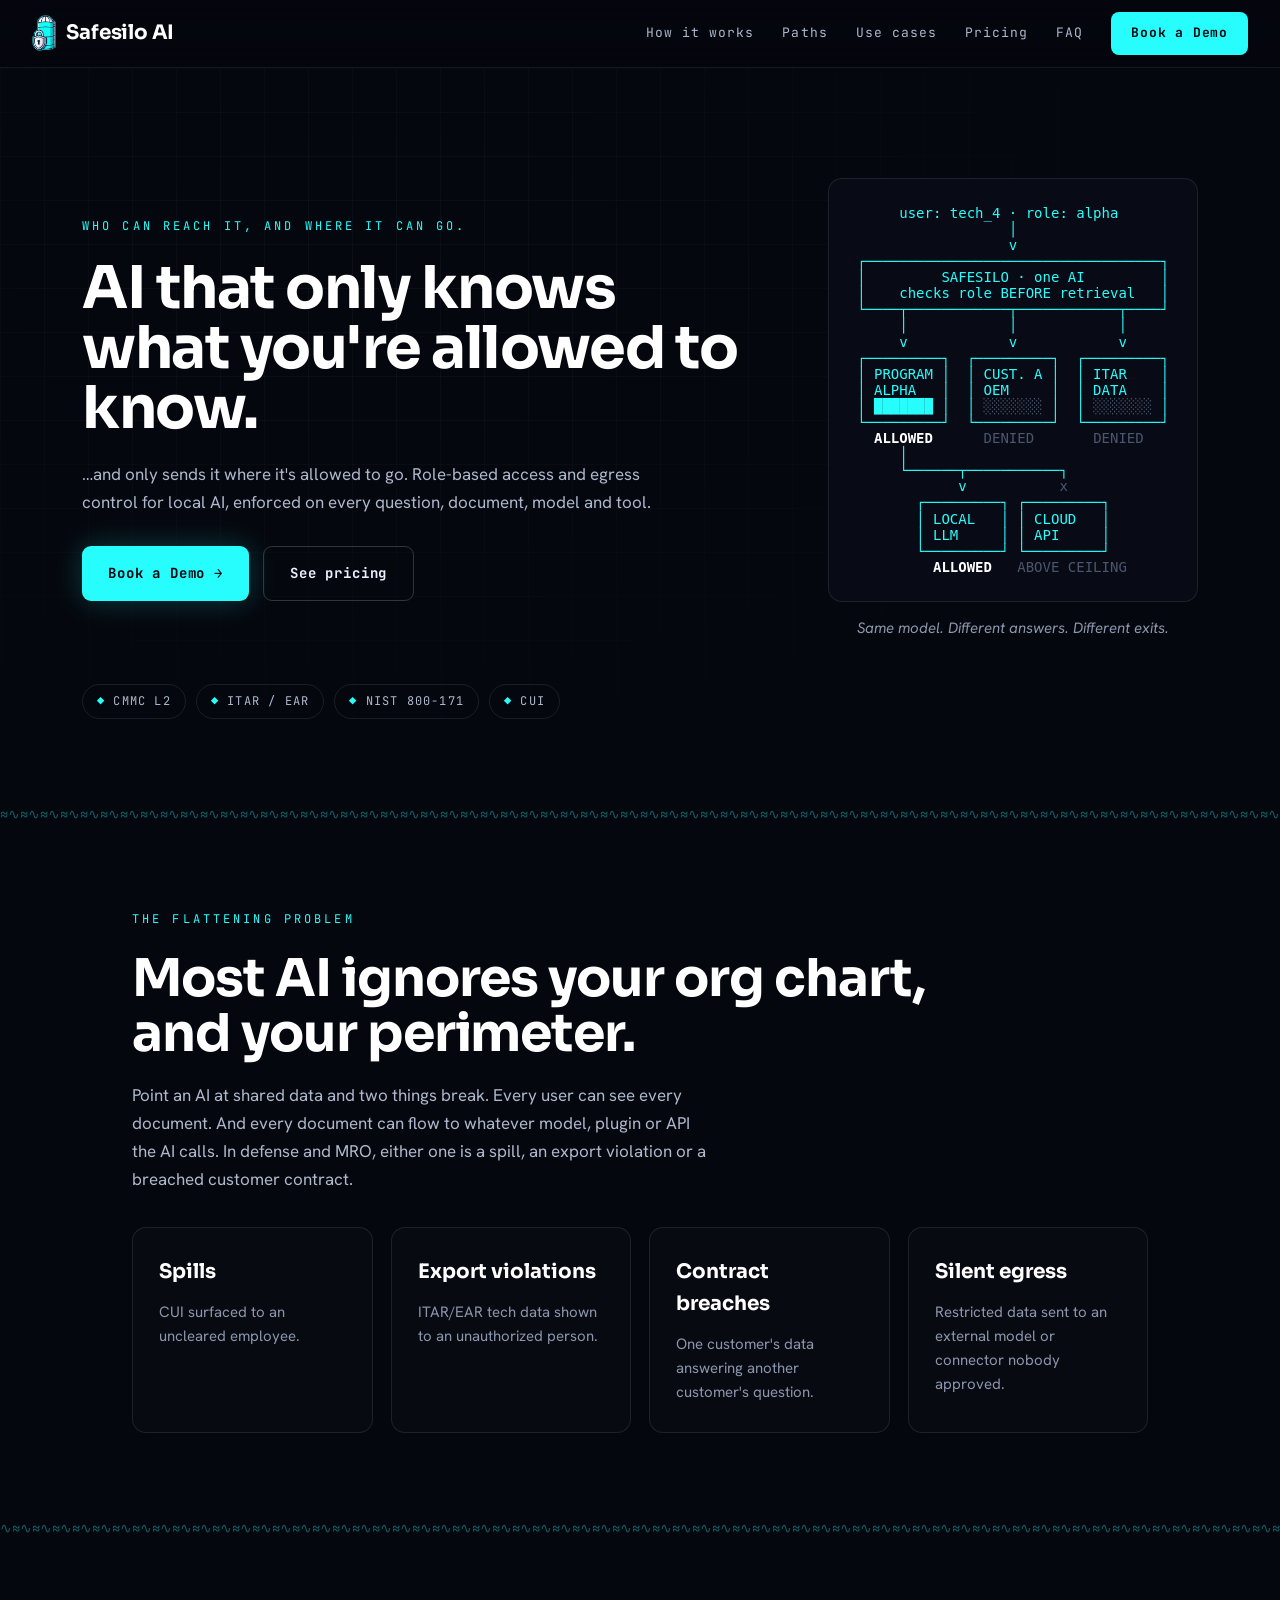
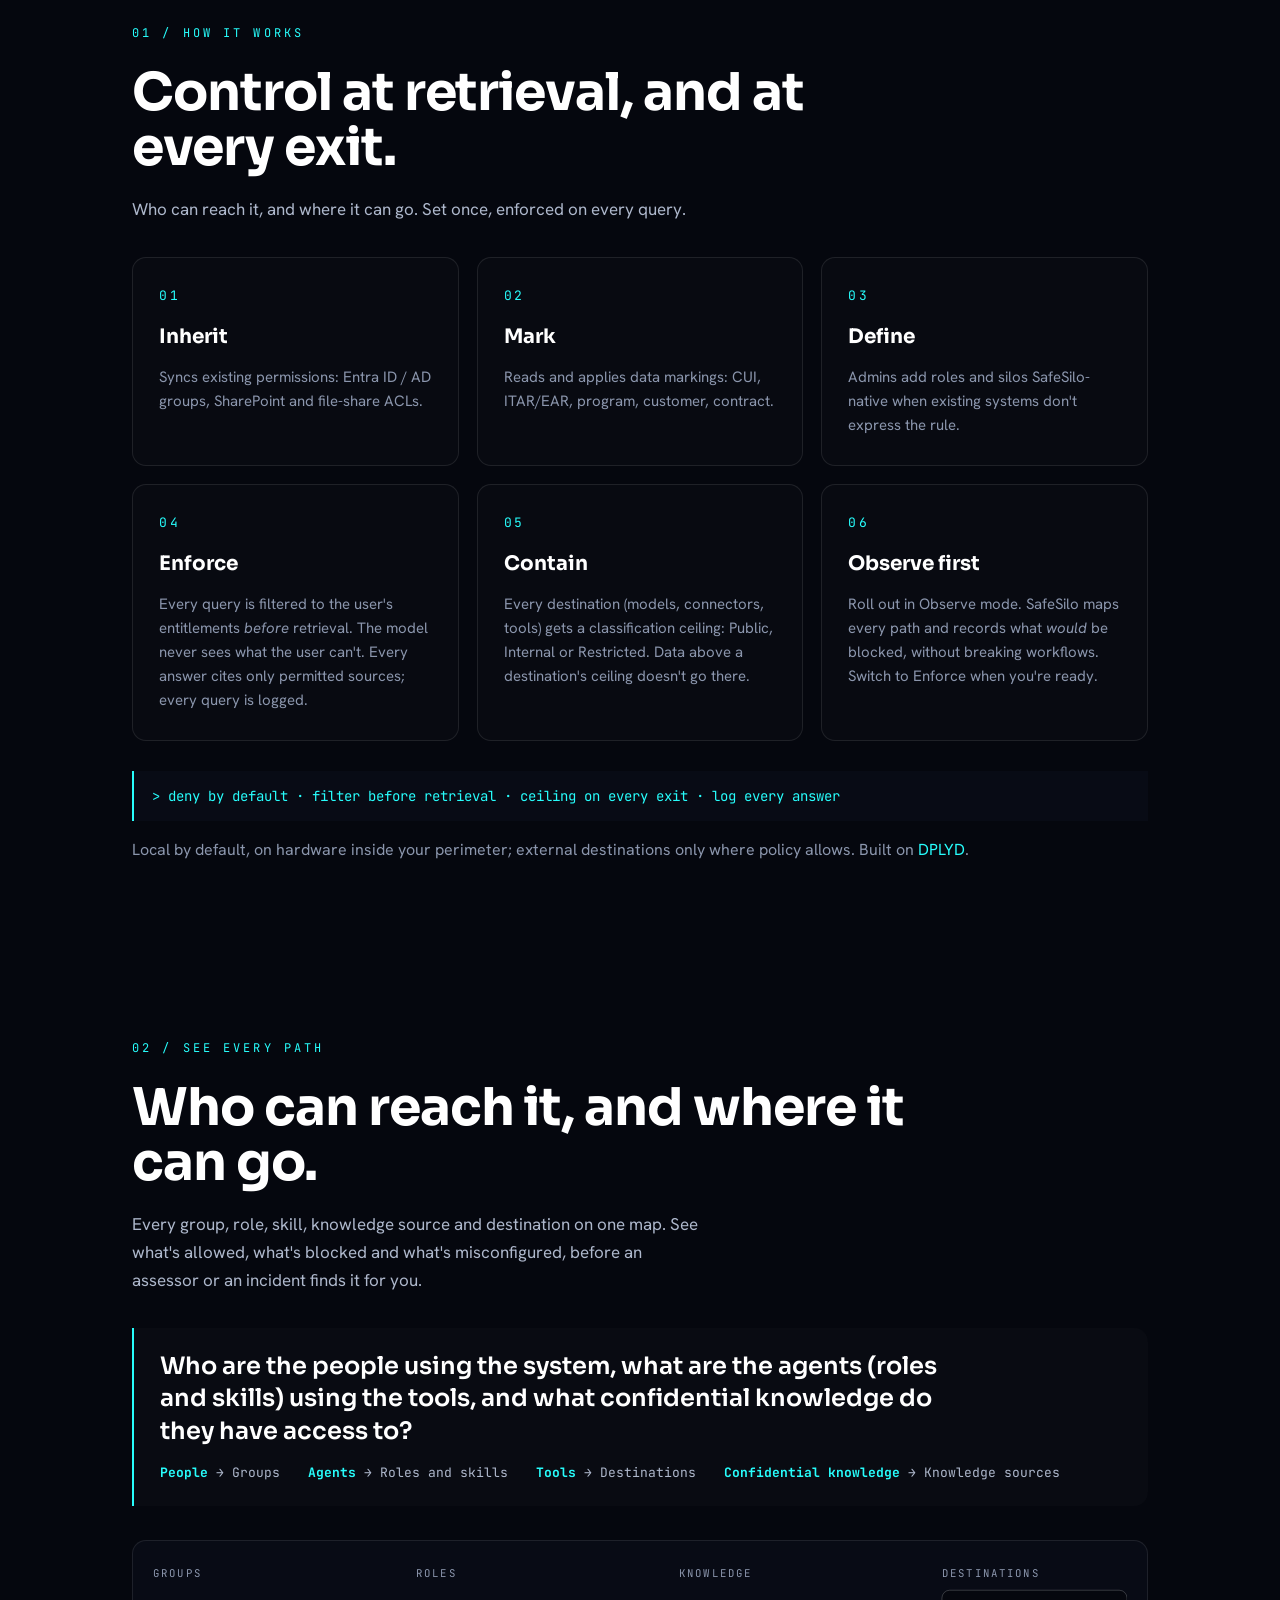
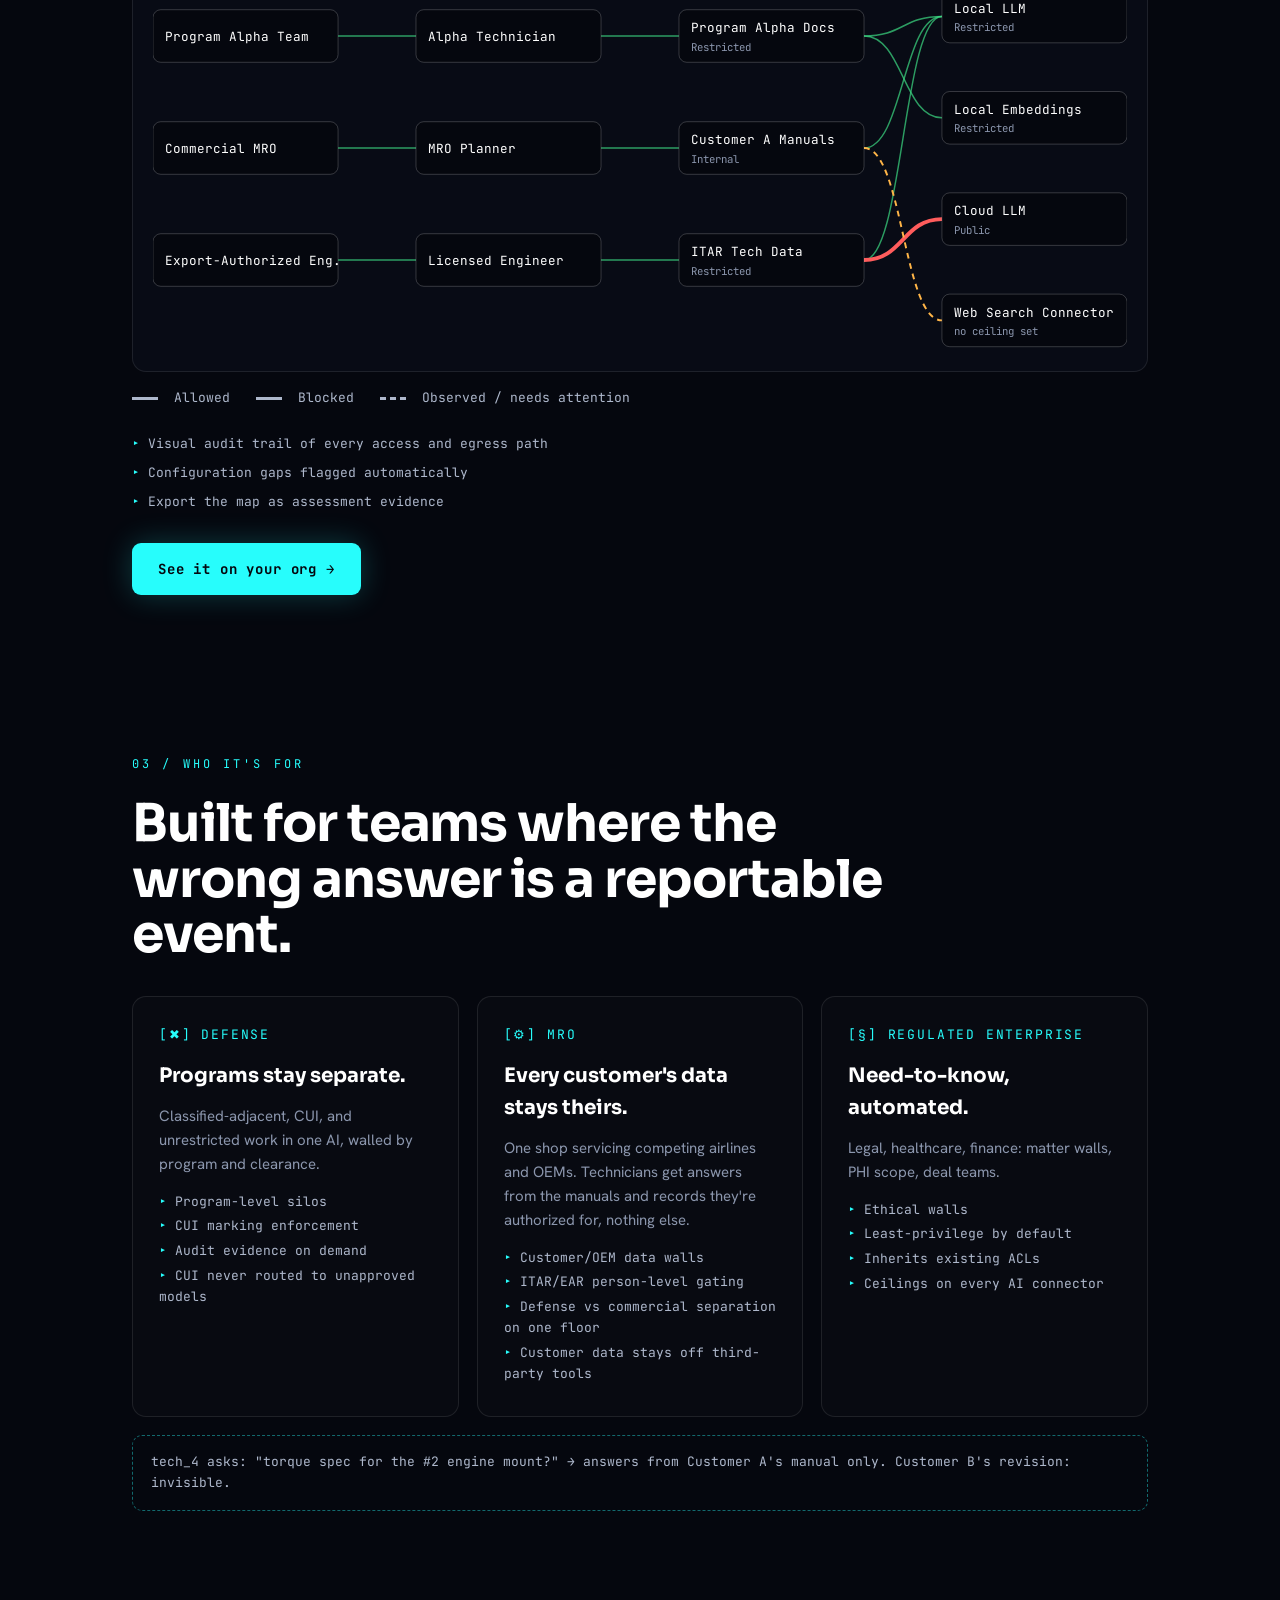
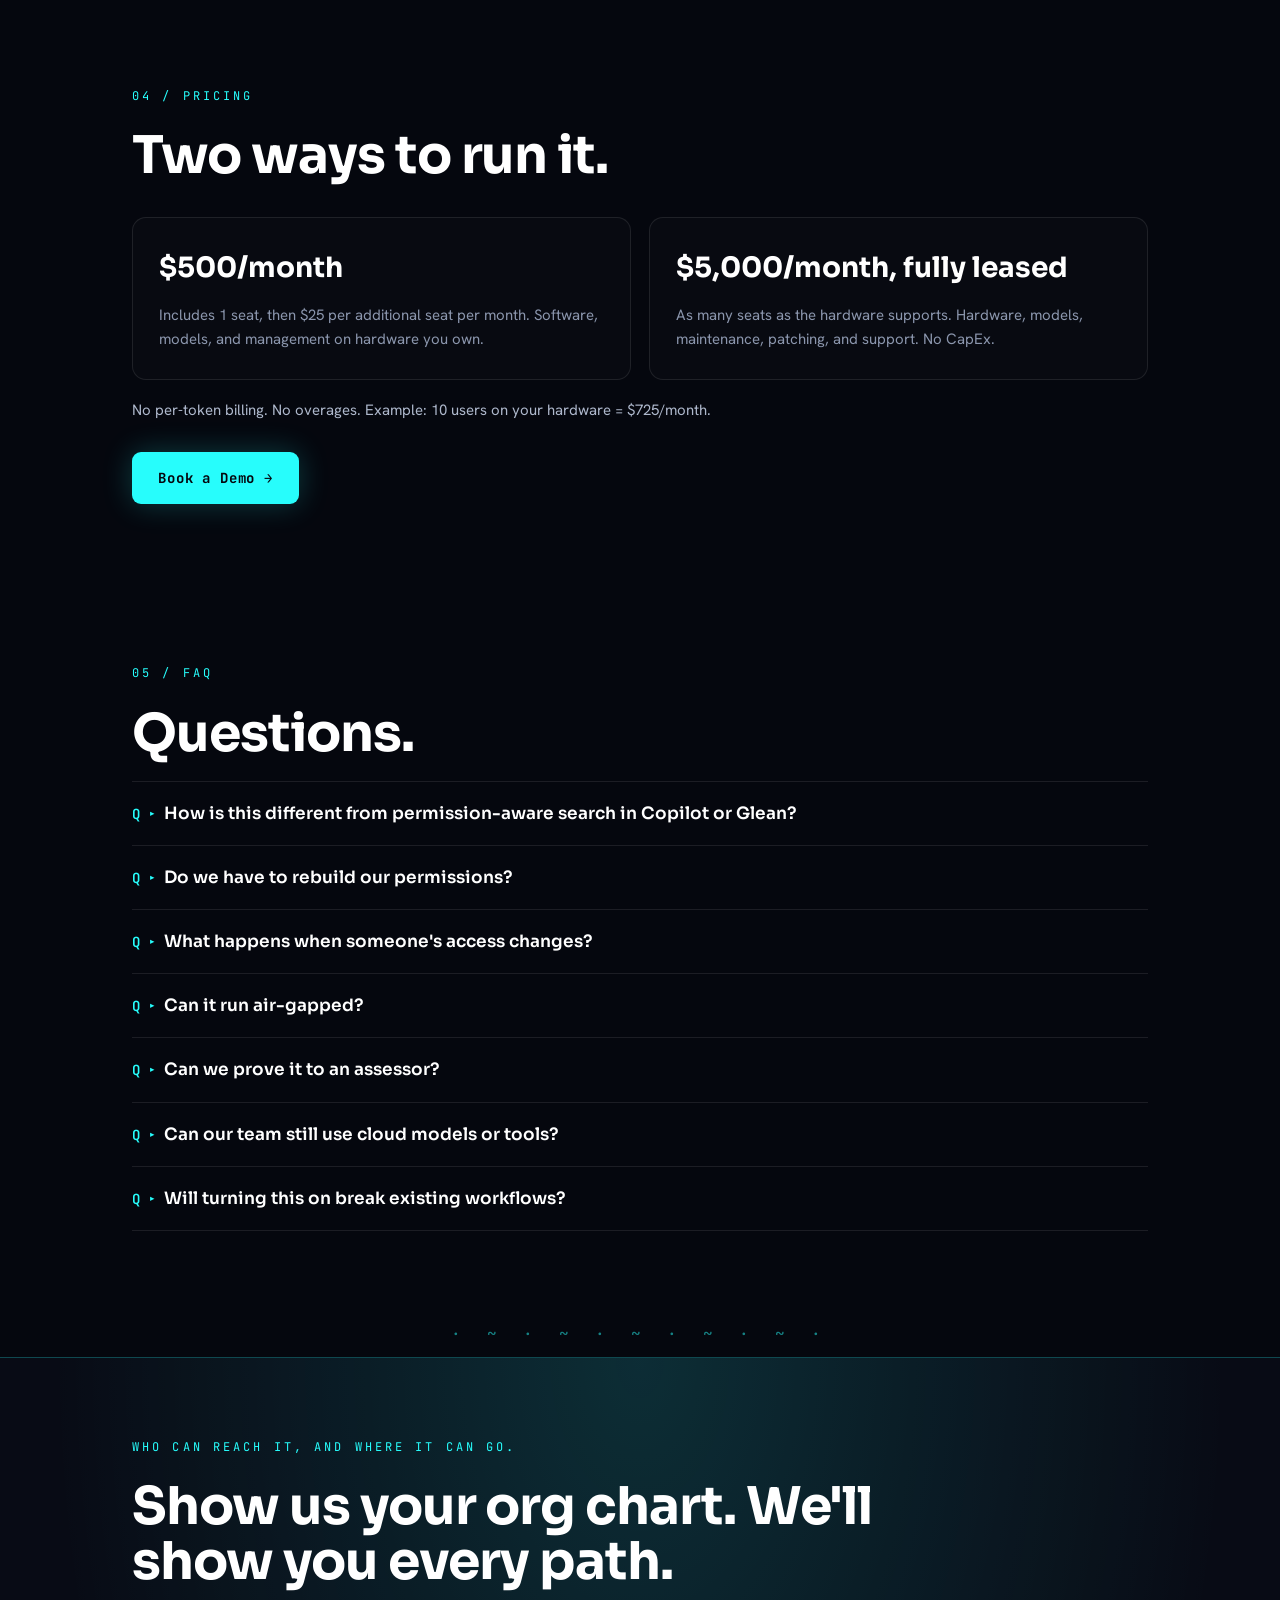
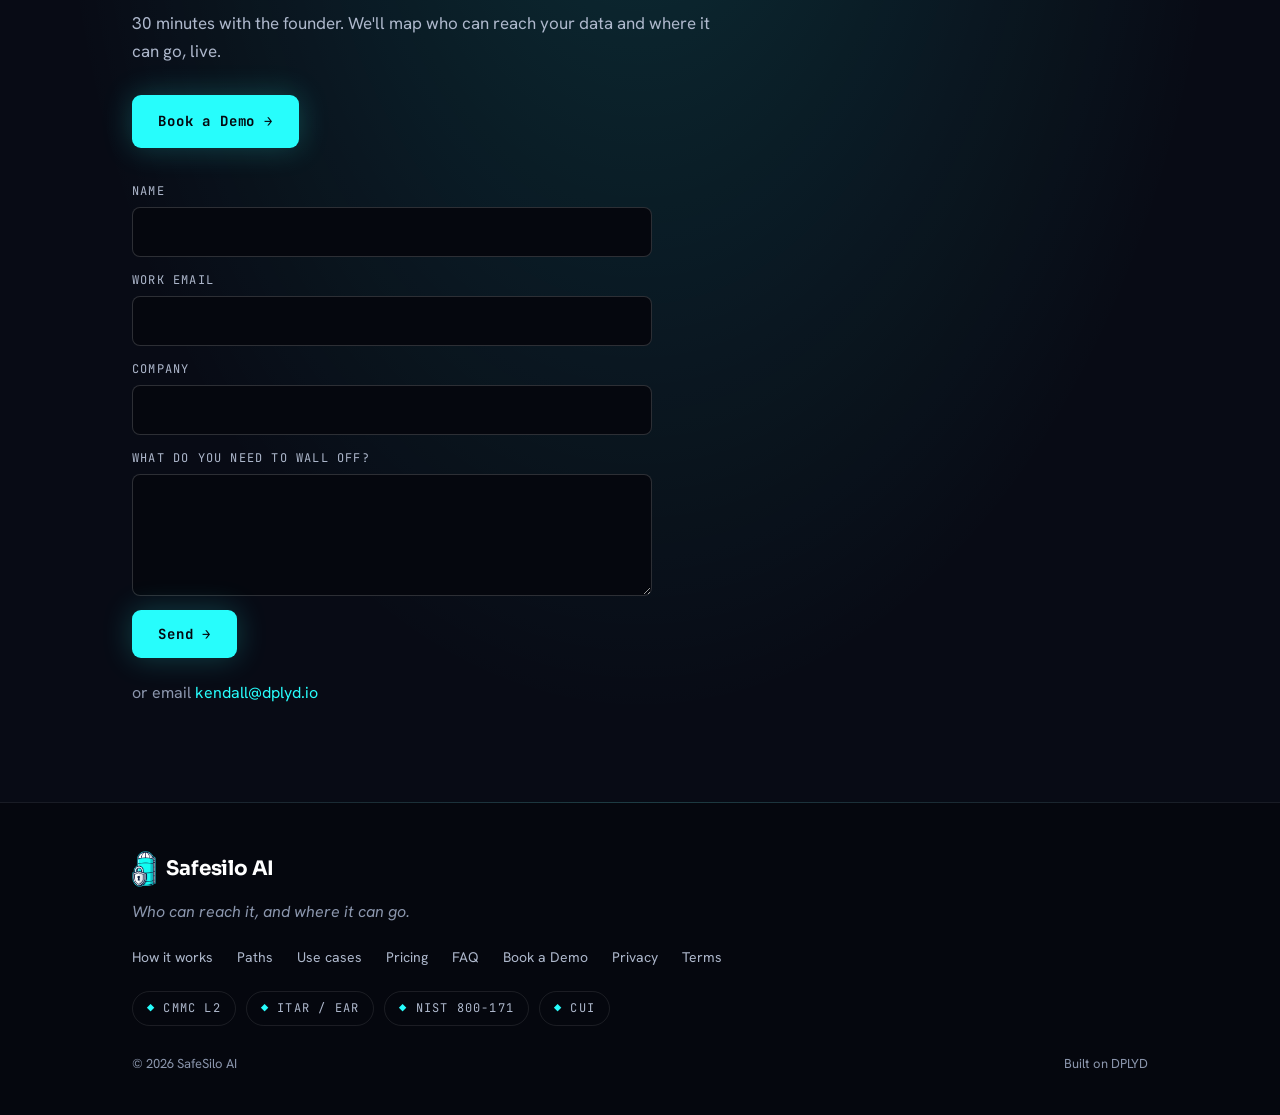
==== index.html @ be553d96 "SafeSilo AI marketing site Co-Authored-By: Claude Sonnet 5.5 <noreply@anthropic.com>" ====
<!doctype html>
<html lang="en">
<head>
<meta charset="utf-8">
<meta name="viewport" content="width=device-width, initial-scale=1">
<title>SafeSilo AI — Control Who Sees Data and Where It Goes</title>
<meta name="description" content="Local AI that enforces who can access knowledge and which models and tools it can reach. Built for defense, MRO, and regulated teams. Starts at $500/month.">
<link rel="canonical" href="https://safesilo.ai/">
<meta property="og:type" content="website">
<meta property="og:title" content="SafeSilo AI — Control Who Sees Data and Where It Goes">
<meta property="og:description" content="Local AI that enforces who can access knowledge and which models and tools it can reach. Built for defense, MRO, and regulated teams. Starts at $500/month.">
<meta property="og:url" content="https://safesilo.ai/">
<meta property="og:image" content="https://safesilo.ai/assets/og-card.png">
<meta name="twitter:card" content="summary_large_image">
<link rel="icon" type="image/png" sizes="32x32" href="assets/favicon-32.png">
<link rel="apple-touch-icon" href="assets/favicon-180.png">
<link rel="preconnect" href="https://fonts.googleapis.com">
<link rel="preconnect" href="https://fonts.gstatic.com" crossorigin>
<link href="https://fonts.googleapis.com/css2?family=Sora:wght@400;500;600;700&family=Hanken+Grotesk:wght@400;500&family=JetBrains+Mono:wght@400;500;700&display=swap" rel="stylesheet">
<link rel="stylesheet" href="style.css">
</head>
<body id="top">

<header>
  <div class="bar">
    <a class="brand" href="#top" aria-label="Safesilo AI home"><img src="assets/logo-256.png" alt="" width="20" height="36"><span>Safesilo AI</span></a>
    <input type="checkbox" id="menu" aria-label="Toggle menu">
    <label for="menu" class="burger" aria-hidden="true">≡</label>
    <nav>
      <a href="#how">How it works</a>
      <a href="#paths">Paths</a>
      <a href="#use-cases">Use cases</a>
      <a href="#pricing">Pricing</a>
      <a href="#faq">FAQ</a>
      <a href="#book" class="btn btn-primary btn-sm">Book a Demo</a>
    </nav>
  </div>
</header>

<main>

<!-- HERO -->
<section class="hero">
  <div class="wrap">
    <div class="hero-grid">
    <div class="hero-copy">
    <p class="eyebrow">Who can reach it, and where it can go.</p>
    <h1>AI that only knows what you're allowed to know.</h1>
    <p class="lead">…and only sends it where it's allowed to go. Role-based access and egress control for local AI, enforced on every question, document, model and tool.</p>
    <div class="cta-row">
      <a href="#book" class="btn btn-primary">Book a Demo <span>→</span></a>
      <a href="#pricing" class="btn btn-ghost">See pricing</a>
    </div>
    </div>
    <div class="hero-art">
    <p class="sr">Diagram: user tech_4 with role alpha asks the one SafeSilo AI a question. SafeSilo checks the role before retrieval. Only the Program Alpha silo is allowed. Customer A OEM and ITAR data are denied. Program Alpha data can go to the local LLM, but not to the cloud API, which is above its ceiling.</p>
    <pre class="ascii" aria-hidden="true">     user: tech_4 · role: alpha
                  │
                  v
┌───────────────────────────────────┐
│         SAFESILO · one AI         │
│    checks role BEFORE retrieval   │
└────┬────────────┬────────────┬────┘
     │            │            │
     v            v            v
┌─────────┐  ┌─────────┐  ┌─────────┐
│ PROGRAM │  │ CUST. A │  │ ITAR    │
│ ALPHA   │  │ OEM     │  │ DATA    │
│ ███████ │  │ <span class="dim">░░░░░░░</span> │  │ <span class="dim">░░░░░░░</span> │
└─────────┘  └─────────┘  └─────────┘
  <b>ALLOWED</b>      <span class="dim">DENIED</span>       <span class="dim">DENIED</span>
     │
     └──────┬───────────┐
            v           <span class="dim">x</span>
       ┌─────────┐ ┌─────────┐
       │ LOCAL   │ │ CLOUD   │
       │ LLM     │ │ API     │
       └─────────┘ └─────────┘
         <b>ALLOWED</b>   <span class="dim">ABOVE CEILING</span></pre>
    <p class="caption">Same model. Different answers. Different exits.</p>
    </div>
    </div>
    <ul class="chips">
      <li>CMMC L2</li><li>ITAR / EAR</li><li>NIST 800-171</li><li>CUI</li>
    </ul>
  </div>
</section>

<div class="wave" aria-hidden="true">≈∿≈∿≈∿≈∿≈∿≈∿≈∿≈∿≈∿≈∿≈∿≈∿≈∿≈∿≈∿≈∿≈∿≈∿≈∿≈∿≈∿≈∿≈∿≈∿≈∿≈∿≈∿≈∿≈∿≈∿≈∿≈∿≈∿≈∿≈∿≈∿≈∿≈∿≈∿≈∿≈∿≈∿≈∿≈∿≈∿≈∿≈∿≈∿≈∿≈∿≈∿≈∿≈∿≈∿≈∿≈∿≈∿≈∿≈∿≈∿≈∿≈∿≈∿≈∿≈∿≈∿≈∿≈∿≈∿≈∿≈∿≈∿≈∿≈∿≈∿≈∿≈∿≈∿≈∿≈∿≈∿≈∿≈∿≈∿≈∿≈∿≈∿≈∿≈∿≈∿≈∿≈∿≈∿≈∿≈∿≈∿≈∿</div>

<!-- PROBLEM -->
<section id="problem">
  <div class="wrap">
    <p class="eyebrow">The Flattening Problem</p>
    <h2>Most AI ignores your org chart, and your perimeter.</h2>
    <p class="lead">Point an AI at shared data and two things break. Every user can see every document. And every document can flow to whatever model, plugin or API the AI calls. In defense and MRO, either one is a spill, an export violation or a breached customer contract.</p>
    <div class="grid four">
      <div class="card"><h3>Spills</h3><p>CUI surfaced to an uncleared employee.</p></div>
      <div class="card"><h3>Export violations</h3><p>ITAR/EAR tech data shown to an unauthorized person.</p></div>
      <div class="card"><h3>Contract breaches</h3><p>One customer's data answering another customer's question.</p></div>
      <div class="card"><h3>Silent egress</h3><p>Restricted data sent to an external model or connector nobody approved.</p></div>
    </div>
  </div>
</section>

<div class="wave" aria-hidden="true">∿≈∿≈∿≈∿≈∿≈∿≈∿≈∿≈∿≈∿≈∿≈∿≈∿≈∿≈∿≈∿≈∿≈∿≈∿≈∿≈∿≈∿≈∿≈∿≈∿≈∿≈∿≈∿≈∿≈∿≈∿≈∿≈∿≈∿≈∿≈∿≈∿≈∿≈∿≈∿≈∿≈∿≈∿≈∿≈∿≈∿≈∿≈∿≈∿≈∿≈∿≈∿≈∿≈∿≈∿≈∿≈∿≈∿≈∿≈∿≈∿≈∿≈∿≈∿≈∿≈∿≈∿≈∿≈∿≈∿≈∿≈∿≈∿≈∿≈∿≈∿≈∿≈∿≈∿≈∿≈∿≈∿≈∿≈∿≈∿≈∿≈∿≈∿≈∿≈∿≈</div>

<!-- HOW -->
<section id="how">
  <div class="wrap">
    <p class="eyebrow">01 / How it works</p>
    <h2>Control at retrieval, and at every exit.</h2>
    <p class="lead">Who can reach it, and where it can go. Set once, enforced on every query.</p>
    <div class="grid">
      <div class="card"><span class="num">01</span><h3>Inherit</h3><p>Syncs existing permissions: Entra ID / AD groups, SharePoint and file-share ACLs.</p></div>
      <div class="card"><span class="num">02</span><h3>Mark</h3><p>Reads and applies data markings: CUI, ITAR/EAR, program, customer, contract.</p></div>
      <div class="card"><span class="num">03</span><h3>Define</h3><p>Admins add roles and silos SafeSilo-native when existing systems don't express the rule.</p></div>
      <div class="card"><span class="num">04</span><h3>Enforce</h3><p>Every query is filtered to the user's entitlements <em>before</em> retrieval. The model never sees what the user can't. Every answer cites only permitted sources; every query is logged.</p></div>
      <div class="card"><span class="num">05</span><h3>Contain</h3><p>Every destination (models, connectors, tools) gets a classification ceiling: Public, Internal or Restricted. Data above a destination's ceiling doesn't go there.</p></div>
      <div class="card"><span class="num">06</span><h3>Observe first</h3><p>Roll out in Observe mode. SafeSilo maps every path and records what <em>would</em> be blocked, without breaking workflows. Switch to Enforce when you're ready.</p></div>
    </div>
    <p class="callout">&gt; deny by default · filter before retrieval · ceiling on every exit · log every answer</p>
    <p class="muted">Local by default, on hardware inside your perimeter; external destinations only where policy allows. Built on <a href="https://dplyd.io" class="hi">DPLYD</a>.</p>
  </div>
</section>

<!-- PATHS -->
<section id="paths">
  <div class="wrap">
    <p class="eyebrow">02 / See every path</p>
    <h2>Who can reach it, and where it can go.</h2>
    <p class="lead">Every group, role, skill, knowledge source and destination on one map. See what's allowed, what's blocked and what's misconfigured, before an assessor or an incident finds it for you.</p>
    <blockquote class="ask">
      <p>Who are the people using the system, what are the agents (roles and skills) using the tools, and what confidential knowledge do they have access to?</p>
      <ul>
        <li><b>People</b> → Groups</li>
        <li><b>Agents</b> → Roles and skills</li>
        <li><b>Tools</b> → Destinations</li>
        <li><b>Confidential knowledge</b> → Knowledge sources</li>
      </ul>
    </blockquote>
    <div class="graph"><svg viewBox="0 0 1000 400" role="img" aria-labelledby="gt" xmlns="http://www.w3.org/2000/svg" class="graph-svg"><title id="gt">Access graph showing roles connected to knowledge sources and AI destinations, with allowed, blocked and flagged paths.</title><path d="M190 77.0 C230.0 77.0 230.0 77.0 270 77.0" class="e-g"/><path d="M190 192.0 C230.0 192.0 230.0 192.0 270 192.0" class="e-g"/><path d="M190 307.0 C230.0 307.0 230.0 307.0 270 307.0" class="e-g"/><path d="M460 77.0 C500.0 77.0 500.0 77.0 540 77.0" class="e-g"/><path d="M460 192.0 C500.0 192.0 500.0 192.0 540 192.0" class="e-g"/><path d="M460 307.0 C500.0 307.0 500.0 307.0 540 307.0" class="e-g"/><path d="M730 77.0 C770.0 77.0 770.0 57.0 810 57.0" class="e-g"/><path d="M730 77.0 C770.0 77.0 770.0 161.0 810 161.0" class="e-g"/><path d="M730 192.0 C770.0 192.0 770.0 57.0 810 57.0" class="e-g"/><path d="M730 307.0 C770.0 307.0 770.0 57.0 810 57.0" class="e-g"/><path d="M730 307.0 C770.0 307.0 770.0 265.0 810 265.0" class="e-r"/><path d="M730 192.0 C770.0 192.0 770.0 369.0 810 369.0" class="e-a"/><text x="0" y="16" class="gh">GROUPS</text><rect x="0" y="50" width="190" height="54" rx="8" class="n"/><text x="12" y="82" class="nt">Program Alpha Team</text><rect x="0" y="165" width="190" height="54" rx="8" class="n"/><text x="12" y="197" class="nt">Commercial MRO</text><rect x="0" y="280" width="190" height="54" rx="8" class="n"/><text x="12" y="312" class="nt">Export-Authorized Eng.</text><text x="270" y="16" class="gh">ROLES</text><rect x="270" y="50" width="190" height="54" rx="8" class="n"/><text x="282" y="82" class="nt">Alpha Technician</text><rect x="270" y="165" width="190" height="54" rx="8" class="n"/><text x="282" y="197" class="nt">MRO Planner</text><rect x="270" y="280" width="190" height="54" rx="8" class="n"/><text x="282" y="312" class="nt">Licensed Engineer</text><text x="540" y="16" class="gh">KNOWLEDGE</text><rect x="540" y="50" width="190" height="54" rx="8" class="n"/><text x="552" y="73" class="nt">Program Alpha Docs</text><text x="552" y="92" class="ns">Restricted</text><rect x="540" y="165" width="190" height="54" rx="8" class="n"/><text x="552" y="188" class="nt">Customer A Manuals</text><text x="552" y="207" class="ns">Internal</text><rect x="540" y="280" width="190" height="54" rx="8" class="n"/><text x="552" y="303" class="nt">ITAR Tech Data</text><text x="552" y="322" class="ns">Restricted</text><text x="810" y="16" class="gh">DESTINATIONS</text><rect x="810" y="30" width="190" height="54" rx="8" class="n"/><text x="822" y="53" class="nt">Local LLM</text><text x="822" y="72" class="ns">Restricted</text><rect x="810" y="134" width="190" height="54" rx="8" class="n"/><text x="822" y="157" class="nt">Local Embeddings</text><text x="822" y="176" class="ns">Restricted</text><rect x="810" y="238" width="190" height="54" rx="8" class="n"/><text x="822" y="261" class="nt">Cloud LLM</text><text x="822" y="280" class="ns">Public</text><rect x="810" y="342" width="190" height="54" rx="8" class="n"/><text x="822" y="365" class="nt">Web Search Connector</text><text x="822" y="384" class="ns">no ceiling set</text></svg></div>
    <ul class="legend">
      <li><i class="k-g"></i> Allowed</li>
      <li><i class="k-r"></i> Blocked</li>
      <li><i class="k-a"></i> Observed / needs attention</li>
    </ul>
    <ul class="proof">
      <li>Visual audit trail of every access and egress path</li>
      <li>Configuration gaps flagged automatically</li>
      <li>Export the map as assessment evidence</li>
    </ul>
    <a href="#book" class="btn btn-primary">See it on your org <span>→</span></a>
  </div>
</section>

<!-- USE CASES -->
<section id="use-cases">
  <div class="wrap">
    <p class="eyebrow">03 / Who it's for</p>
    <h2>Built for teams where the wrong answer is a reportable event.</h2>
    <div class="grid">
      <div class="card">
        <span class="icon">[✖] DEFENSE</span>
        <h3>Programs stay separate.</h3>
        <p>Classified-adjacent, CUI, and unrestricted work in one AI, walled by program and clearance.</p>
        <ul><li>Program-level silos</li><li>CUI marking enforcement</li><li>Audit evidence on demand</li><li>CUI never routed to unapproved models</li></ul>
      </div>
      <div class="card">
        <span class="icon">[⚙] MRO</span>
        <h3>Every customer's data stays theirs.</h3>
        <p>One shop servicing competing airlines and OEMs. Technicians get answers from the manuals and records they're authorized for, nothing else.</p>
        <ul><li>Customer/OEM data walls</li><li>ITAR/EAR person-level gating</li><li>Defense vs commercial separation on one floor</li><li>Customer data stays off third-party tools</li></ul>
      </div>
      <div class="card">
        <span class="icon">[§] REGULATED ENTERPRISE</span>
        <h3>Need-to-know, automated.</h3>
        <p>Legal, healthcare, finance: matter walls, PHI scope, deal teams.</p>
        <ul><li>Ethical walls</li><li>Least-privilege by default</li><li>Inherits existing ACLs</li><li>Ceilings on every AI connector</li></ul>
      </div>
    </div>
    <p class="strip">tech_4 asks: "torque spec for the #2 engine mount?" → answers from Customer A's manual only. Customer B's revision: invisible.</p>
  </div>
</section>

<!-- PRICING -->
<section id="pricing">
  <div class="wrap">
    <p class="eyebrow">04 / Pricing</p>
    <h2>Two ways to run it.</h2>
    <div class="grid">
      <div class="card price">
        <h3>$500/month</h3>
        <p>Includes 1 seat, then $25 per additional seat per month. Software, models, and management on hardware you own.</p>
      </div>
      <div class="card price">
        <h3>$5,000/month, fully leased</h3>
        <p>As many seats as the hardware supports. Hardware, models, maintenance, patching, and support. No CapEx.</p>
      </div>
    </div>
    <p class="note">No per-token billing. No overages. Example: 10 users on your hardware = $725/month.</p>
    <a href="https://cal.com/kdplyd/30min" target="_blank" rel="noopener" class="btn btn-primary">Book a Demo <span>→</span></a>
  </div>
</section>

<!-- FAQ -->
<section id="faq">
  <div class="wrap">
    <p class="eyebrow">05 / FAQ</p>
    <h2>Questions.</h2>
    <details><summary>How is this different from permission-aware search in Copilot or Glean?</summary><p>Those run in someone else's cloud and trust a sync of your permissions. SafeSilo runs on your hardware and enforces before the model sees content.</p></details>
    <details><summary>Do we have to rebuild our permissions?</summary><p>No. It inherits existing groups and ACLs. You only add roles where your current systems fall short.</p></details>
    <details><summary>What happens when someone's access changes?</summary><p>Entitlements resync on a schedule you set (default: near-real-time for directory changes). Revoked access is revoked in the next query.</p></details>
    <details><summary>Can it run air-gapped?</summary><p>Yes. Fully disconnected deployments with offline updates. Where external models or tools are allowed, SafeSilo controls exactly which data can reach them.</p></details>
    <details><summary>Can we prove it to an assessor?</summary><p>Every query logs user, role, sources retrieved, and sources withheld. Export for audit.</p></details>
    <details><summary>Can our team still use cloud models or tools?</summary><p>Yes, where policy allows. Each destination has a classification ceiling; data above it stays home.</p></details>
    <details><summary>Will turning this on break existing workflows?</summary><p>No. Start in Observe mode: everything runs and every would-be block is recorded. Enforce when the map looks right.</p></details>
  </div>
</section>

<div class="divider" aria-hidden="true">· ~ · ~ · ~ · ~ · ~ ·</div>

<!-- BOOK -->
<section id="book">
  <div class="wrap">
    <p class="eyebrow">Who can reach it, and where it can go.</p>
    <h2>Show us your org chart. We'll show you every path.</h2>
    <p class="lead">30 minutes with the founder. We'll map who can reach your data and where it can go, live.</p>
    <div class="cta-row" style="margin-bottom:0">
      <a href="https://cal.com/kdplyd/30min" target="_blank" rel="noopener" class="btn btn-primary">Book a Demo <span>→</span></a>
    </div>
    <form action="mailto:kendall@dplyd.io" method="post" enctype="text/plain">
      <label>NAME<input type="text" name="name" required autocomplete="name"></label>
      <label>WORK EMAIL<input type="email" name="email" required autocomplete="email"></label>
      <label>COMPANY<input type="text" name="company" autocomplete="organization"></label>
      <label>WHAT DO YOU NEED TO WALL OFF?<textarea name="need" rows="4"></textarea></label>
      <input class="hp" type="text" name="website" tabindex="-1" autocomplete="off" aria-hidden="true">
      <button type="submit" class="btn btn-primary">Send →</button>
    </form>
    <p class="muted" style="margin-top:22px">or email <a href="mailto:kendall@dplyd.io" class="hi">kendall@dplyd.io</a></p>
  </div>
</section>

</main>

<footer>
  <div class="wrap">
    <a class="brand" href="#top"><img src="assets/logo-256.png" alt="" width="20" height="36"><span>Safesilo AI</span></a>
    <p class="muted" style="margin-top:12px"><em>Who can reach it, and where it can go.</em></p>
    <div class="foot-links">
      <a href="#how">How it works</a><a href="#paths">Paths</a><a href="#use-cases">Use cases</a><a href="#pricing">Pricing</a><a href="#faq">FAQ</a><a href="#book">Book a Demo</a><a href="privacy.html">Privacy</a><a href="terms.html">Terms</a>
    </div>
    <ul class="chips"><li>CMMC L2</li><li>ITAR / EAR</li><li>NIST 800-171</li><li>CUI</li></ul>
    <div class="foot-bottom">
      <span>© 2026 SafeSilo AI</span>
      <a href="https://dplyd.io">Built on DPLYD</a>
    </div>
  </div>
</footer>

</body>
</html>
---- style.css ----
:root {
  --bg: #05070E;
  --bg2: #080B15;
  --text: #EAF0FF;
  --muted: #8B96AD;
  --soft: #AEB8CC;
  --cyan: #27FDFC;
  --line: rgba(255,255,255,0.09);
  --line-soft: rgba(255,255,255,0.07);
  --card: rgba(255,255,255,0.015);
  --sora: 'Sora', sans-serif;
  --body: 'Hanken Grotesk', system-ui, sans-serif;
  --mono: 'JetBrains Mono', ui-monospace, monospace;
}
* { box-sizing: border-box; }
html { scroll-behavior: smooth; }
body { margin: 0; background: var(--bg); color: var(--text); font-family: var(--body); -webkit-font-smoothing: antialiased; overflow-x: hidden; line-height: 1.6; }
::selection { background: var(--cyan); color: var(--bg); }
a { text-decoration: none; color: inherit; }
:focus-visible { outline: 2px solid var(--cyan); outline-offset: 3px; border-radius: 4px; }
.sr { position: absolute; width: 1px; height: 1px; overflow: hidden; clip: rect(0 0 0 0); white-space: nowrap; }

.wrap { max-width: 1080px; margin: 0 auto; padding: clamp(48px,7vw,80px) 32px; }
section[id] { scroll-margin-top: 90px; }
.eyebrow { font-family: var(--mono); font-size: 12px; letter-spacing: .26em; text-transform: uppercase; color: var(--cyan); margin: 0 0 22px; }
h1, h2, h3 { font-family: var(--sora); color: #fff; margin: 0; }
h1 { font-weight: 700; font-size: clamp(38px,6.2vw,68px); line-height: 1.02; letter-spacing: -.025em; margin-bottom: 22px; max-width: 16ch; }
h2 { font-weight: 700; font-size: clamp(30px,5vw,52px); line-height: 1.06; letter-spacing: -.02em; margin-bottom: 20px; max-width: 20ch; }
h3 { font-weight: 700; font-size: clamp(20px,3vw,26px); margin-bottom: 12px; }
.hi { color: var(--cyan); }
p { margin: 0 0 16px; }
.lead { font-size: 17px; line-height: 1.65; color: var(--soft); max-width: 58ch; }
.muted { color: var(--muted); }
.mono { font-family: var(--mono); }

/* buttons */
.btn { display: inline-flex; align-items: center; gap: 9px; font-family: var(--mono); font-weight: 700; letter-spacing: .06em; font-size: 14px; padding: 15px 26px; border-radius: 9px; transition: transform .15s ease, box-shadow .25s ease, border-color .2s ease, color .2s ease; }
.btn-primary { background: var(--cyan); color: var(--bg); box-shadow: 0 0 30px rgba(39,253,252,.22); }
.btn-primary:hover { transform: translateY(-2px); box-shadow: 0 10px 40px rgba(39,253,252,.4); }
.btn-ghost { border: 1px solid rgba(255,255,255,.18); color: var(--text); }
.btn-ghost:hover { border-color: var(--cyan); color: var(--cyan); }
.btn-sm { font-size: 13px; padding: 11px 20px; border-radius: 8px; box-shadow: none; }

/* header */
header { position: sticky; top: 0; z-index: 100; backdrop-filter: blur(16px); -webkit-backdrop-filter: blur(16px); background: rgba(5,7,14,.7); border-bottom: 1px solid var(--line-soft); }
.bar { max-width: 1280px; margin: 0 auto; padding: 12px 32px; display: flex; align-items: center; justify-content: space-between; gap: 24px; }
.brand { display: flex; align-items: center; gap: 10px; flex-shrink: 0; }
.brand img { height: 36px; width: auto; display: block; }
.brand span { font-family: var(--sora); font-weight: 700; font-size: 20px; letter-spacing: -.01em; color: #fff; }
nav { display: flex; align-items: center; gap: 28px; }
nav a:not(.btn) { font-family: var(--mono); font-size: 13px; letter-spacing: .08em; color: var(--soft); transition: color .2s; }
nav a:not(.btn):hover { color: var(--cyan); }
#menu, .burger { display: none; }

/* hero */
.hero { position: relative; }
.hero::before { content: ""; position: absolute; inset: 0; background-image: linear-gradient(var(--line-soft) 1px, transparent 1px), linear-gradient(90deg, var(--line-soft) 1px, transparent 1px); background-size: 44px 44px; mask-image: radial-gradient(ellipse at 30% 30%, #000, transparent 70%); -webkit-mask-image: radial-gradient(ellipse at 30% 30%, #000, transparent 70%); opacity: .5; pointer-events: none; }
.hero .wrap { position: relative; padding-top: clamp(56px,9vw,110px); }
.cta-row { display: flex; flex-wrap: wrap; gap: 14px; margin: 30px 0 44px; }
pre.ascii { font-family: ui-monospace, 'SF Mono', Menlo, Consolas, 'DejaVu Sans Mono', monospace; font-variant-ligatures: none; font-size: 14px; line-height: 1.15; color: var(--cyan); background: var(--bg2); border: 1px solid var(--line); border-radius: 14px; padding: 26px 28px; margin: 0 0 14px; overflow-x: auto; width: fit-content; max-width: 100%; }
pre.ascii .dim { color: #4b566e; }
pre.ascii b { color: #fff; }
.caption { font-style: italic; color: var(--muted); font-size: 15px; margin-bottom: 34px; }
.chips { display: flex; flex-wrap: wrap; gap: 10px; list-style: none; padding: 0; margin: 0; }
.chips li { font-family: var(--mono); font-size: 12px; letter-spacing: .1em; color: var(--soft); border: 1px solid var(--line); border-radius: 999px; padding: 7px 14px; }
.chips li::before { content: "◆ "; color: var(--cyan); }

.wave { font-family: var(--mono); color: rgba(39,253,252,.35); white-space: nowrap; overflow: hidden; text-align: center; font-size: 14px; user-select: none; padding: 4px 0; }

/* grids and cards */
.grid { display: grid; grid-template-columns: repeat(auto-fit, minmax(min(100%,280px), 1fr)); gap: 18px; margin-top: 34px; }
.card { border: 1px solid var(--line); border-radius: 14px; padding: 28px 26px; background: var(--card); transition: border-color .25s ease, transform .25s ease; }
.card:hover { border-color: rgba(39,253,252,.4); transform: translateY(-4px); }
.card p { font-size: 15px; color: var(--muted); margin: 0; }
.card h3 { font-size: 20px; }
.num { font-family: var(--mono); font-size: 13px; letter-spacing: .2em; color: var(--cyan); margin-bottom: 14px; display: block; }
.callout { font-family: var(--mono); font-size: 14px; color: var(--cyan); border-left: 2px solid var(--cyan); background: var(--bg2); padding: 14px 18px; margin: 30px 0 16px; overflow-x: auto; }
.icon { font-family: var(--mono); color: var(--cyan); font-size: 13px; letter-spacing: .14em; display: block; margin-bottom: 14px; }
.card ul { list-style: none; padding: 0; margin: 16px 0 0; font-family: var(--mono); font-size: 13px; color: var(--soft); }
.card li::before { content: "▸ "; color: var(--cyan); }
.card li { margin-bottom: 4px; }
.strip { font-family: var(--mono); font-size: 13px; line-height: 1.6; color: var(--soft); border: 1px dashed rgba(39,253,252,.4); border-radius: 10px; padding: 16px 18px; margin-top: 18px; }

/* pricing */
.price { font-size: 15px; }
.price h3 { font-size: clamp(22px,3vw,28px); }
.price p { color: var(--muted); }
.note { font-size: 15px; color: var(--soft); margin: 18px 0 30px; }

/* faq */
details { border-top: 1px solid var(--line); padding: 18px 0; }
details:last-of-type { border-bottom: 1px solid var(--line); }
summary { cursor: pointer; list-style: none; font-family: var(--sora); font-weight: 600; font-size: 17px; color: #fff; }
summary::-webkit-details-marker { display: none; }
summary::before { content: "Q ▸ "; font-family: var(--mono); color: var(--cyan); font-size: 14px; }
details[open] summary::before { content: "Q ▾ "; }
details p { margin: 12px 0 0; color: var(--muted); font-size: 15.5px; max-width: 70ch; }

/* final cta */
.divider { font-family: var(--mono); color: rgba(39,253,252,.5); text-align: center; letter-spacing: .5em; padding: 10px 0; }
#book { background: radial-gradient(ellipse at 50% 0%, rgba(39,253,252,.14), transparent 65%), var(--bg2); border-top: 1px solid rgba(39,253,252,.25); border-bottom: 1px solid var(--line-soft); }
#book h2 { max-width: 22ch; }
form { display: grid; gap: 14px; max-width: 520px; margin-top: 34px; }
label { font-family: var(--mono); font-size: 12px; letter-spacing: .1em; color: var(--soft); display: grid; gap: 6px; }
input, textarea { font: inherit; font-family: var(--body); font-size: 15px; color: var(--text); background: var(--bg); border: 1px solid rgba(255,255,255,.16); border-radius: 8px; padding: 12px 14px; }
input:focus, textarea:focus { outline: 2px solid var(--cyan); border-color: transparent; }
button.btn { border: 0; cursor: pointer; justify-self: start; }
.hp { position: absolute; left: -9999px; }

/* footer */
footer .wrap { padding-top: 48px; padding-bottom: 40px; }
.foot-links { display: flex; flex-wrap: wrap; gap: 8px 24px; margin: 22px 0; }
.foot-links a { font-size: 14px; color: var(--soft); }
.foot-links a:hover { color: var(--cyan); }
.foot-bottom { display: flex; flex-wrap: wrap; justify-content: space-between; gap: 10px; margin-top: 28px; font-size: 13px; color: var(--muted); }
.foot-bottom a:hover { color: var(--cyan); }

/* legal pages */
.legal { max-width: 760px; }
.legal h1 { font-size: clamp(32px,5vw,48px); max-width: none; }
.legal h2 { font-size: 22px; margin: 32px 0 10px; max-width: none; }
.legal p, .legal li { color: var(--soft); font-size: 15.5px; }

@media (max-width: 860px) {
  .bar { padding: 12px 20px; }
  .wrap { padding-left: 20px; padding-right: 20px; }
  .burger { display: block; cursor: pointer; font-family: var(--mono); font-size: 22px; color: var(--text); padding: 4px 8px; }
  nav { display: none; position: absolute; top: 100%; left: 0; right: 0; flex-direction: column; align-items: stretch; gap: 0; padding: 12px 20px 20px; background: rgba(5,7,14,.97); border-bottom: 1px solid var(--line); }
  nav a:not(.btn) { padding: 12px 0; font-size: 14px; }
  nav .btn { justify-content: center; margin-top: 10px; }
  #menu:checked ~ nav { display: flex; }
  #menu:focus-visible ~ .burger { outline: 2px solid var(--cyan); }
}
@media (max-width: 600px) {
  pre.ascii { font-size: 12px; padding: 18px; }
  .brand span { font-size: 18px; }
}

.grid.four { grid-template-columns: repeat(auto-fit, minmax(min(100%,220px), 1fr)); }

/* access graph */
.graph { margin: 34px 0 16px; border: 1px solid var(--line); border-radius: 14px; background: var(--bg2); padding: 20px; overflow-x: auto; }
.graph-svg { display: block; min-width: 760px; width: 100%; height: auto; font-family: var(--mono); }
.graph-svg .gh { fill: var(--muted); font-size: 11px; letter-spacing: .2em; }
.graph-svg .n { fill: var(--bg); stroke: rgba(255,255,255,.2); }
.graph-svg .nt { fill: #fff; font-size: 13px; }
.graph-svg .ns { fill: var(--muted); font-size: 11px; }
.graph-svg path { fill: none; }
.e-g { stroke: #3DDC84; stroke-width: 1.5; opacity: .7; }
.e-r { stroke: #FF5C5C; stroke-width: 4; }
.e-a { stroke: #FFB547; stroke-width: 2; stroke-dasharray: 6 5; }
.legend, .proof { list-style: none; padding: 0; margin: 0; font-family: var(--mono); font-size: 13px; color: var(--soft); }
.legend { display: flex; flex-wrap: wrap; gap: 8px 26px; margin-bottom: 26px; }
.legend i { display: inline-block; width: 26px; height: 0; border-top: 3px solid; vertical-align: middle; margin-right: 8px; }
.k-g { border-color: #3DDC84; } .k-r { border-color: #FF5C5C; } .k-a { border-color: #FFB547; border-top-style: dashed !important; }
.proof { margin-bottom: 30px; }
.proof li { margin-bottom: 8px; }
.proof li::before { content: "▸ "; color: var(--cyan); }

/* hero two-column */
.hero .wrap { max-width: 1180px; }
.hero-grid { display: grid; grid-template-columns: minmax(0,1fr) auto; gap: clamp(32px,5vw,72px); align-items: center; margin-bottom: 44px; }
.hero-grid h1 { font-size: clamp(34px,4.6vw,60px); }
.hero-grid .cta-row { margin-bottom: 0; }
.hero-art pre.ascii { margin-bottom: 14px; }
.hero-art .caption { margin: 0; text-align: center; }
@media (max-width: 960px) {
  .hero-grid { grid-template-columns: minmax(0,1fr); }
  .hero-grid .cta-row { margin-bottom: 20px; }
}

.ask { margin: 34px 0 0; padding: 22px 26px; border-left: 2px solid var(--cyan); background: var(--card); border-radius: 0 14px 14px 0; }
.ask p { font-family: var(--sora); font-weight: 600; font-size: clamp(18px,2.4vw,24px); line-height: 1.35; color: #fff; margin: 0 0 16px; max-width: 46ch; }
.ask ul { list-style: none; padding: 0; margin: 0; display: flex; flex-wrap: wrap; gap: 8px 28px; font-family: var(--mono); font-size: 13px; color: var(--soft); }
.ask li b { color: var(--cyan); font-weight: 700; }
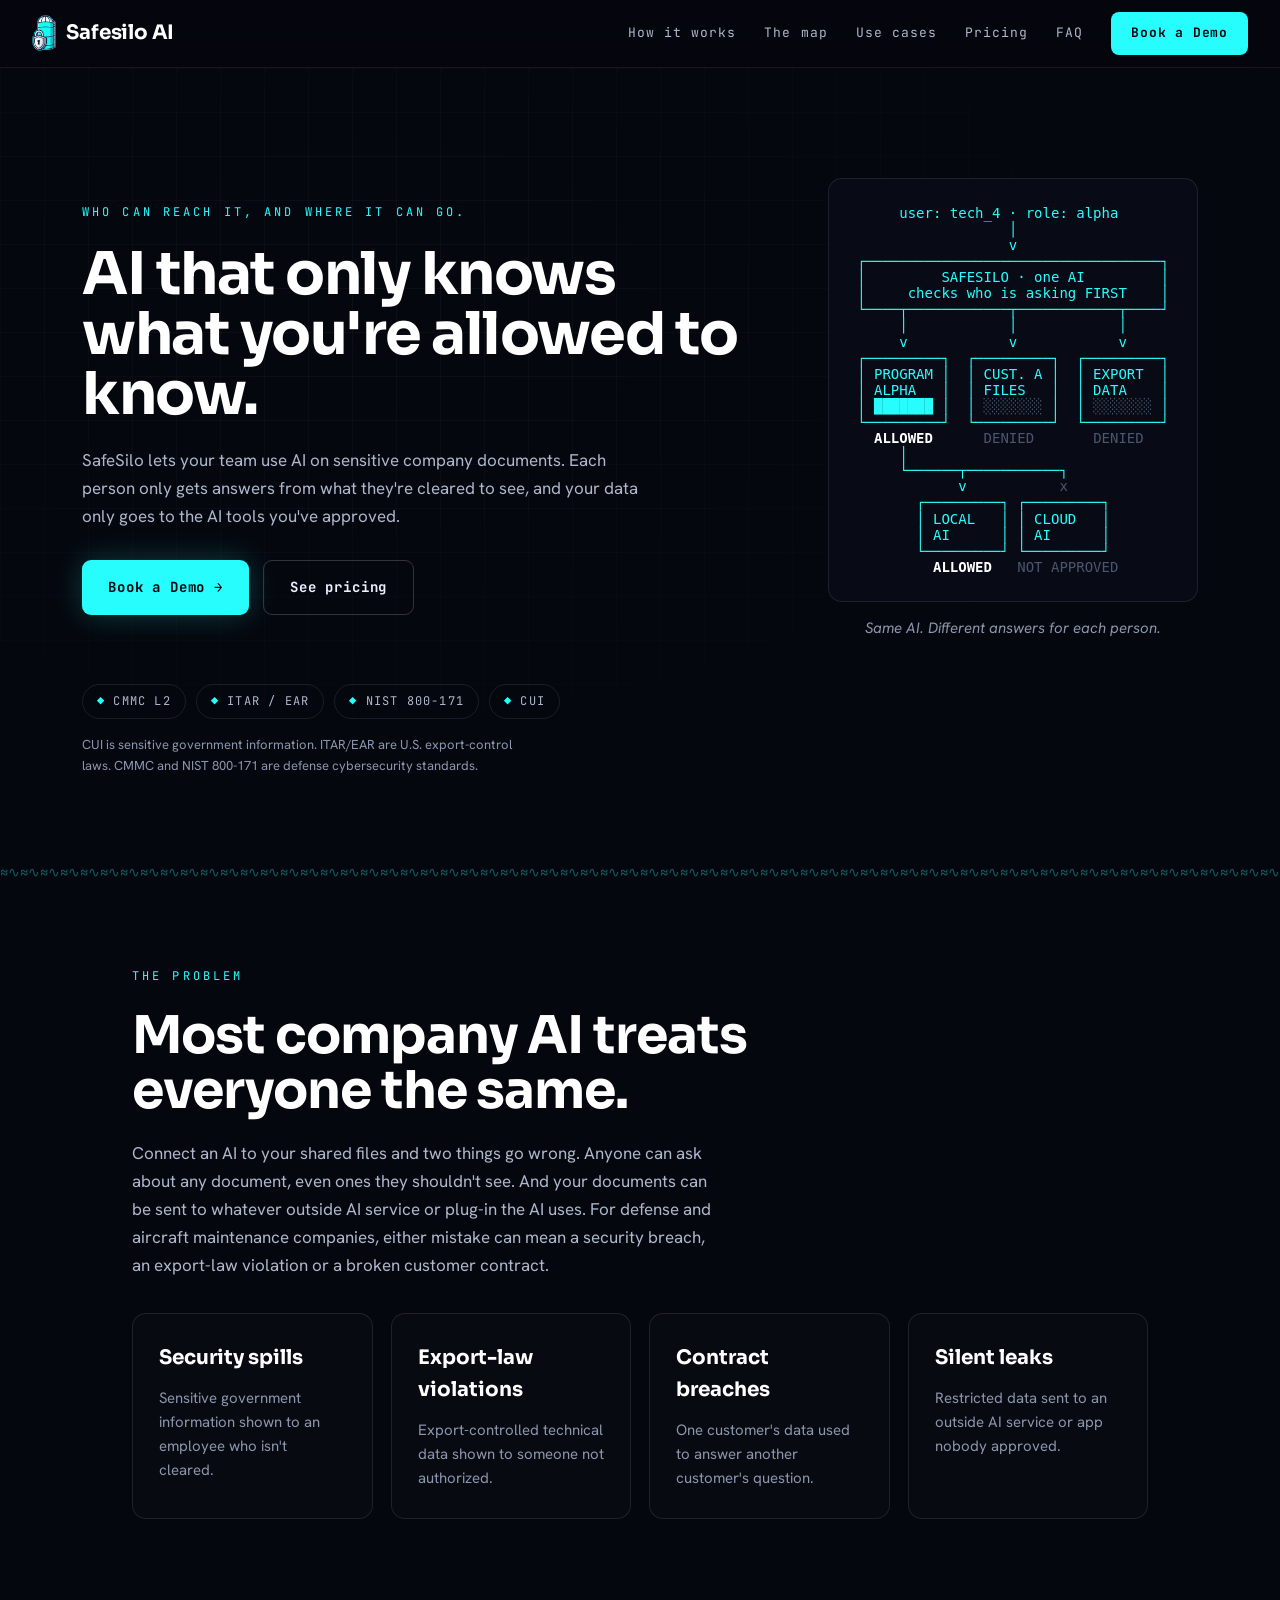
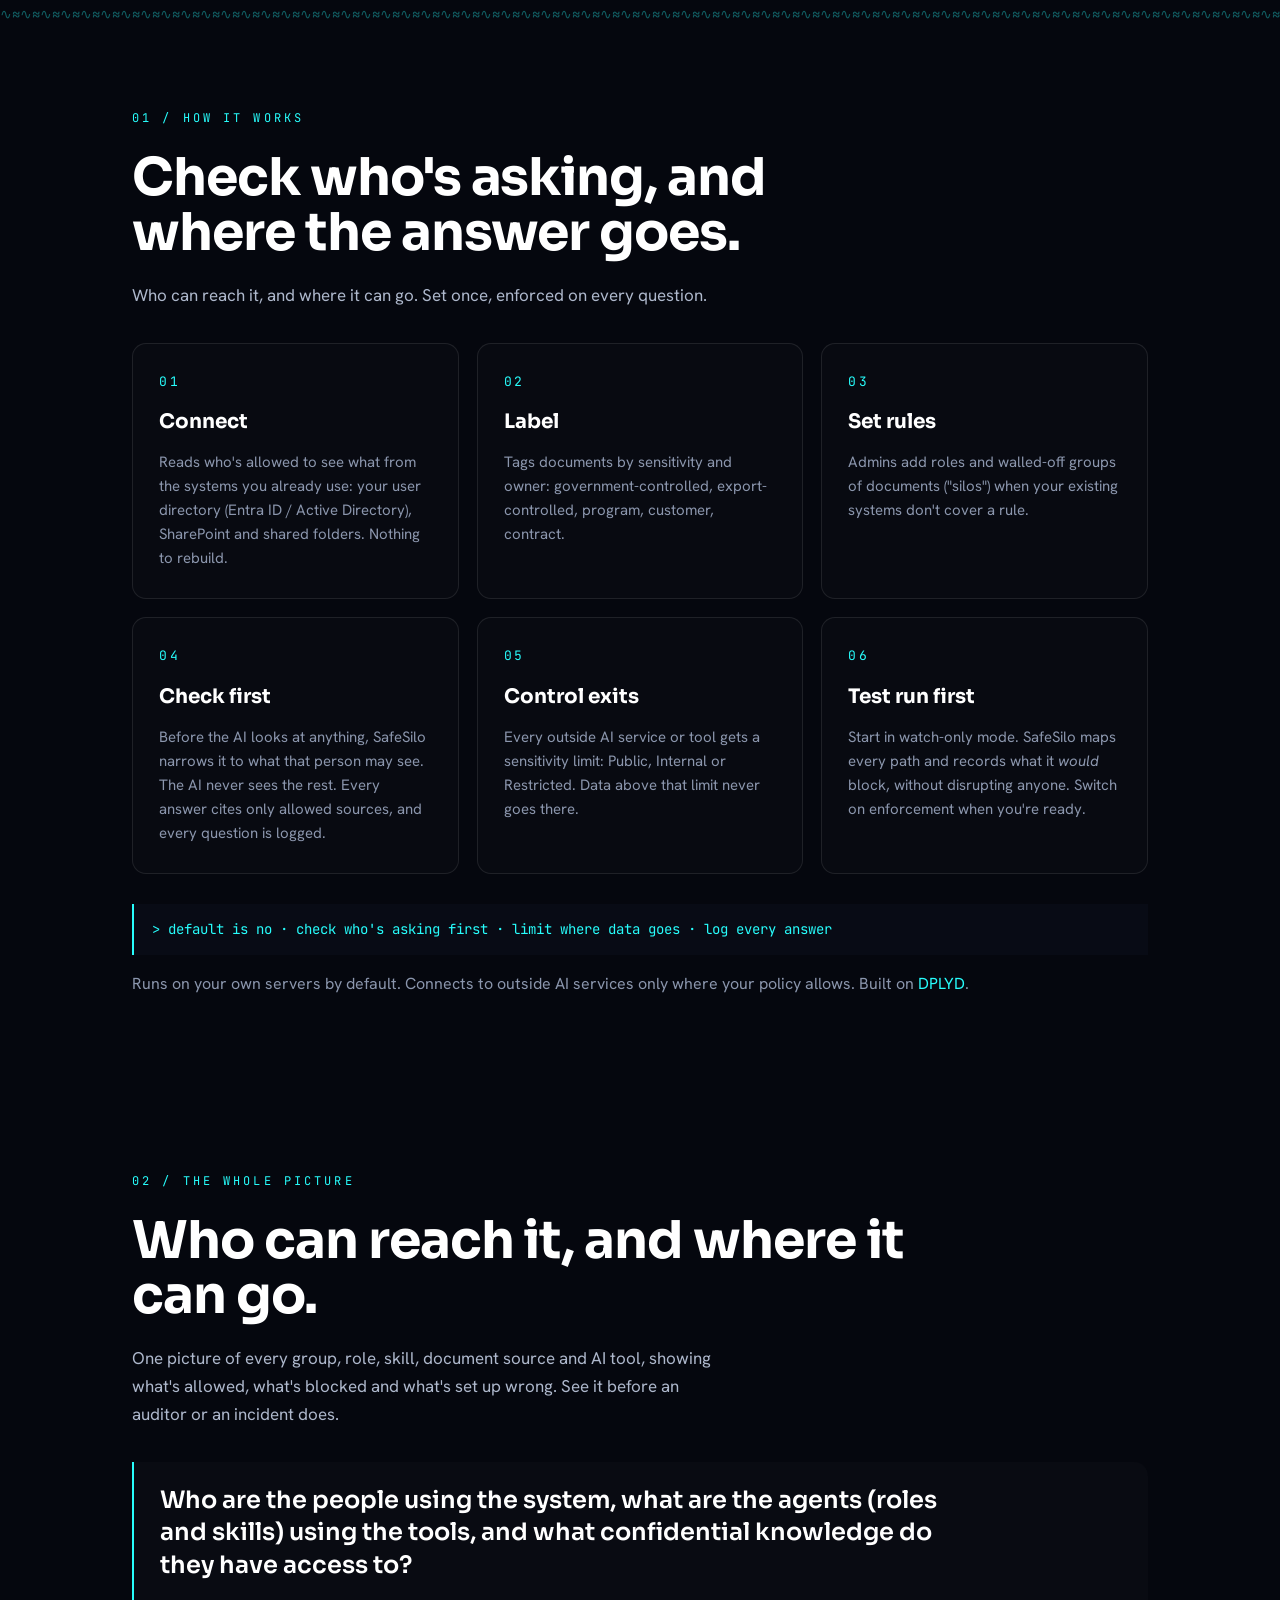
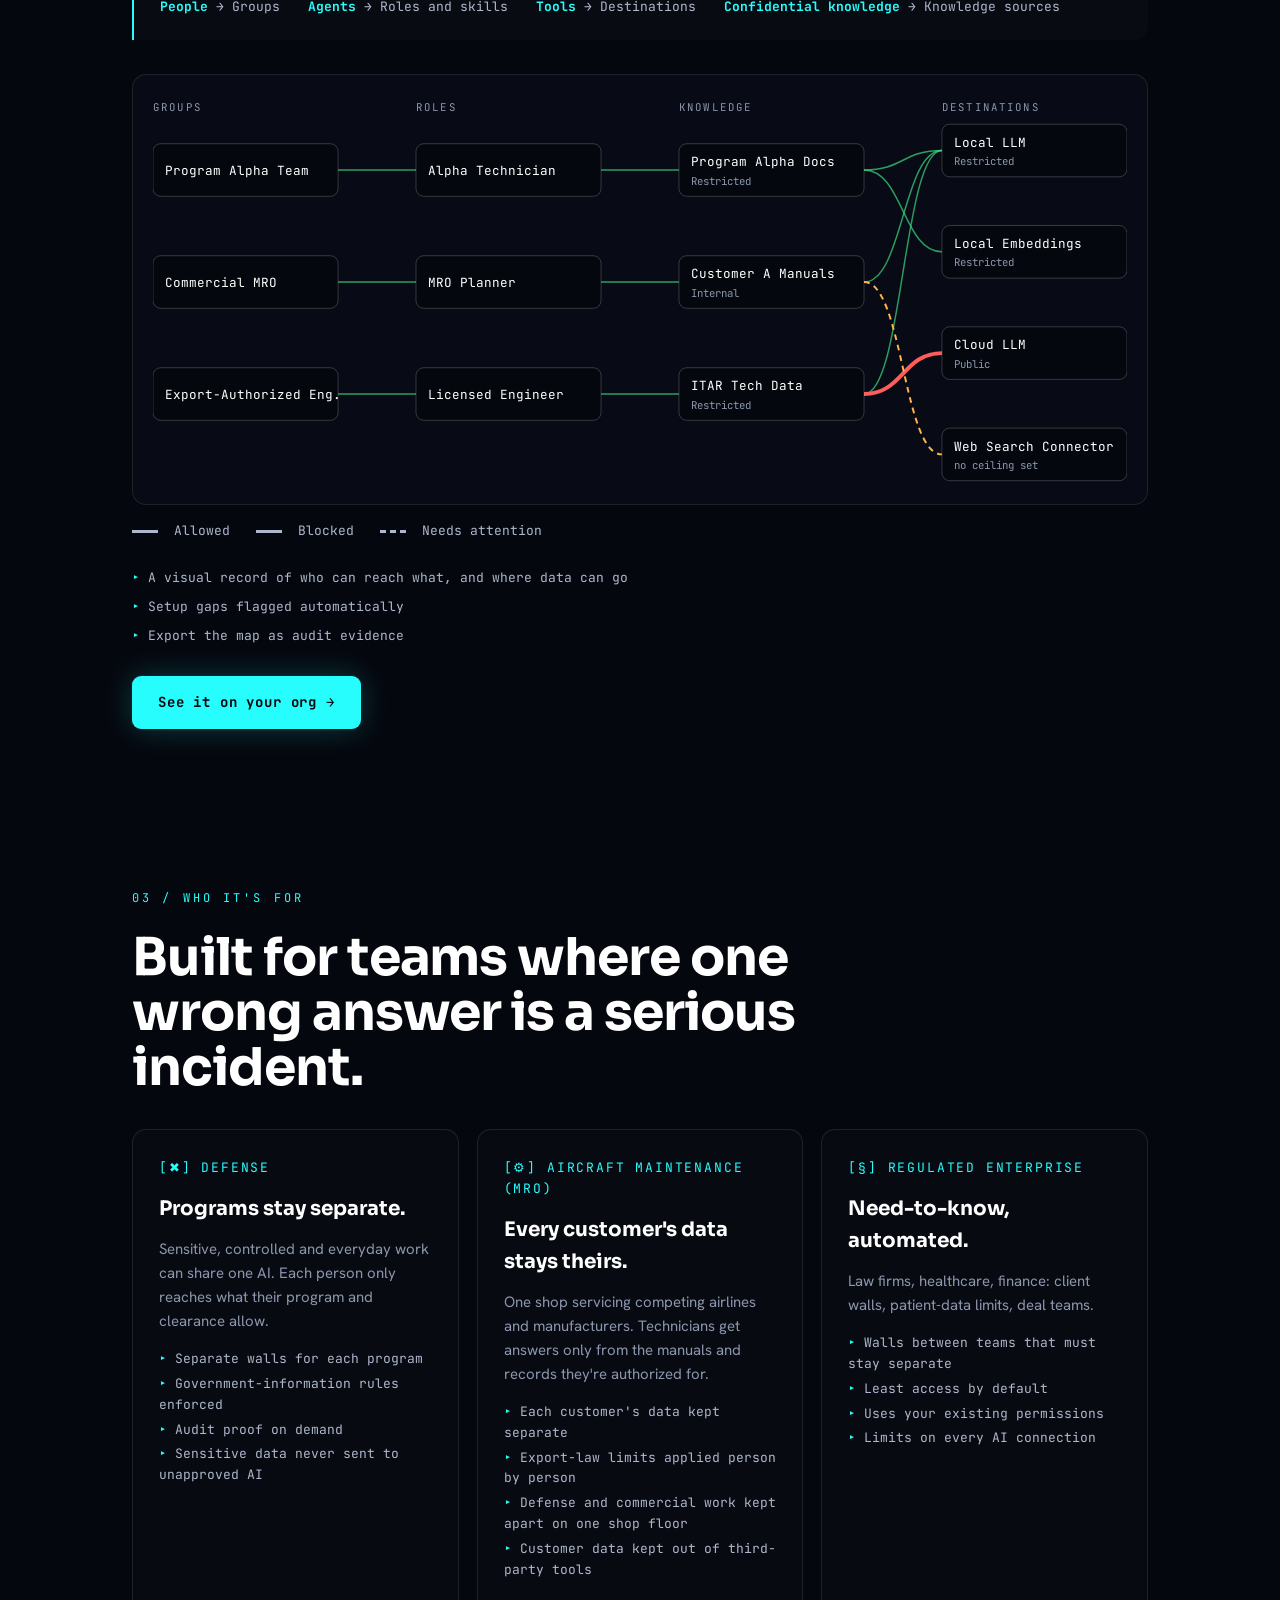
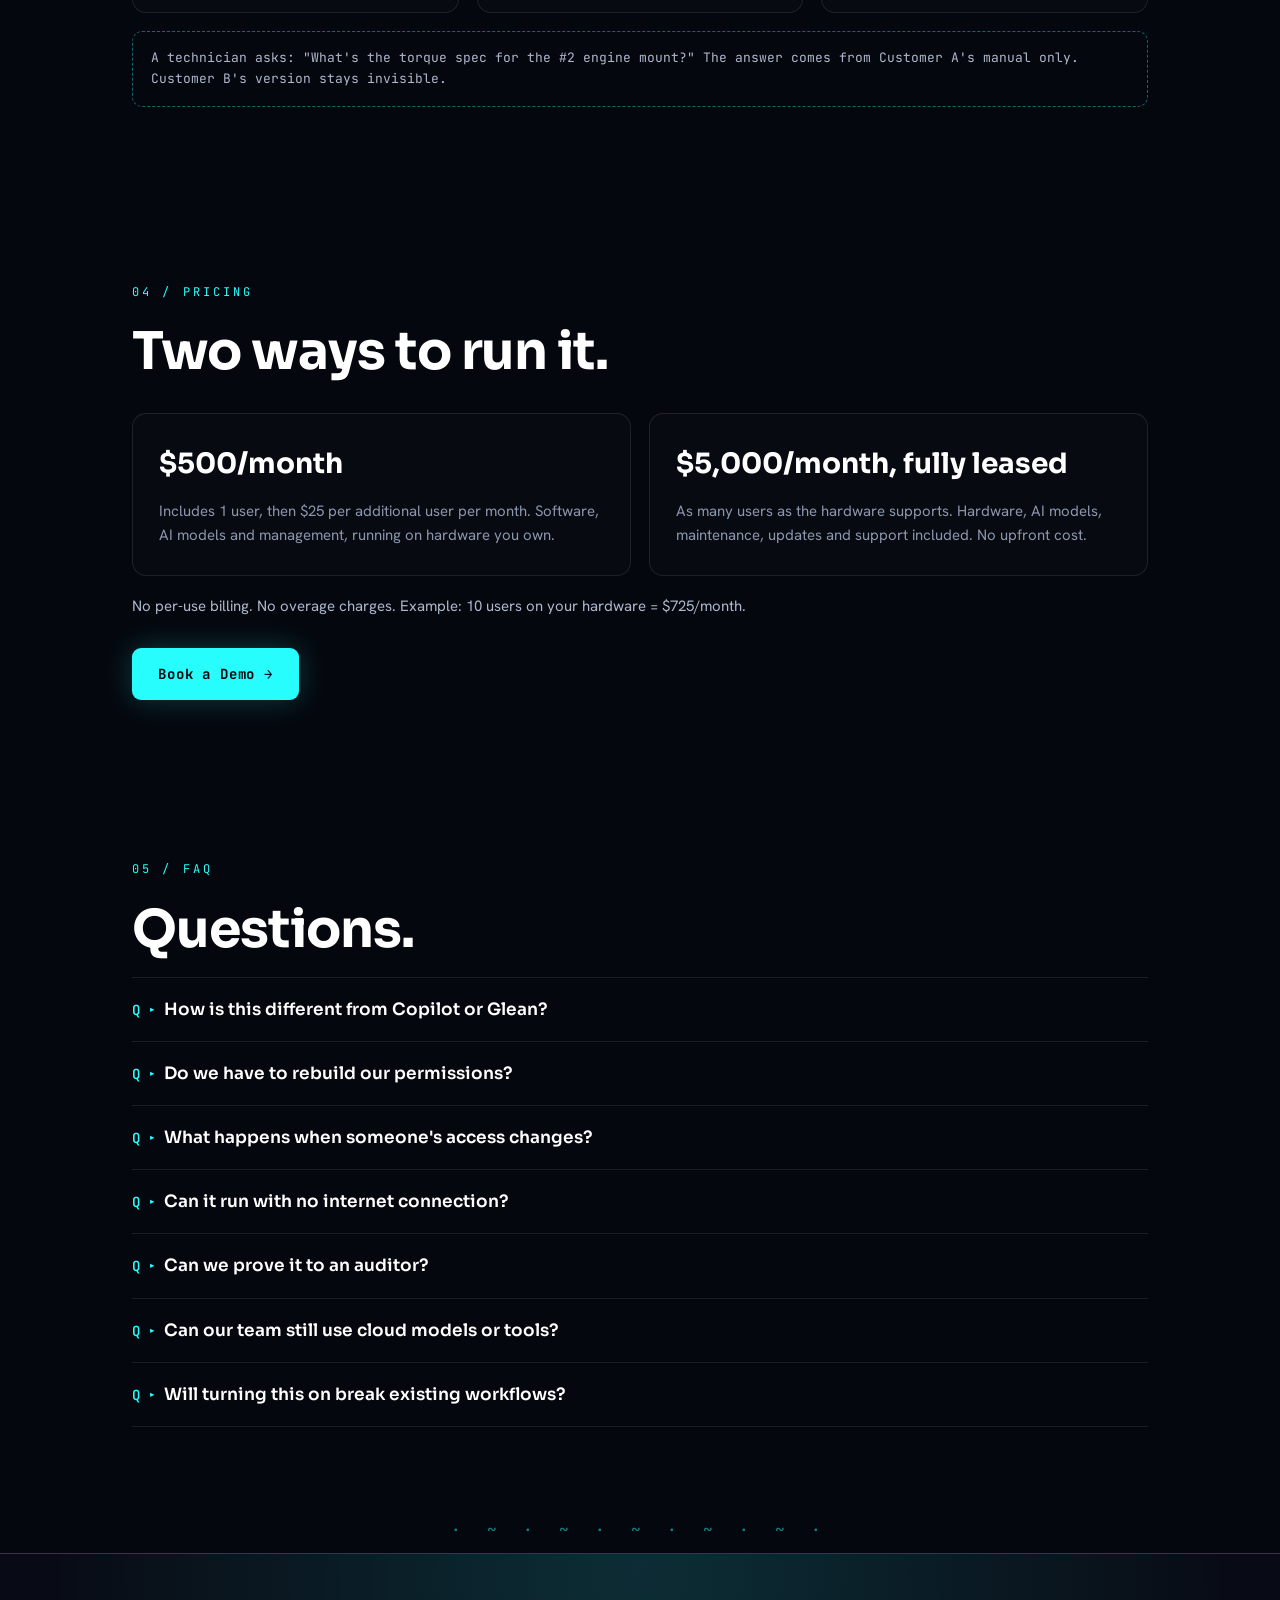
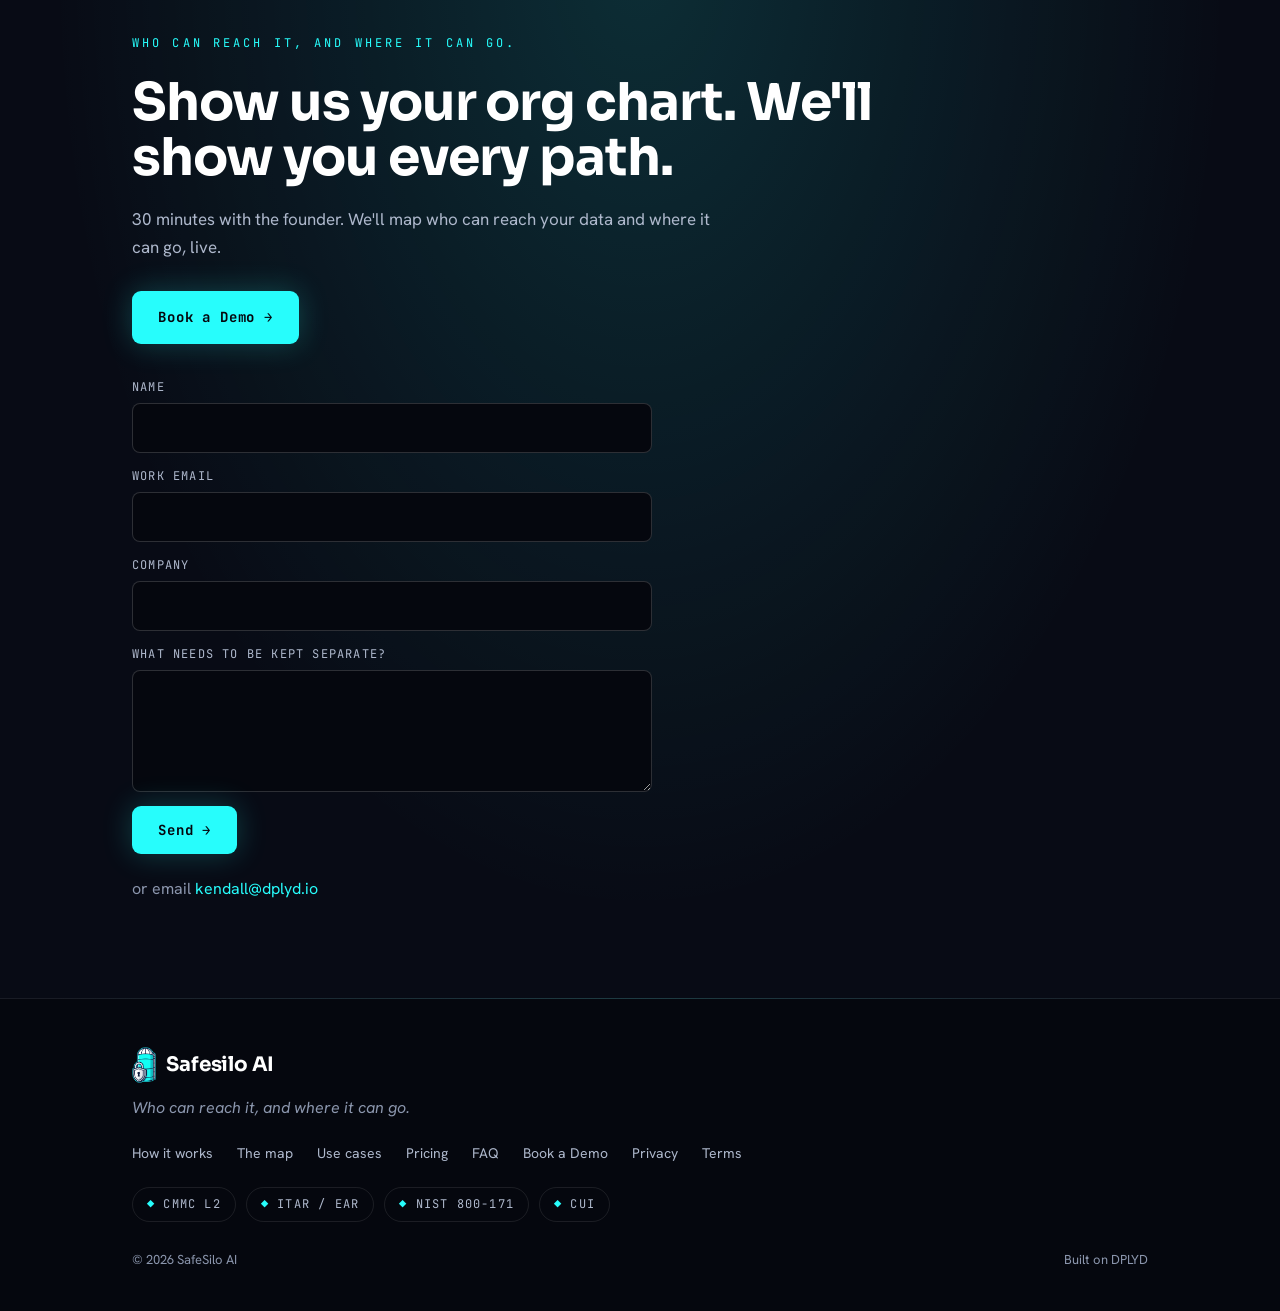
==== commit c467c6dd: "Rewrite copy in plain language for non-technical executives Co-Authored-By: Claude Sonnet 5.5 <norep" ====
--- a/index.html
+++ b/index.html
@@ -4,11 +4,11 @@
 <meta charset="utf-8">
 <meta name="viewport" content="width=device-width, initial-scale=1">
 <title>SafeSilo AI — Control Who Sees Data and Where It Goes</title>
-<meta name="description" content="Local AI that enforces who can access knowledge and which models and tools it can reach. Built for defense, MRO, and regulated teams. Starts at $500/month.">
+<meta name="description" content="Company AI that only shows each person what they're cleared to see, and only sends data to tools you approve. Built for defense, aircraft maintenance and other regulated teams. Starts at $500/month.">
 <link rel="canonical" href="https://safesilo.ai/">
 <meta property="og:type" content="website">
 <meta property="og:title" content="SafeSilo AI — Control Who Sees Data and Where It Goes">
-<meta property="og:description" content="Local AI that enforces who can access knowledge and which models and tools it can reach. Built for defense, MRO, and regulated teams. Starts at $500/month.">
+<meta property="og:description" content="Company AI that only shows each person what they're cleared to see, and only sends data to tools you approve. Built for defense, aircraft maintenance and other regulated teams. Starts at $500/month.">
 <meta property="og:url" content="https://safesilo.ai/">
 <meta property="og:image" content="https://safesilo.ai/assets/og-card.png">
 <meta name="twitter:card" content="summary_large_image">
@@ -28,7 +28,7 @@
     <label for="menu" class="burger" aria-hidden="true">≡</label>
     <nav>
       <a href="#how">How it works</a>
-      <a href="#paths">Paths</a>
+      <a href="#paths">The map</a>
       <a href="#use-cases">Use cases</a>
       <a href="#pricing">Pricing</a>
       <a href="#faq">FAQ</a>
@@ -46,26 +46,26 @@
     <div class="hero-copy">
     <p class="eyebrow">Who can reach it, and where it can go.</p>
     <h1>AI that only knows what you're allowed to know.</h1>
-    <p class="lead">…and only sends it where it's allowed to go. Role-based access and egress control for local AI, enforced on every question, document, model and tool.</p>
+    <p class="lead">SafeSilo lets your team use AI on sensitive company documents. Each person only gets answers from what they're cleared to see, and your data only goes to the AI tools you've approved.</p>
     <div class="cta-row">
       <a href="#book" class="btn btn-primary">Book a Demo <span>→</span></a>
       <a href="#pricing" class="btn btn-ghost">See pricing</a>
     </div>
     </div>
     <div class="hero-art">
-    <p class="sr">Diagram: user tech_4 with role alpha asks the one SafeSilo AI a question. SafeSilo checks the role before retrieval. Only the Program Alpha silo is allowed. Customer A OEM and ITAR data are denied. Program Alpha data can go to the local LLM, but not to the cloud API, which is above its ceiling.</p>
+    <p class="sr">Diagram: a technician asks the one SafeSilo AI a question. SafeSilo first checks who is asking. Only the Program Alpha files are allowed. Customer A files and export-controlled data are denied. Program Alpha data can go to the local AI, but not to the cloud AI, which is not approved for it.</p>
     <pre class="ascii" aria-hidden="true">     user: tech_4 · role: alpha
                   │
                   v
 ┌───────────────────────────────────┐
 │         SAFESILO · one AI         │
-│    checks role BEFORE retrieval   │
+│     checks who is asking FIRST    │
 └────┬────────────┬────────────┬────┘
      │            │            │
      v            v            v
 ┌─────────┐  ┌─────────┐  ┌─────────┐
-│ PROGRAM │  │ CUST. A │  │ ITAR    │
-│ ALPHA   │  │ OEM     │  │ DATA    │
+│ PROGRAM │  │ CUST. A │  │ EXPORT  │
+│ ALPHA   │  │ FILES   │  │ DATA    │
 │ ███████ │  │ <span class="dim">░░░░░░░</span> │  │ <span class="dim">░░░░░░░</span> │
 └─────────┘  └─────────┘  └─────────┘
   <b>ALLOWED</b>      <span class="dim">DENIED</span>       <span class="dim">DENIED</span>
@@ -74,15 +74,16 @@
             v           <span class="dim">x</span>
        ┌─────────┐ ┌─────────┐
        │ LOCAL   │ │ CLOUD   │
-       │ LLM     │ │ API     │
+       │ AI      │ │ AI      │
        └─────────┘ └─────────┘
-         <b>ALLOWED</b>   <span class="dim">ABOVE CEILING</span></pre>
-    <p class="caption">Same model. Different answers. Different exits.</p>
+         <b>ALLOWED</b>   <span class="dim">NOT APPROVED</span></pre>
+    <p class="caption">Same AI. Different answers for each person.</p>
     </div>
     </div>
     <ul class="chips">
       <li>CMMC L2</li><li>ITAR / EAR</li><li>NIST 800-171</li><li>CUI</li>
     </ul>
+    <p class="gloss">CUI is sensitive government information. ITAR/EAR are U.S. export-control laws. CMMC and NIST 800-171 are defense cybersecurity standards.</p>
   </div>
 </section>
 
@@ -91,14 +92,14 @@
 <!-- PROBLEM -->
 <section id="problem">
   <div class="wrap">
-    <p class="eyebrow">The Flattening Problem</p>
-    <h2>Most AI ignores your org chart, and your perimeter.</h2>
-    <p class="lead">Point an AI at shared data and two things break. Every user can see every document. And every document can flow to whatever model, plugin or API the AI calls. In defense and MRO, either one is a spill, an export violation or a breached customer contract.</p>
+    <p class="eyebrow">The problem</p>
+    <h2>Most company AI treats everyone the same.</h2>
+    <p class="lead">Connect an AI to your shared files and two things go wrong. Anyone can ask about any document, even ones they shouldn't see. And your documents can be sent to whatever outside AI service or plug-in the AI uses. For defense and aircraft maintenance companies, either mistake can mean a security breach, an export-law violation or a broken customer contract.</p>
     <div class="grid four">
-      <div class="card"><h3>Spills</h3><p>CUI surfaced to an uncleared employee.</p></div>
-      <div class="card"><h3>Export violations</h3><p>ITAR/EAR tech data shown to an unauthorized person.</p></div>
-      <div class="card"><h3>Contract breaches</h3><p>One customer's data answering another customer's question.</p></div>
-      <div class="card"><h3>Silent egress</h3><p>Restricted data sent to an external model or connector nobody approved.</p></div>
+      <div class="card"><h3>Security spills</h3><p>Sensitive government information shown to an employee who isn't cleared.</p></div>
+      <div class="card"><h3>Export-law violations</h3><p>Export-controlled technical data shown to someone not authorized.</p></div>
+      <div class="card"><h3>Contract breaches</h3><p>One customer's data used to answer another customer's question.</p></div>
+      <div class="card"><h3>Silent leaks</h3><p>Restricted data sent to an outside AI service or app nobody approved.</p></div>
     </div>
   </div>
 </section>
@@ -109,27 +110,27 @@
 <section id="how">
   <div class="wrap">
     <p class="eyebrow">01 / How it works</p>
-    <h2>Control at retrieval, and at every exit.</h2>
-    <p class="lead">Who can reach it, and where it can go. Set once, enforced on every query.</p>
+    <h2>Check who's asking, and where the answer goes.</h2>
+    <p class="lead">Who can reach it, and where it can go. Set once, enforced on every question.</p>
     <div class="grid">
-      <div class="card"><span class="num">01</span><h3>Inherit</h3><p>Syncs existing permissions: Entra ID / AD groups, SharePoint and file-share ACLs.</p></div>
-      <div class="card"><span class="num">02</span><h3>Mark</h3><p>Reads and applies data markings: CUI, ITAR/EAR, program, customer, contract.</p></div>
-      <div class="card"><span class="num">03</span><h3>Define</h3><p>Admins add roles and silos SafeSilo-native when existing systems don't express the rule.</p></div>
-      <div class="card"><span class="num">04</span><h3>Enforce</h3><p>Every query is filtered to the user's entitlements <em>before</em> retrieval. The model never sees what the user can't. Every answer cites only permitted sources; every query is logged.</p></div>
-      <div class="card"><span class="num">05</span><h3>Contain</h3><p>Every destination (models, connectors, tools) gets a classification ceiling: Public, Internal or Restricted. Data above a destination's ceiling doesn't go there.</p></div>
-      <div class="card"><span class="num">06</span><h3>Observe first</h3><p>Roll out in Observe mode. SafeSilo maps every path and records what <em>would</em> be blocked, without breaking workflows. Switch to Enforce when you're ready.</p></div>
-    </div>
-    <p class="callout">&gt; deny by default · filter before retrieval · ceiling on every exit · log every answer</p>
-    <p class="muted">Local by default, on hardware inside your perimeter; external destinations only where policy allows. Built on <a href="https://dplyd.io" class="hi">DPLYD</a>.</p>
+      <div class="card"><span class="num">01</span><h3>Connect</h3><p>Reads who's allowed to see what from the systems you already use: your user directory (Entra ID / Active Directory), SharePoint and shared folders. Nothing to rebuild.</p></div>
+      <div class="card"><span class="num">02</span><h3>Label</h3><p>Tags documents by sensitivity and owner: government-controlled, export-controlled, program, customer, contract.</p></div>
+      <div class="card"><span class="num">03</span><h3>Set rules</h3><p>Admins add roles and walled-off groups of documents ("silos") when your existing systems don't cover a rule.</p></div>
+      <div class="card"><span class="num">04</span><h3>Check first</h3><p>Before the AI looks at anything, SafeSilo narrows it to what that person may see. The AI never sees the rest. Every answer cites only allowed sources, and every question is logged.</p></div>
+      <div class="card"><span class="num">05</span><h3>Control exits</h3><p>Every outside AI service or tool gets a sensitivity limit: Public, Internal or Restricted. Data above that limit never goes there.</p></div>
+      <div class="card"><span class="num">06</span><h3>Test run first</h3><p>Start in watch-only mode. SafeSilo maps every path and records what it <em>would</em> block, without disrupting anyone. Switch on enforcement when you're ready.</p></div>
+    </div>
+    <p class="callout">&gt; default is no · check who's asking first · limit where data goes · log every answer</p>
+    <p class="muted">Runs on your own servers by default. Connects to outside AI services only where your policy allows. Built on <a href="https://dplyd.io" class="hi">DPLYD</a>.</p>
   </div>
 </section>
 
 <!-- PATHS -->
 <section id="paths">
   <div class="wrap">
-    <p class="eyebrow">02 / See every path</p>
+    <p class="eyebrow">02 / The whole picture</p>
     <h2>Who can reach it, and where it can go.</h2>
-    <p class="lead">Every group, role, skill, knowledge source and destination on one map. See what's allowed, what's blocked and what's misconfigured, before an assessor or an incident finds it for you.</p>
+    <p class="lead">One picture of every group, role, skill, document source and AI tool, showing what's allowed, what's blocked and what's set up wrong. See it before an auditor or an incident does.</p>
     <blockquote class="ask">
       <p>Who are the people using the system, what are the agents (roles and skills) using the tools, and what confidential knowledge do they have access to?</p>
       <ul>
@@ -143,12 +144,12 @@
     <ul class="legend">
       <li><i class="k-g"></i> Allowed</li>
       <li><i class="k-r"></i> Blocked</li>
-      <li><i class="k-a"></i> Observed / needs attention</li>
+      <li><i class="k-a"></i> Needs attention</li>
     </ul>
     <ul class="proof">
-      <li>Visual audit trail of every access and egress path</li>
-      <li>Configuration gaps flagged automatically</li>
-      <li>Export the map as assessment evidence</li>
+      <li>A visual record of who can reach what, and where data can go</li>
+      <li>Setup gaps flagged automatically</li>
+      <li>Export the map as audit evidence</li>
     </ul>
     <a href="#book" class="btn btn-primary">See it on your org <span>→</span></a>
   </div>
@@ -158,28 +159,28 @@
 <section id="use-cases">
   <div class="wrap">
     <p class="eyebrow">03 / Who it's for</p>
-    <h2>Built for teams where the wrong answer is a reportable event.</h2>
+    <h2>Built for teams where one wrong answer is a serious incident.</h2>
     <div class="grid">
       <div class="card">
         <span class="icon">[✖] DEFENSE</span>
         <h3>Programs stay separate.</h3>
-        <p>Classified-adjacent, CUI, and unrestricted work in one AI, walled by program and clearance.</p>
-        <ul><li>Program-level silos</li><li>CUI marking enforcement</li><li>Audit evidence on demand</li><li>CUI never routed to unapproved models</li></ul>
+        <p>Sensitive, controlled and everyday work can share one AI. Each person only reaches what their program and clearance allow.</p>
+        <ul><li>Separate walls for each program</li><li>Government-information rules enforced</li><li>Audit proof on demand</li><li>Sensitive data never sent to unapproved AI</li></ul>
       </div>
       <div class="card">
-        <span class="icon">[⚙] MRO</span>
+        <span class="icon">[⚙] AIRCRAFT MAINTENANCE (MRO)</span>
         <h3>Every customer's data stays theirs.</h3>
-        <p>One shop servicing competing airlines and OEMs. Technicians get answers from the manuals and records they're authorized for, nothing else.</p>
-        <ul><li>Customer/OEM data walls</li><li>ITAR/EAR person-level gating</li><li>Defense vs commercial separation on one floor</li><li>Customer data stays off third-party tools</li></ul>
+        <p>One shop servicing competing airlines and manufacturers. Technicians get answers only from the manuals and records they're authorized for.</p>
+        <ul><li>Each customer's data kept separate</li><li>Export-law limits applied person by person</li><li>Defense and commercial work kept apart on one shop floor</li><li>Customer data kept out of third-party tools</li></ul>
       </div>
       <div class="card">
         <span class="icon">[§] REGULATED ENTERPRISE</span>
         <h3>Need-to-know, automated.</h3>
-        <p>Legal, healthcare, finance: matter walls, PHI scope, deal teams.</p>
-        <ul><li>Ethical walls</li><li>Least-privilege by default</li><li>Inherits existing ACLs</li><li>Ceilings on every AI connector</li></ul>
-      </div>
-    </div>
-    <p class="strip">tech_4 asks: "torque spec for the #2 engine mount?" → answers from Customer A's manual only. Customer B's revision: invisible.</p>
+        <p>Law firms, healthcare, finance: client walls, patient-data limits, deal teams.</p>
+        <ul><li>Walls between teams that must stay separate</li><li>Least access by default</li><li>Uses your existing permissions</li><li>Limits on every AI connection</li></ul>
+      </div>
+    </div>
+    <p class="strip">A technician asks: "What's the torque spec for the #2 engine mount?" The answer comes from Customer A's manual only. Customer B's version stays invisible.</p>
   </div>
 </section>
 
@@ -191,14 +192,14 @@
     <div class="grid">
       <div class="card price">
         <h3>$500/month</h3>
-        <p>Includes 1 seat, then $25 per additional seat per month. Software, models, and management on hardware you own.</p>
+        <p>Includes 1 user, then $25 per additional user per month. Software, AI models and management, running on hardware you own.</p>
       </div>
       <div class="card price">
         <h3>$5,000/month, fully leased</h3>
-        <p>As many seats as the hardware supports. Hardware, models, maintenance, patching, and support. No CapEx.</p>
-      </div>
-    </div>
-    <p class="note">No per-token billing. No overages. Example: 10 users on your hardware = $725/month.</p>
+        <p>As many users as the hardware supports. Hardware, AI models, maintenance, updates and support included. No upfront cost.</p>
+      </div>
+    </div>
+    <p class="note">No per-use billing. No overage charges. Example: 10 users on your hardware = $725/month.</p>
     <a href="https://cal.com/kdplyd/30min" target="_blank" rel="noopener" class="btn btn-primary">Book a Demo <span>→</span></a>
   </div>
 </section>
@@ -208,13 +209,13 @@
   <div class="wrap">
     <p class="eyebrow">05 / FAQ</p>
     <h2>Questions.</h2>
-    <details><summary>How is this different from permission-aware search in Copilot or Glean?</summary><p>Those run in someone else's cloud and trust a sync of your permissions. SafeSilo runs on your hardware and enforces before the model sees content.</p></details>
-    <details><summary>Do we have to rebuild our permissions?</summary><p>No. It inherits existing groups and ACLs. You only add roles where your current systems fall short.</p></details>
-    <details><summary>What happens when someone's access changes?</summary><p>Entitlements resync on a schedule you set (default: near-real-time for directory changes). Revoked access is revoked in the next query.</p></details>
-    <details><summary>Can it run air-gapped?</summary><p>Yes. Fully disconnected deployments with offline updates. Where external models or tools are allowed, SafeSilo controls exactly which data can reach them.</p></details>
-    <details><summary>Can we prove it to an assessor?</summary><p>Every query logs user, role, sources retrieved, and sources withheld. Export for audit.</p></details>
-    <details><summary>Can our team still use cloud models or tools?</summary><p>Yes, where policy allows. Each destination has a classification ceiling; data above it stays home.</p></details>
-    <details><summary>Will turning this on break existing workflows?</summary><p>No. Start in Observe mode: everything runs and every would-be block is recorded. Enforce when the map looks right.</p></details>
+    <details><summary>How is this different from Copilot or Glean?</summary><p>Those run in someone else's cloud and rely on a copy of your permissions. SafeSilo runs on your hardware and checks permissions before the AI sees any content.</p></details>
+    <details><summary>Do we have to rebuild our permissions?</summary><p>No. It reads your existing groups and permissions. You only add rules where your current systems fall short.</p></details>
+    <details><summary>What happens when someone's access changes?</summary><p>Access updates on a schedule you set (default: near-real-time for changes in your user directory). Once someone's access is removed, it's gone as of their next question.</p></details>
+    <details><summary>Can it run with no internet connection?</summary><p>Yes. It can run fully disconnected, with updates delivered offline. If you do allow outside AI services or tools, SafeSilo controls exactly which data can reach them.</p></details>
+    <details><summary>Can we prove it to an auditor?</summary><p>Every question is logged: who asked, their role, which sources were used and which were kept out. Export it for audits.</p></details>
+    <details><summary>Can our team still use cloud models or tools?</summary><p>Yes, where policy allows. Each outside tool has a sensitivity limit; data above it stays home.</p></details>
+    <details><summary>Will turning this on break existing workflows?</summary><p>No. Start in watch-only mode: everything keeps working and every would-be block is recorded. Turn on enforcement when the map looks right.</p></details>
   </div>
 </section>
 
@@ -233,7 +234,7 @@
       <label>NAME<input type="text" name="name" required autocomplete="name"></label>
       <label>WORK EMAIL<input type="email" name="email" required autocomplete="email"></label>
       <label>COMPANY<input type="text" name="company" autocomplete="organization"></label>
-      <label>WHAT DO YOU NEED TO WALL OFF?<textarea name="need" rows="4"></textarea></label>
+      <label>WHAT NEEDS TO BE KEPT SEPARATE?<textarea name="need" rows="4"></textarea></label>
       <input class="hp" type="text" name="website" tabindex="-1" autocomplete="off" aria-hidden="true">
       <button type="submit" class="btn btn-primary">Send →</button>
     </form>
@@ -248,7 +249,7 @@
     <a class="brand" href="#top"><img src="assets/logo-256.png" alt="" width="20" height="36"><span>Safesilo AI</span></a>
     <p class="muted" style="margin-top:12px"><em>Who can reach it, and where it can go.</em></p>
     <div class="foot-links">
-      <a href="#how">How it works</a><a href="#paths">Paths</a><a href="#use-cases">Use cases</a><a href="#pricing">Pricing</a><a href="#faq">FAQ</a><a href="#book">Book a Demo</a><a href="privacy.html">Privacy</a><a href="terms.html">Terms</a>
+      <a href="#how">How it works</a><a href="#paths">The map</a><a href="#use-cases">Use cases</a><a href="#pricing">Pricing</a><a href="#faq">FAQ</a><a href="#book">Book a Demo</a><a href="privacy.html">Privacy</a><a href="terms.html">Terms</a>
     </div>
     <ul class="chips"><li>CMMC L2</li><li>ITAR / EAR</li><li>NIST 800-171</li><li>CUI</li></ul>
     <div class="foot-bottom">
--- a/style.css
+++ b/style.css
@@ -173,3 +173,5 @@
 .ask p { font-family: var(--sora); font-weight: 600; font-size: clamp(18px,2.4vw,24px); line-height: 1.35; color: #fff; margin: 0 0 16px; max-width: 46ch; }
 .ask ul { list-style: none; padding: 0; margin: 0; display: flex; flex-wrap: wrap; gap: 8px 28px; font-family: var(--mono); font-size: 13px; color: var(--soft); }
 .ask li b { color: var(--cyan); font-weight: 700; }
+
+.gloss { font-size: 13px; color: var(--muted); max-width: 62ch; margin: 16px 0 0; }
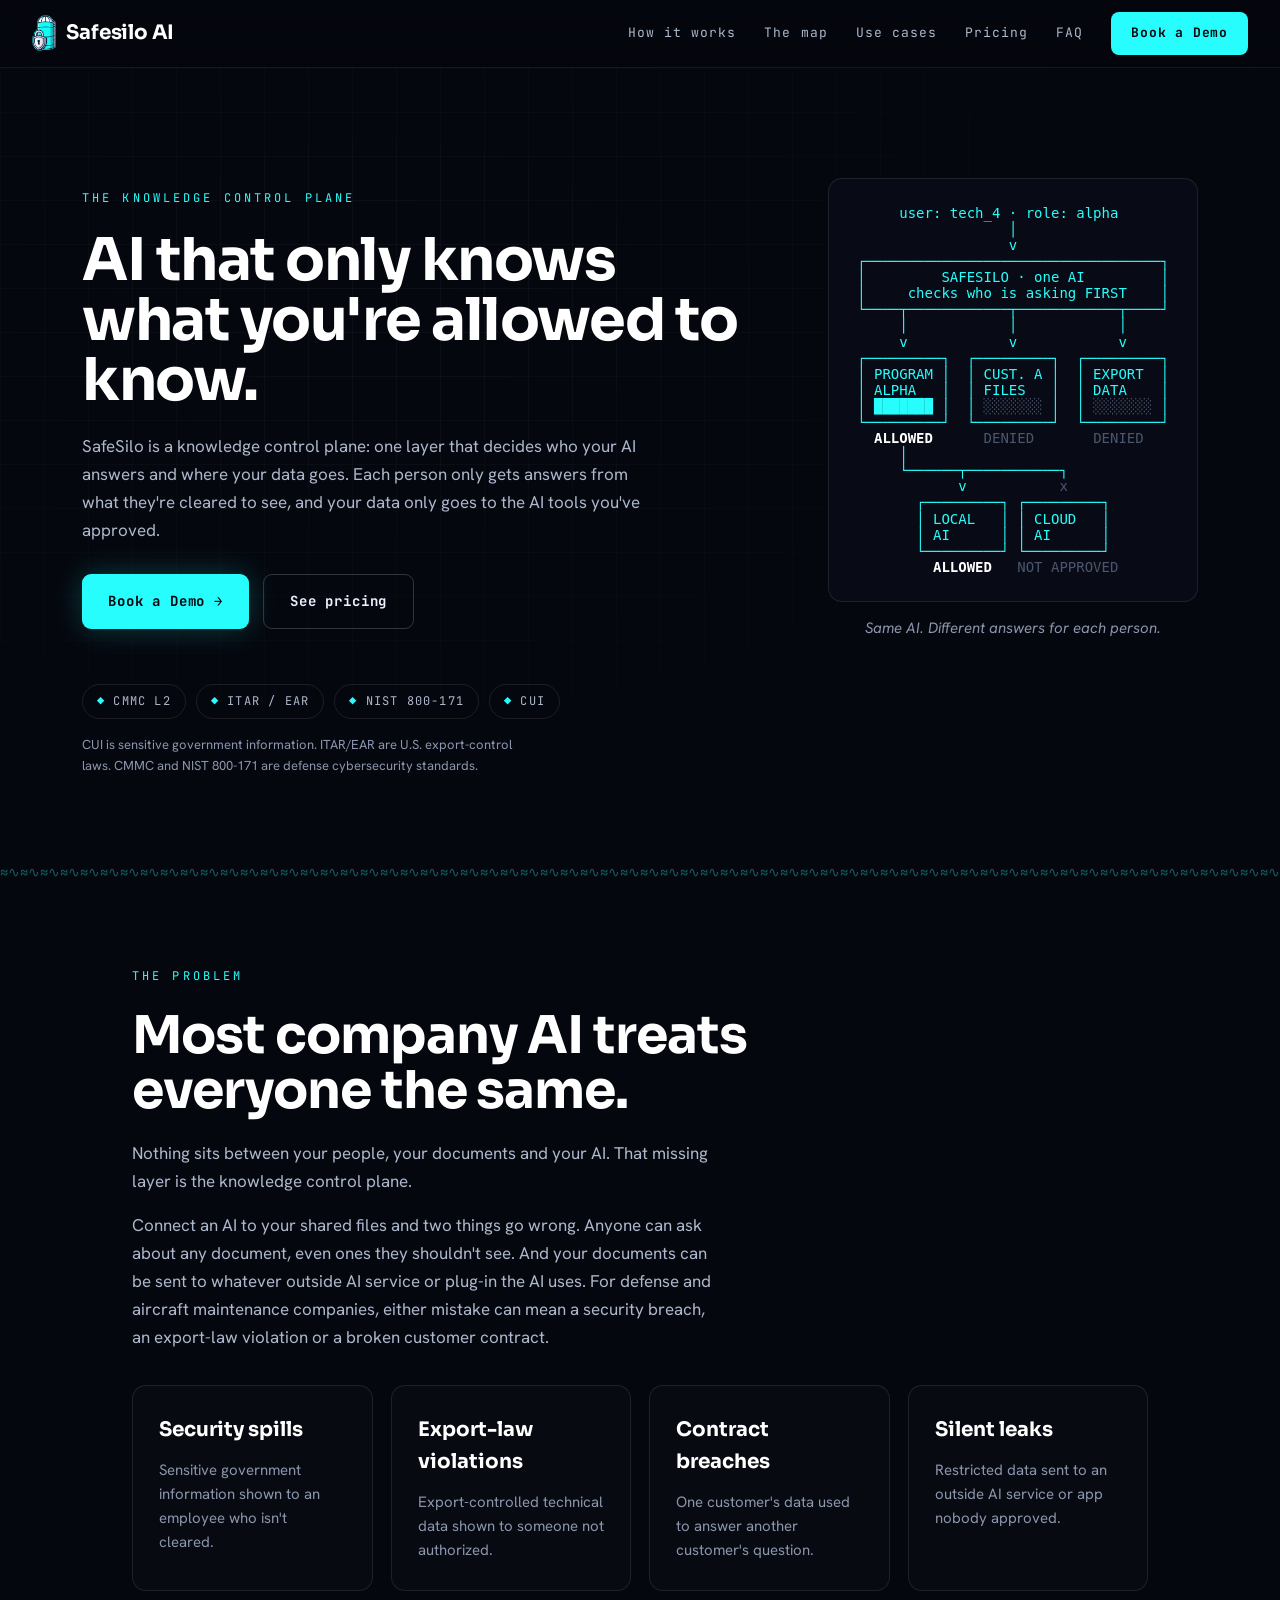
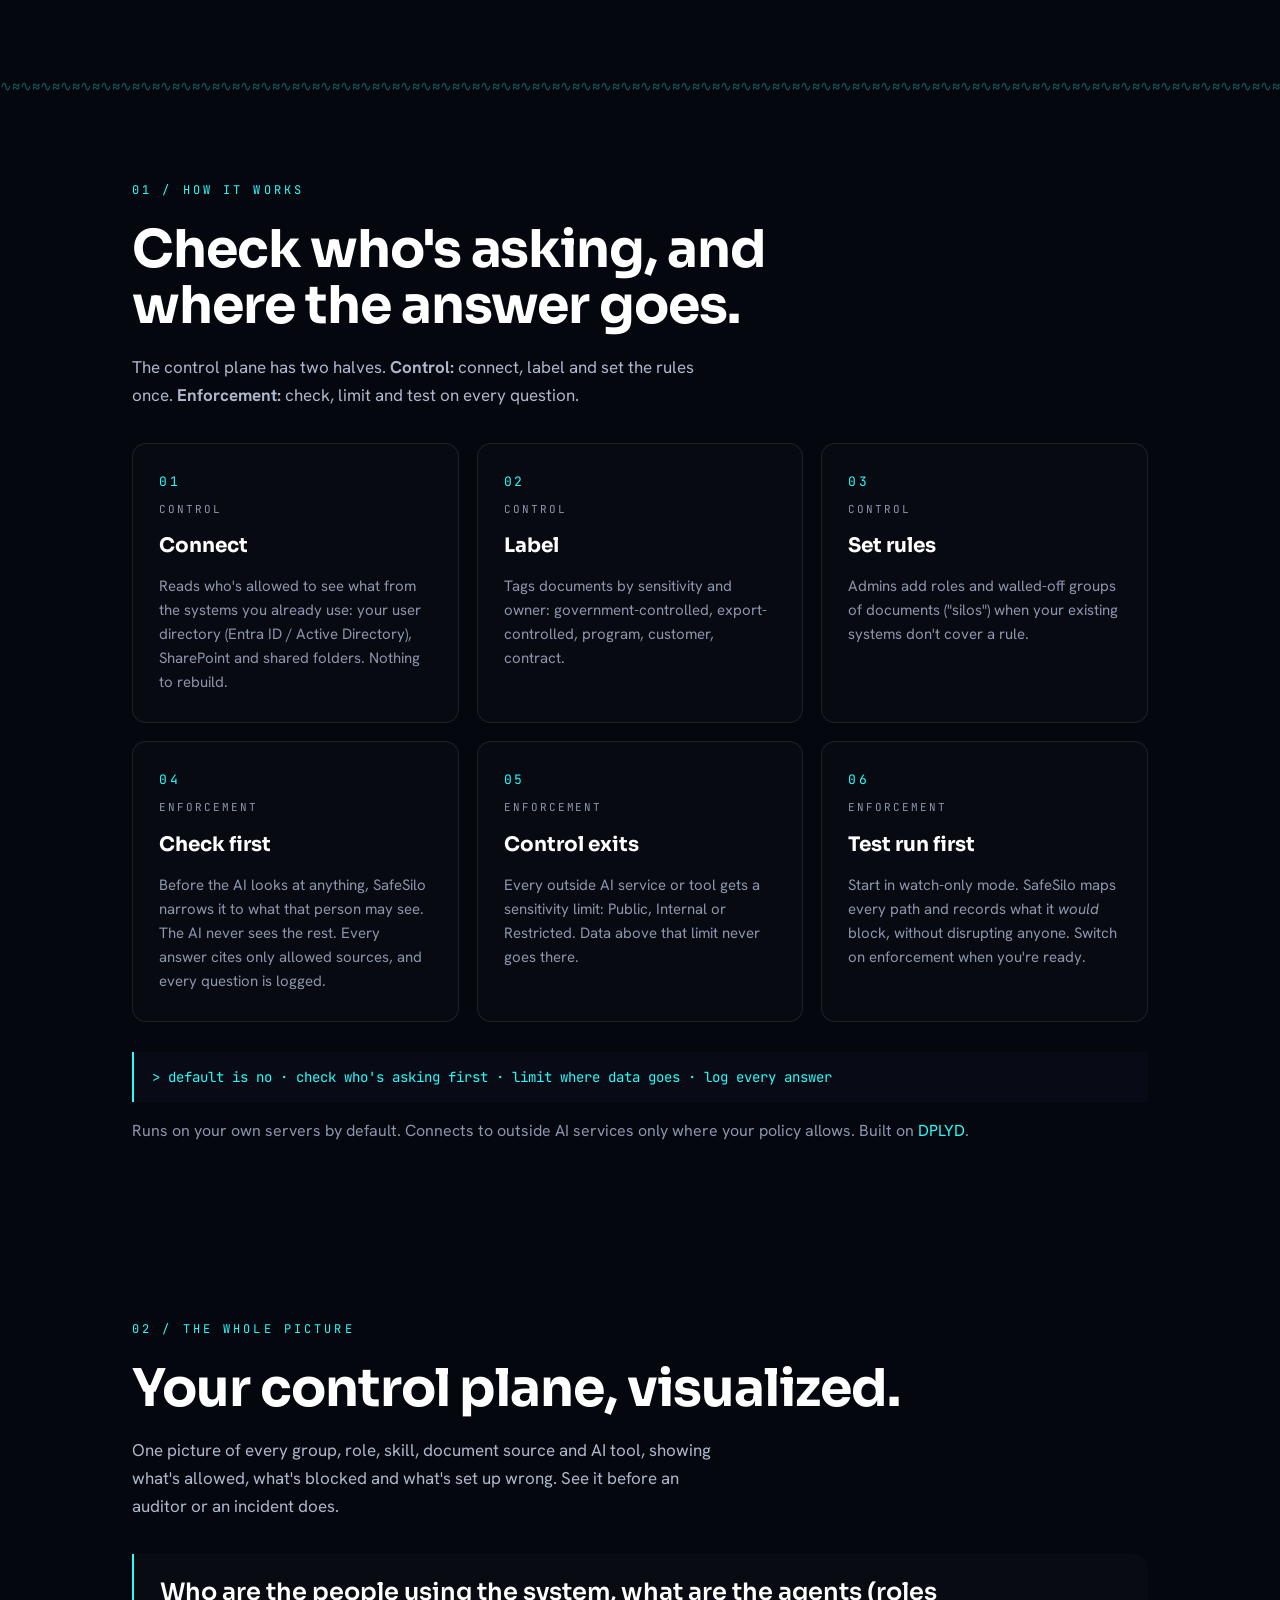
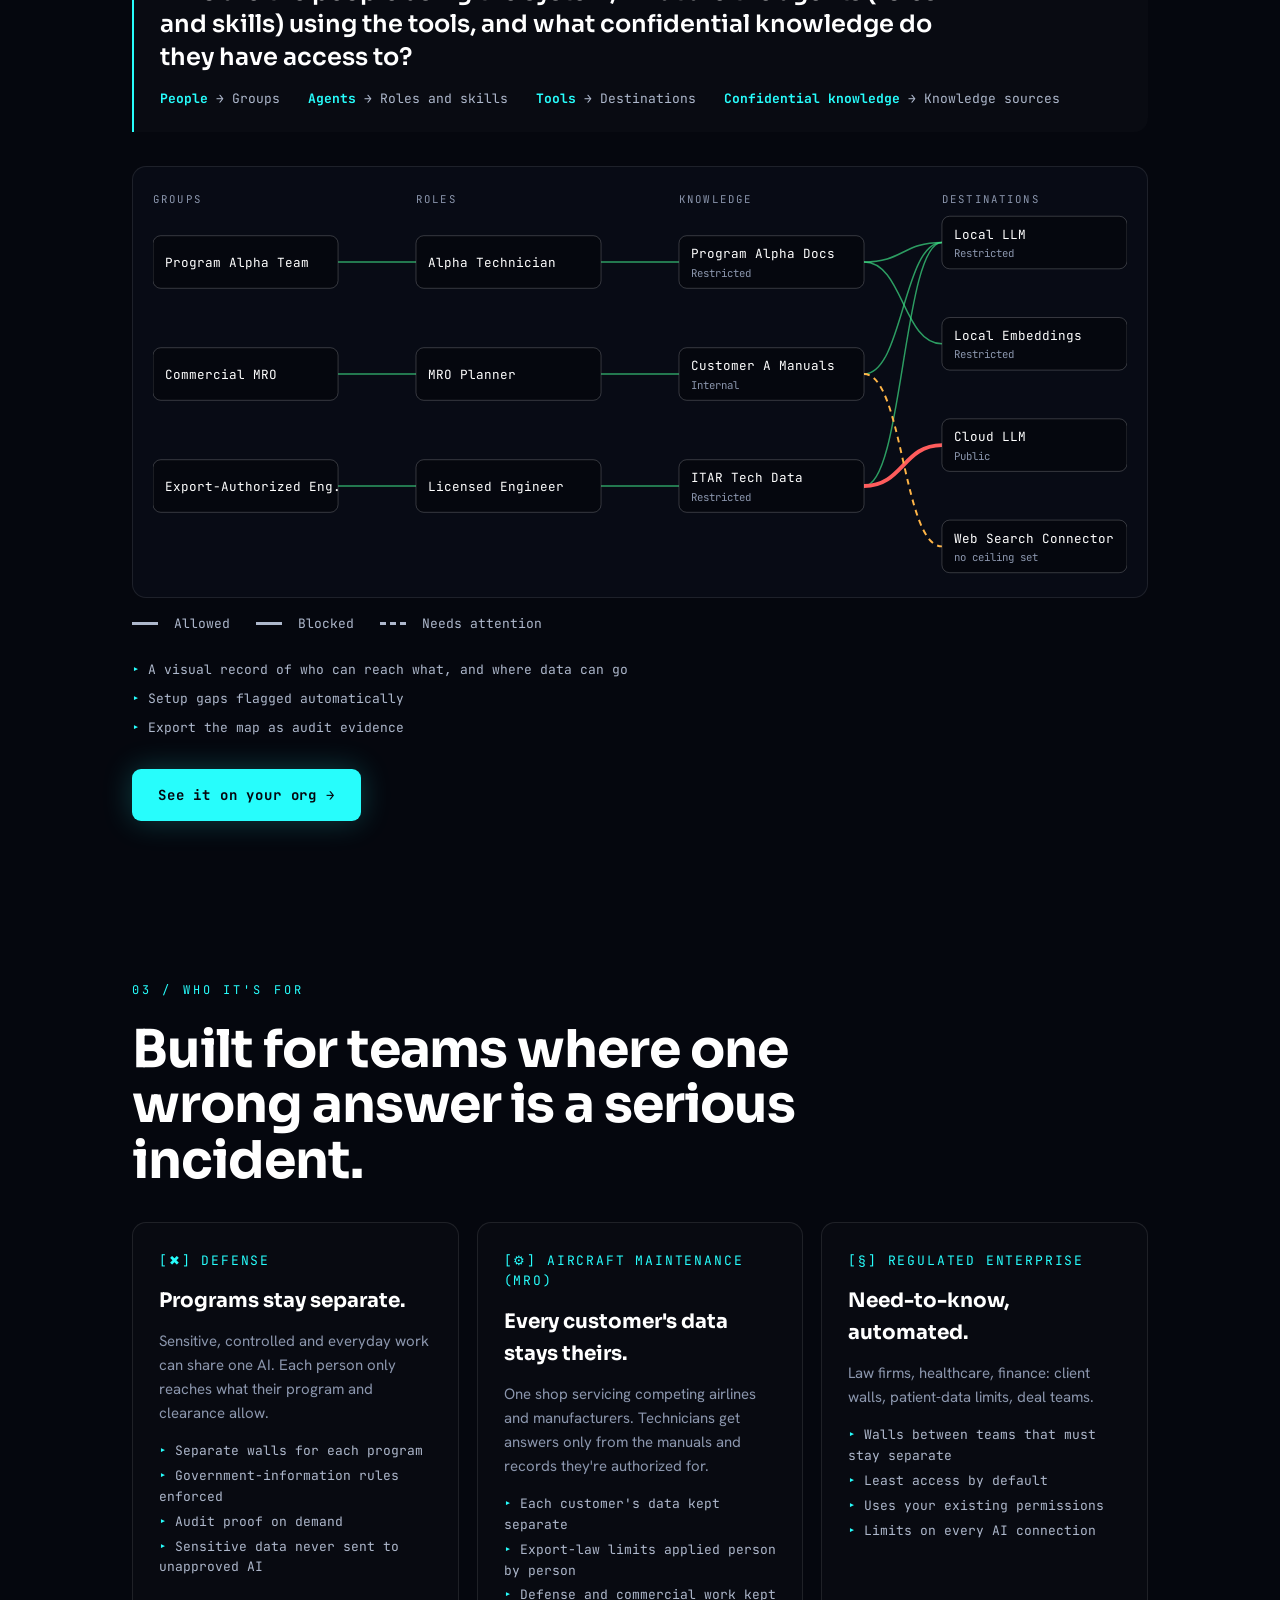
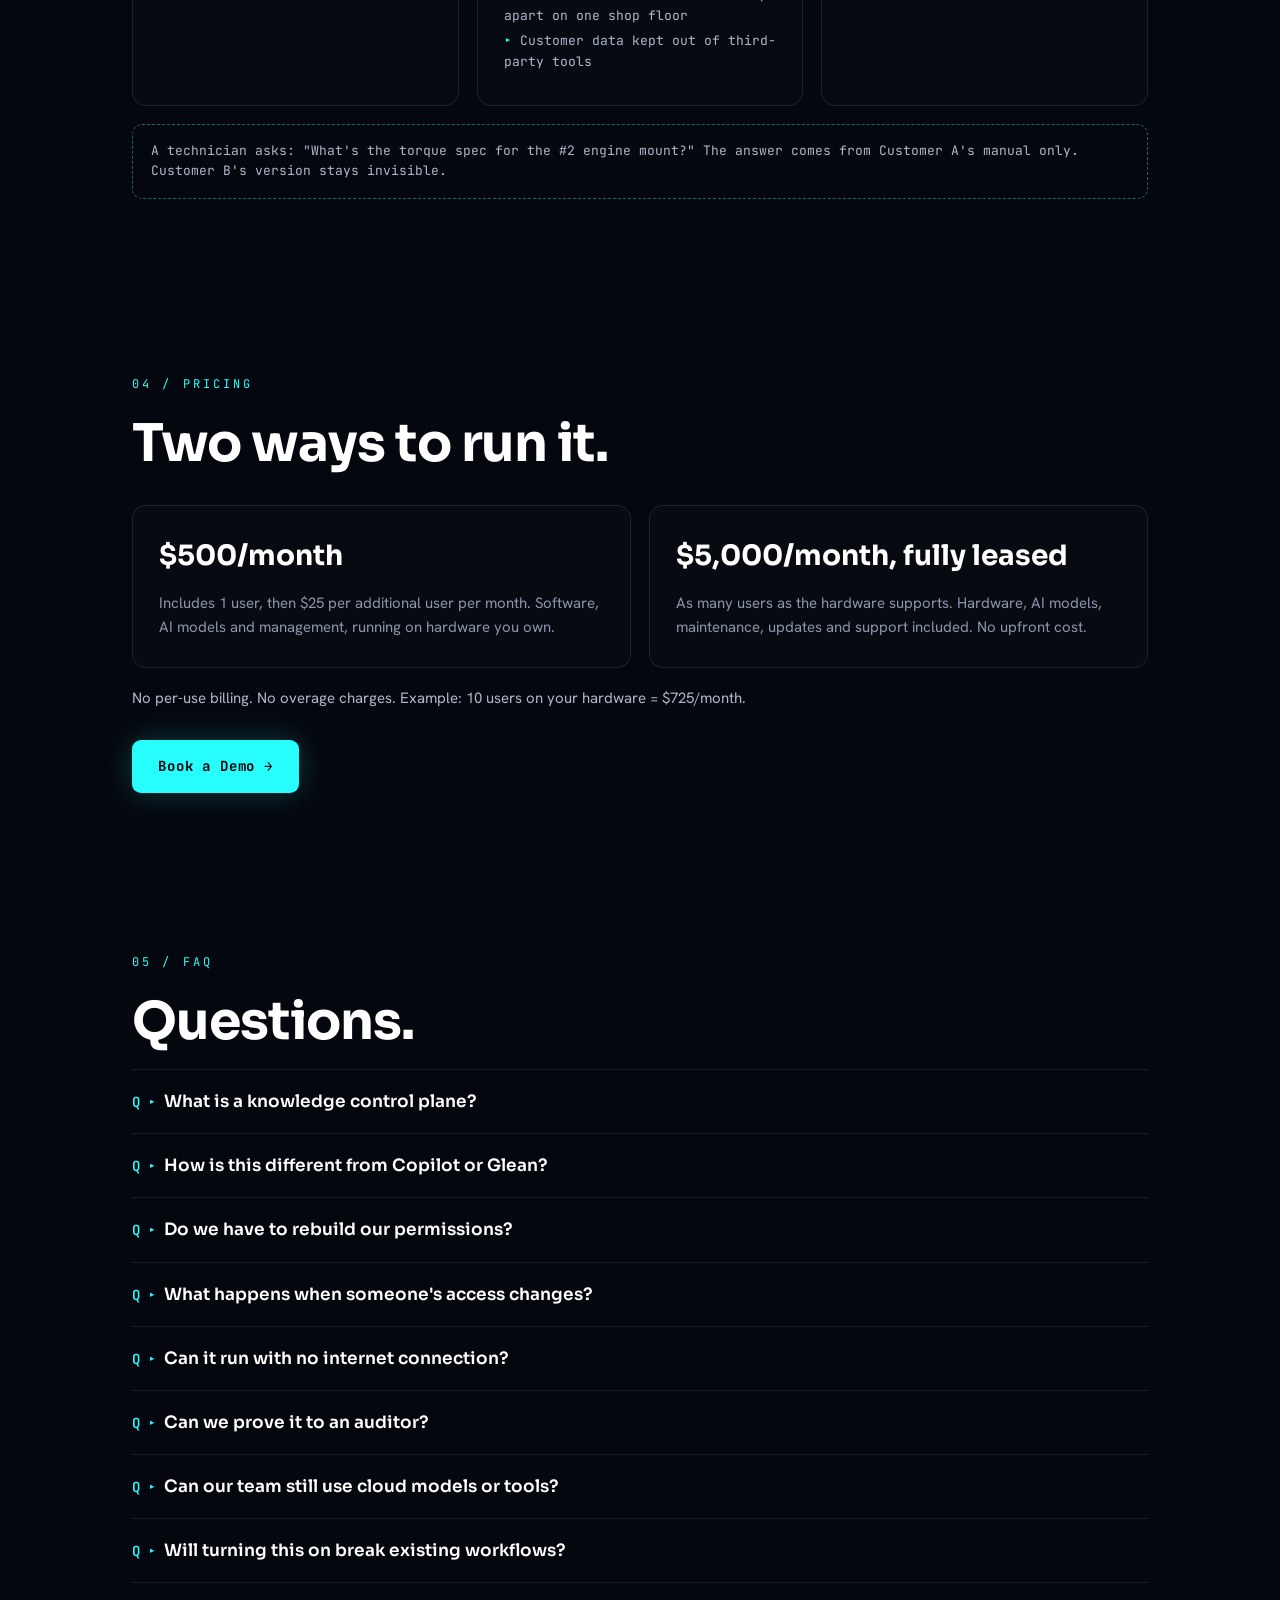
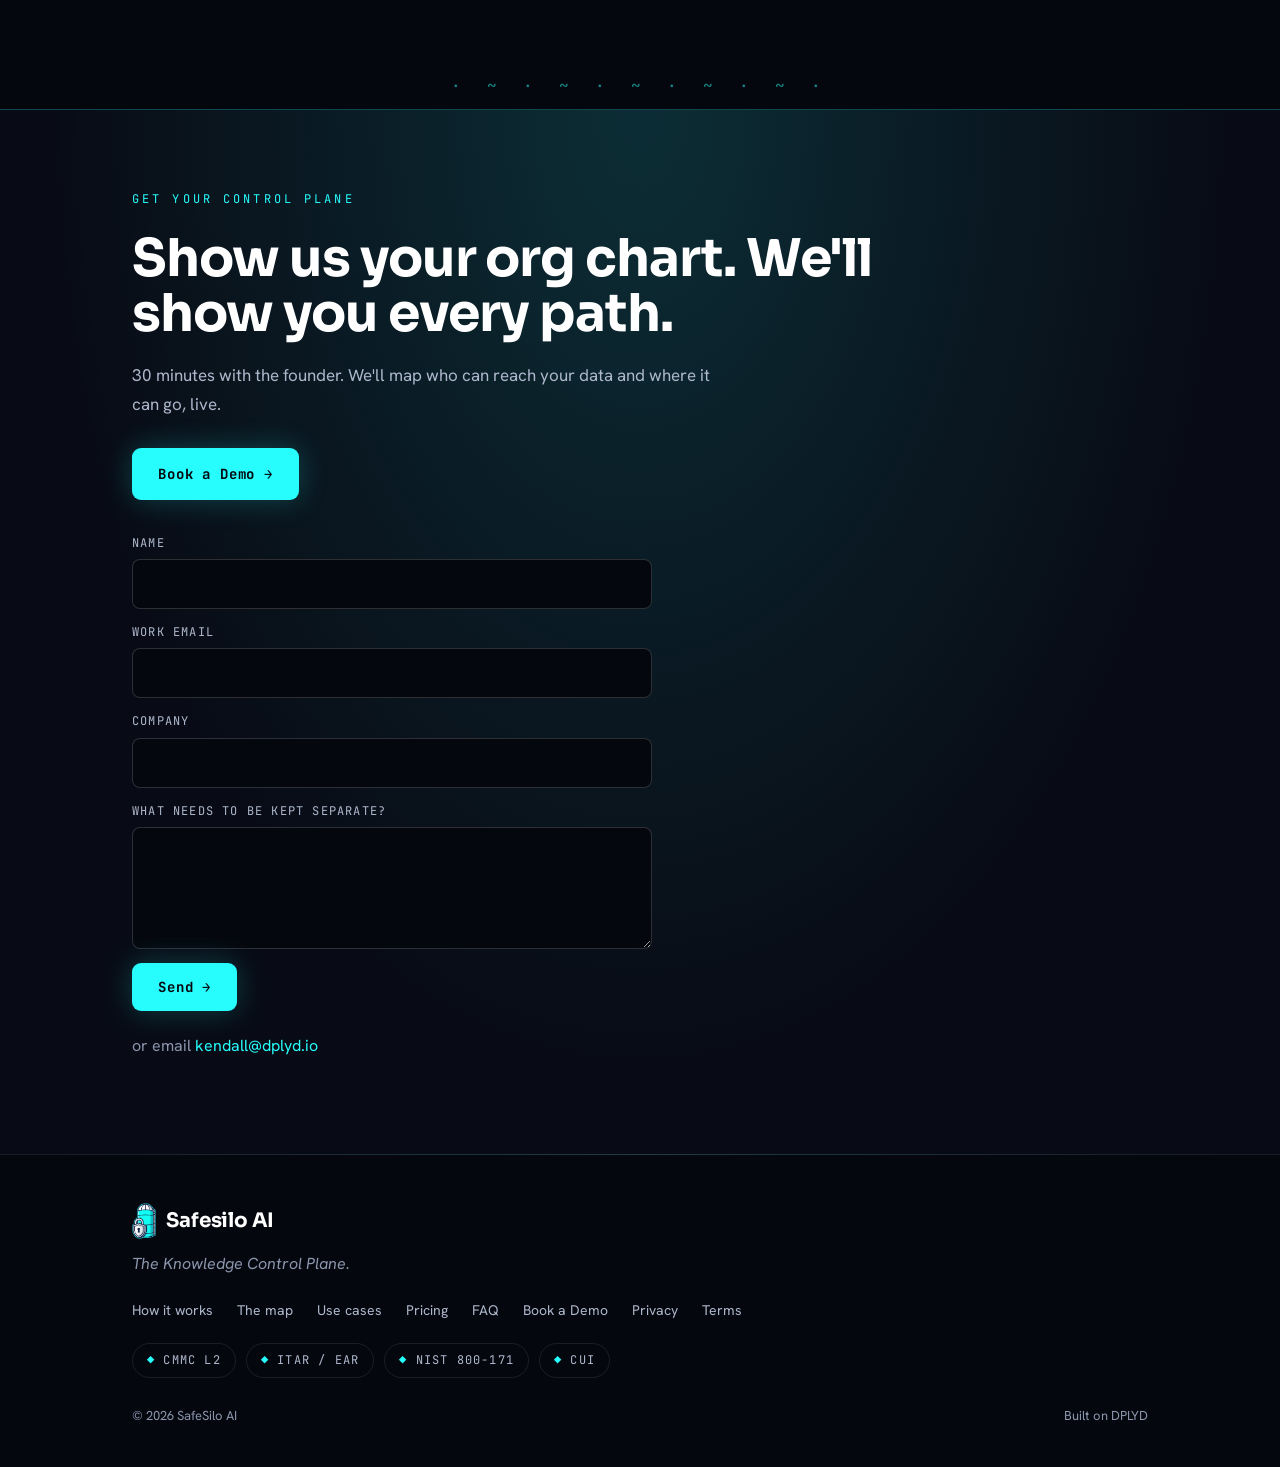
==== commit d9d1f396: "Make Knowledge Control Plane the core positioning Co-Authored-By: Claude Sonnet 5.5 <noreply@anthrop" ====
--- a/index.html
+++ b/index.html
@@ -3,12 +3,12 @@
 <head>
 <meta charset="utf-8">
 <meta name="viewport" content="width=device-width, initial-scale=1">
-<title>SafeSilo AI — Control Who Sees Data and Where It Goes</title>
-<meta name="description" content="Company AI that only shows each person what they're cleared to see, and only sends data to tools you approve. Built for defense, aircraft maintenance and other regulated teams. Starts at $500/month.">
+<title>SafeSilo AI — The Knowledge Control Plane for Company AI</title>
+<meta name="description" content="The Knowledge Control Plane: one layer that decides who your company AI answers and where your data can go. Built for defense, aircraft maintenance and other regulated teams. Starts at $500/month.">
 <link rel="canonical" href="https://safesilo.ai/">
 <meta property="og:type" content="website">
-<meta property="og:title" content="SafeSilo AI — Control Who Sees Data and Where It Goes">
-<meta property="og:description" content="Company AI that only shows each person what they're cleared to see, and only sends data to tools you approve. Built for defense, aircraft maintenance and other regulated teams. Starts at $500/month.">
+<meta property="og:title" content="SafeSilo AI — The Knowledge Control Plane for Company AI">
+<meta property="og:description" content="The Knowledge Control Plane: one layer that decides who your company AI answers and where your data can go. Built for defense, aircraft maintenance and other regulated teams. Starts at $500/month.">
 <meta property="og:url" content="https://safesilo.ai/">
 <meta property="og:image" content="https://safesilo.ai/assets/og-card.png">
 <meta name="twitter:card" content="summary_large_image">
@@ -44,9 +44,9 @@
   <div class="wrap">
     <div class="hero-grid">
     <div class="hero-copy">
-    <p class="eyebrow">Who can reach it, and where it can go.</p>
+    <p class="eyebrow">The Knowledge Control Plane</p>
     <h1>AI that only knows what you're allowed to know.</h1>
-    <p class="lead">SafeSilo lets your team use AI on sensitive company documents. Each person only gets answers from what they're cleared to see, and your data only goes to the AI tools you've approved.</p>
+    <p class="lead">SafeSilo is a knowledge control plane: one layer that decides who your AI answers and where your data goes. Each person only gets answers from what they're cleared to see, and your data only goes to the AI tools you've approved.</p>
     <div class="cta-row">
       <a href="#book" class="btn btn-primary">Book a Demo <span>→</span></a>
       <a href="#pricing" class="btn btn-ghost">See pricing</a>
@@ -94,6 +94,7 @@
   <div class="wrap">
     <p class="eyebrow">The problem</p>
     <h2>Most company AI treats everyone the same.</h2>
+    <p class="lead">Nothing sits between your people, your documents and your AI. That missing layer is the knowledge control plane.</p>
     <p class="lead">Connect an AI to your shared files and two things go wrong. Anyone can ask about any document, even ones they shouldn't see. And your documents can be sent to whatever outside AI service or plug-in the AI uses. For defense and aircraft maintenance companies, either mistake can mean a security breach, an export-law violation or a broken customer contract.</p>
     <div class="grid four">
       <div class="card"><h3>Security spills</h3><p>Sensitive government information shown to an employee who isn't cleared.</p></div>
@@ -111,14 +112,14 @@
   <div class="wrap">
     <p class="eyebrow">01 / How it works</p>
     <h2>Check who's asking, and where the answer goes.</h2>
-    <p class="lead">Who can reach it, and where it can go. Set once, enforced on every question.</p>
+    <p class="lead">The control plane has two halves. <b>Control:</b> connect, label and set the rules once. <b>Enforcement:</b> check, limit and test on every question.</p>
     <div class="grid">
-      <div class="card"><span class="num">01</span><h3>Connect</h3><p>Reads who's allowed to see what from the systems you already use: your user directory (Entra ID / Active Directory), SharePoint and shared folders. Nothing to rebuild.</p></div>
-      <div class="card"><span class="num">02</span><h3>Label</h3><p>Tags documents by sensitivity and owner: government-controlled, export-controlled, program, customer, contract.</p></div>
-      <div class="card"><span class="num">03</span><h3>Set rules</h3><p>Admins add roles and walled-off groups of documents ("silos") when your existing systems don't cover a rule.</p></div>
-      <div class="card"><span class="num">04</span><h3>Check first</h3><p>Before the AI looks at anything, SafeSilo narrows it to what that person may see. The AI never sees the rest. Every answer cites only allowed sources, and every question is logged.</p></div>
-      <div class="card"><span class="num">05</span><h3>Control exits</h3><p>Every outside AI service or tool gets a sensitivity limit: Public, Internal or Restricted. Data above that limit never goes there.</p></div>
-      <div class="card"><span class="num">06</span><h3>Test run first</h3><p>Start in watch-only mode. SafeSilo maps every path and records what it <em>would</em> block, without disrupting anyone. Switch on enforcement when you're ready.</p></div>
+      <div class="card"><span class="num">01</span><span class="tag">Control</span><h3>Connect</h3><p>Reads who's allowed to see what from the systems you already use: your user directory (Entra ID / Active Directory), SharePoint and shared folders. Nothing to rebuild.</p></div>
+      <div class="card"><span class="num">02</span><span class="tag">Control</span><h3>Label</h3><p>Tags documents by sensitivity and owner: government-controlled, export-controlled, program, customer, contract.</p></div>
+      <div class="card"><span class="num">03</span><span class="tag">Control</span><h3>Set rules</h3><p>Admins add roles and walled-off groups of documents ("silos") when your existing systems don't cover a rule.</p></div>
+      <div class="card"><span class="num">04</span><span class="tag">Enforcement</span><h3>Check first</h3><p>Before the AI looks at anything, SafeSilo narrows it to what that person may see. The AI never sees the rest. Every answer cites only allowed sources, and every question is logged.</p></div>
+      <div class="card"><span class="num">05</span><span class="tag">Enforcement</span><h3>Control exits</h3><p>Every outside AI service or tool gets a sensitivity limit: Public, Internal or Restricted. Data above that limit never goes there.</p></div>
+      <div class="card"><span class="num">06</span><span class="tag">Enforcement</span><h3>Test run first</h3><p>Start in watch-only mode. SafeSilo maps every path and records what it <em>would</em> block, without disrupting anyone. Switch on enforcement when you're ready.</p></div>
     </div>
     <p class="callout">&gt; default is no · check who's asking first · limit where data goes · log every answer</p>
     <p class="muted">Runs on your own servers by default. Connects to outside AI services only where your policy allows. Built on <a href="https://dplyd.io" class="hi">DPLYD</a>.</p>
@@ -129,7 +130,7 @@
 <section id="paths">
   <div class="wrap">
     <p class="eyebrow">02 / The whole picture</p>
-    <h2>Who can reach it, and where it can go.</h2>
+    <h2>Your control plane, visualized.</h2>
     <p class="lead">One picture of every group, role, skill, document source and AI tool, showing what's allowed, what's blocked and what's set up wrong. See it before an auditor or an incident does.</p>
     <blockquote class="ask">
       <p>Who are the people using the system, what are the agents (roles and skills) using the tools, and what confidential knowledge do they have access to?</p>
@@ -209,7 +210,8 @@
   <div class="wrap">
     <p class="eyebrow">05 / FAQ</p>
     <h2>Questions.</h2>
-    <details><summary>How is this different from Copilot or Glean?</summary><p>Those run in someone else's cloud and rely on a copy of your permissions. SafeSilo runs on your hardware and checks permissions before the AI sees any content.</p></details>
+    <details><summary>What is a knowledge control plane?</summary><p>The layer between your people, your documents and your AI. It decides who each answer can draw from and which AI tools may receive your data, and it logs every question.</p></details>
+    <details><summary>How is this different from Copilot or Glean?</summary><p>Those are AI apps that run in someone else's cloud and rely on a copy of your permissions. SafeSilo is the control plane underneath: it runs on your hardware and checks permissions before the AI sees any content.</p></details>
     <details><summary>Do we have to rebuild our permissions?</summary><p>No. It reads your existing groups and permissions. You only add rules where your current systems fall short.</p></details>
     <details><summary>What happens when someone's access changes?</summary><p>Access updates on a schedule you set (default: near-real-time for changes in your user directory). Once someone's access is removed, it's gone as of their next question.</p></details>
     <details><summary>Can it run with no internet connection?</summary><p>Yes. It can run fully disconnected, with updates delivered offline. If you do allow outside AI services or tools, SafeSilo controls exactly which data can reach them.</p></details>
@@ -224,7 +226,7 @@
 <!-- BOOK -->
 <section id="book">
   <div class="wrap">
-    <p class="eyebrow">Who can reach it, and where it can go.</p>
+    <p class="eyebrow">Get your control plane</p>
     <h2>Show us your org chart. We'll show you every path.</h2>
     <p class="lead">30 minutes with the founder. We'll map who can reach your data and where it can go, live.</p>
     <div class="cta-row" style="margin-bottom:0">
@@ -247,7 +249,7 @@
 <footer>
   <div class="wrap">
     <a class="brand" href="#top"><img src="assets/logo-256.png" alt="" width="20" height="36"><span>Safesilo AI</span></a>
-    <p class="muted" style="margin-top:12px"><em>Who can reach it, and where it can go.</em></p>
+    <p class="muted" style="margin-top:12px"><em>The Knowledge Control Plane.</em></p>
     <div class="foot-links">
       <a href="#how">How it works</a><a href="#paths">The map</a><a href="#use-cases">Use cases</a><a href="#pricing">Pricing</a><a href="#faq">FAQ</a><a href="#book">Book a Demo</a><a href="privacy.html">Privacy</a><a href="terms.html">Terms</a>
     </div>
--- a/style.css
+++ b/style.css
@@ -74,6 +74,7 @@
 .card p { font-size: 15px; color: var(--muted); margin: 0; }
 .card h3 { font-size: 20px; }
 .num { font-family: var(--mono); font-size: 13px; letter-spacing: .2em; color: var(--cyan); margin-bottom: 14px; display: block; }
+.tag { font-family: var(--mono); font-size: 11px; letter-spacing: .18em; text-transform: uppercase; color: var(--muted, #8a97a8); margin: -6px 0 12px; display: block; }
 .callout { font-family: var(--mono); font-size: 14px; color: var(--cyan); border-left: 2px solid var(--cyan); background: var(--bg2); padding: 14px 18px; margin: 30px 0 16px; overflow-x: auto; }
 .icon { font-family: var(--mono); color: var(--cyan); font-size: 13px; letter-spacing: .14em; display: block; margin-bottom: 14px; }
 .card ul { list-style: none; padding: 0; margin: 16px 0 0; font-family: var(--mono); font-size: 13px; color: var(--soft); }
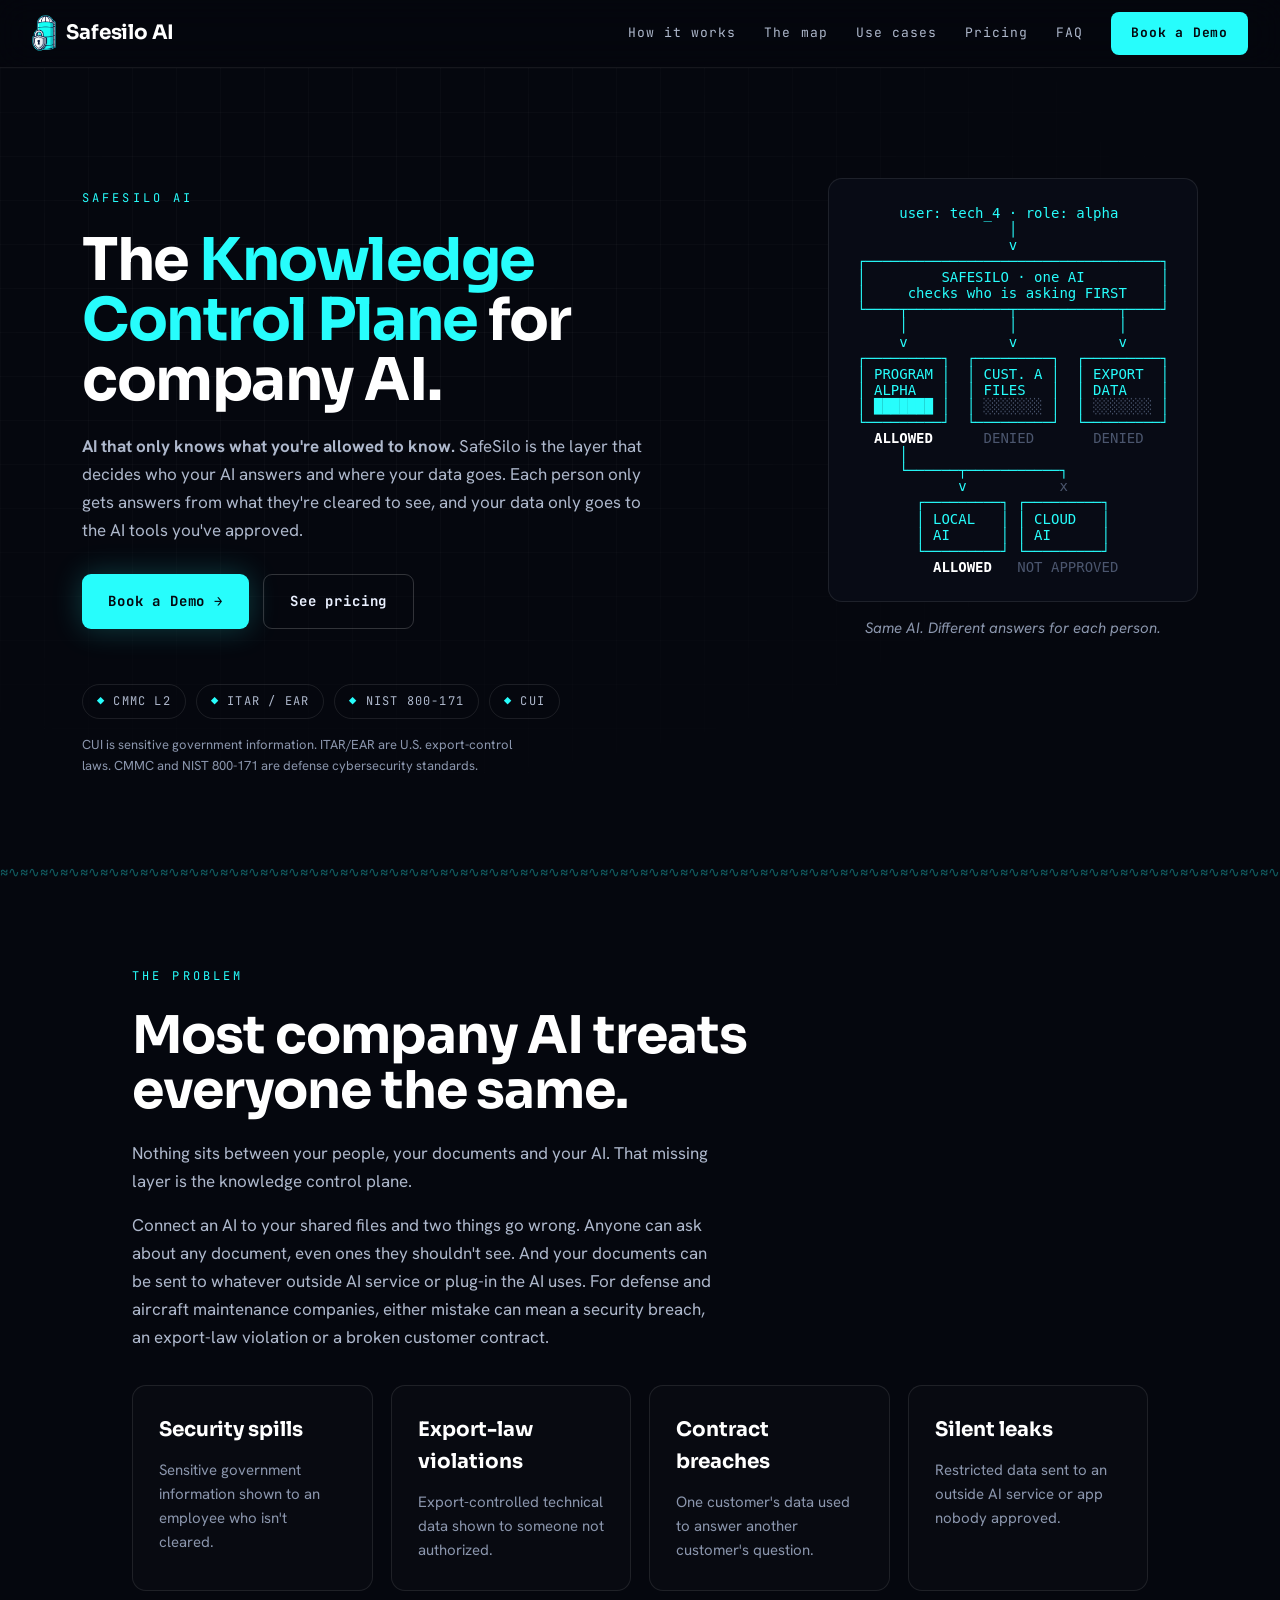
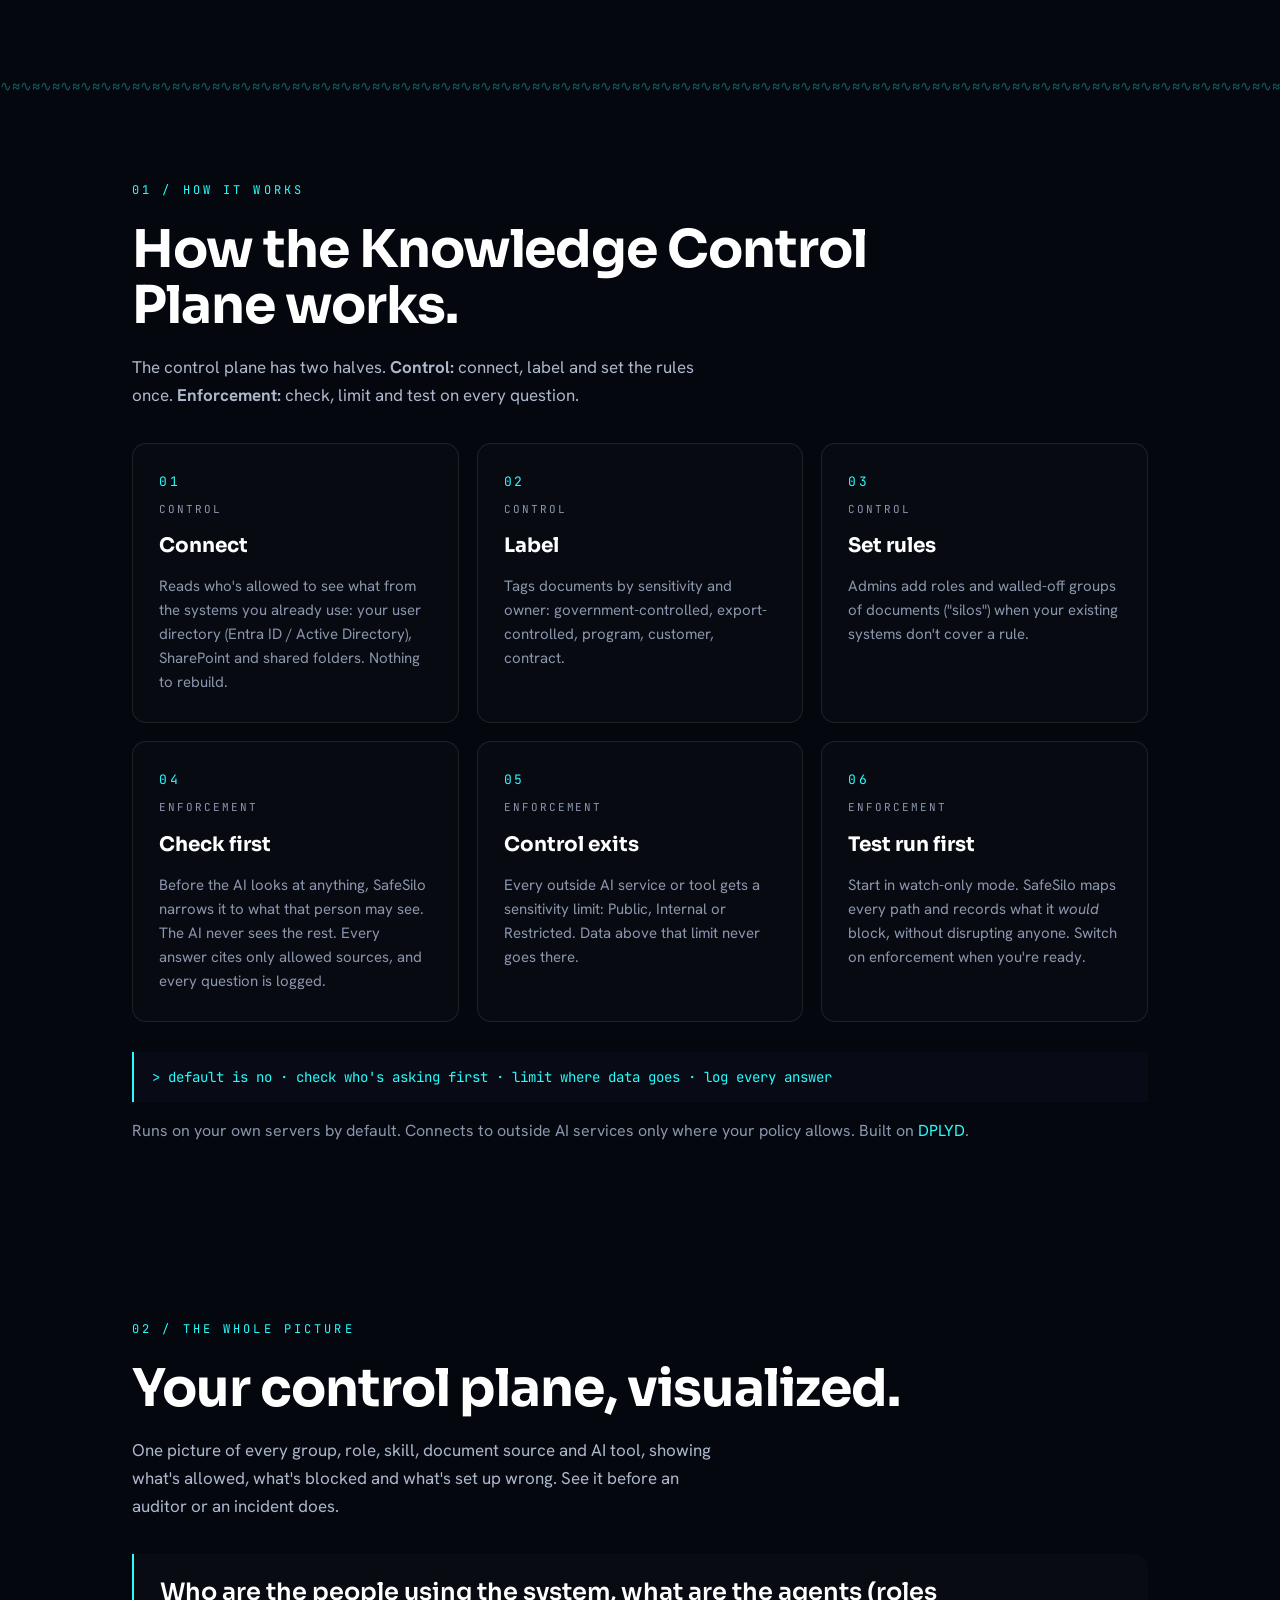
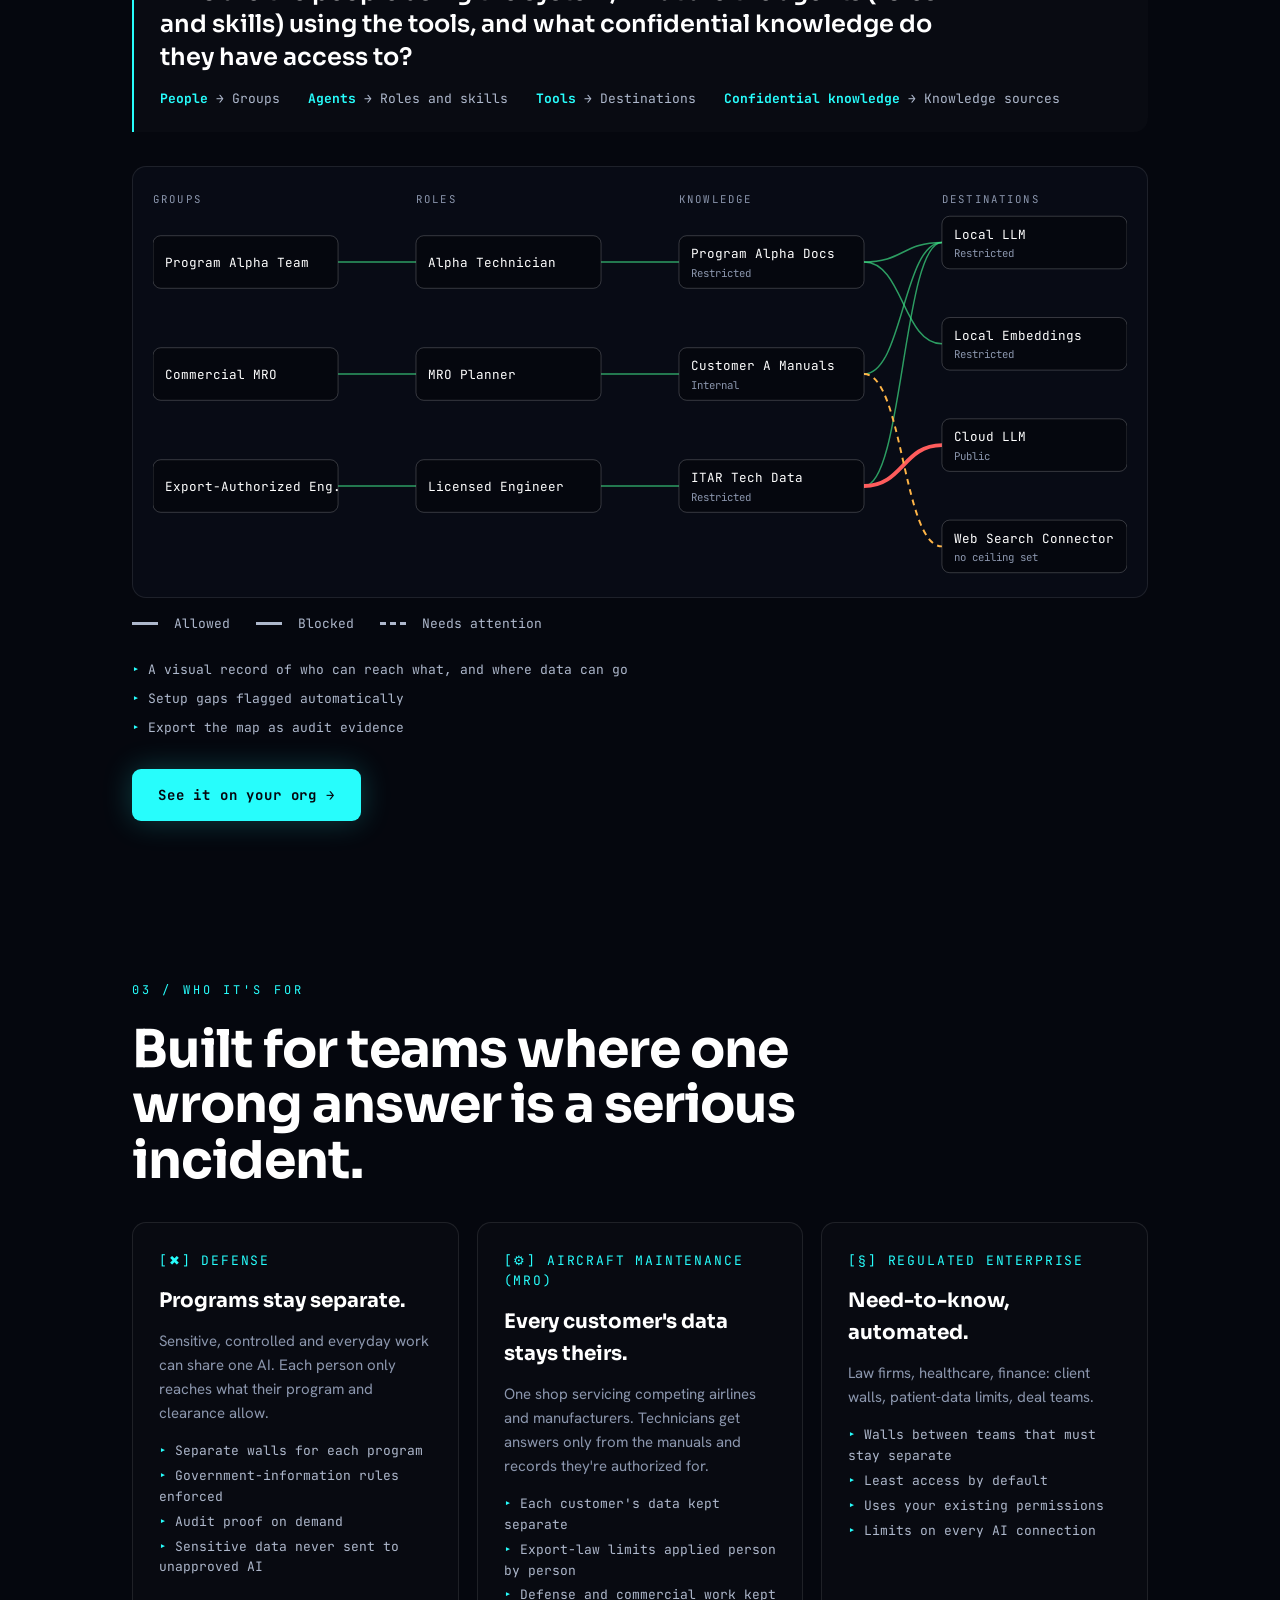
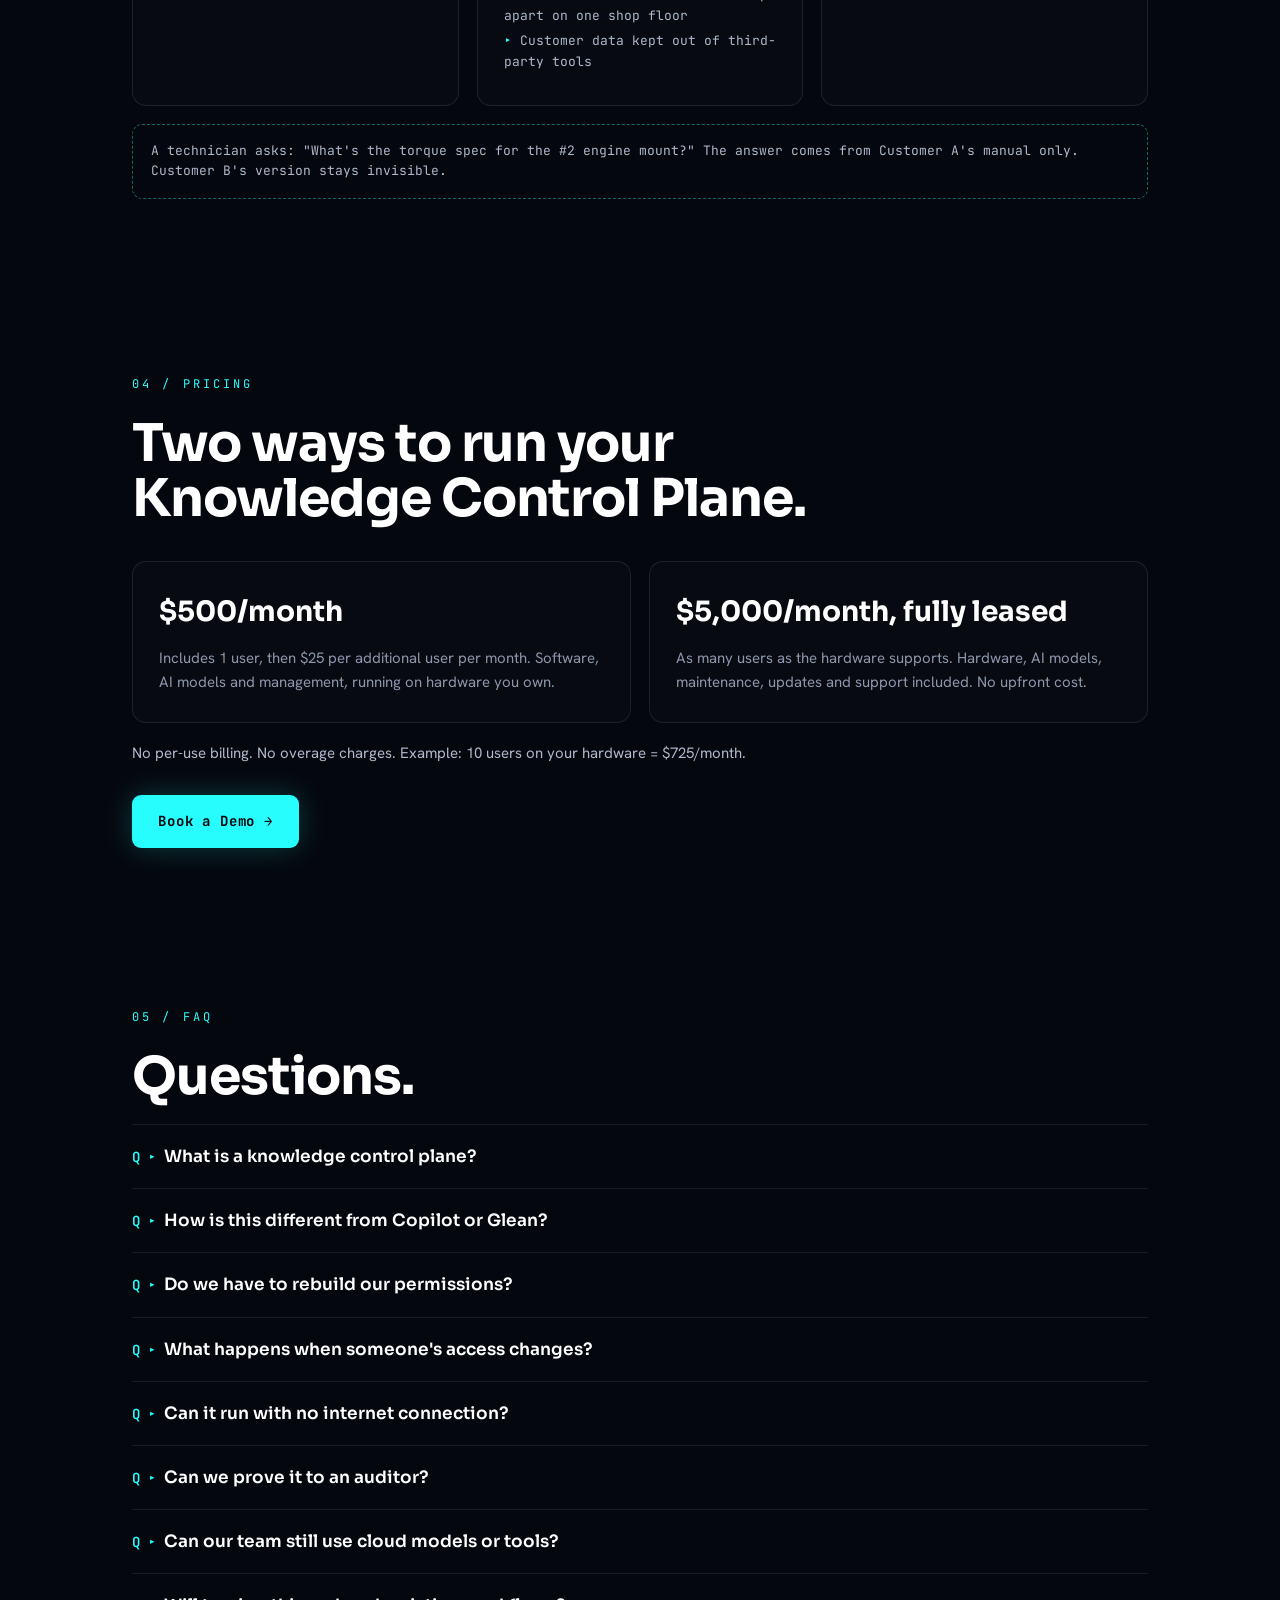
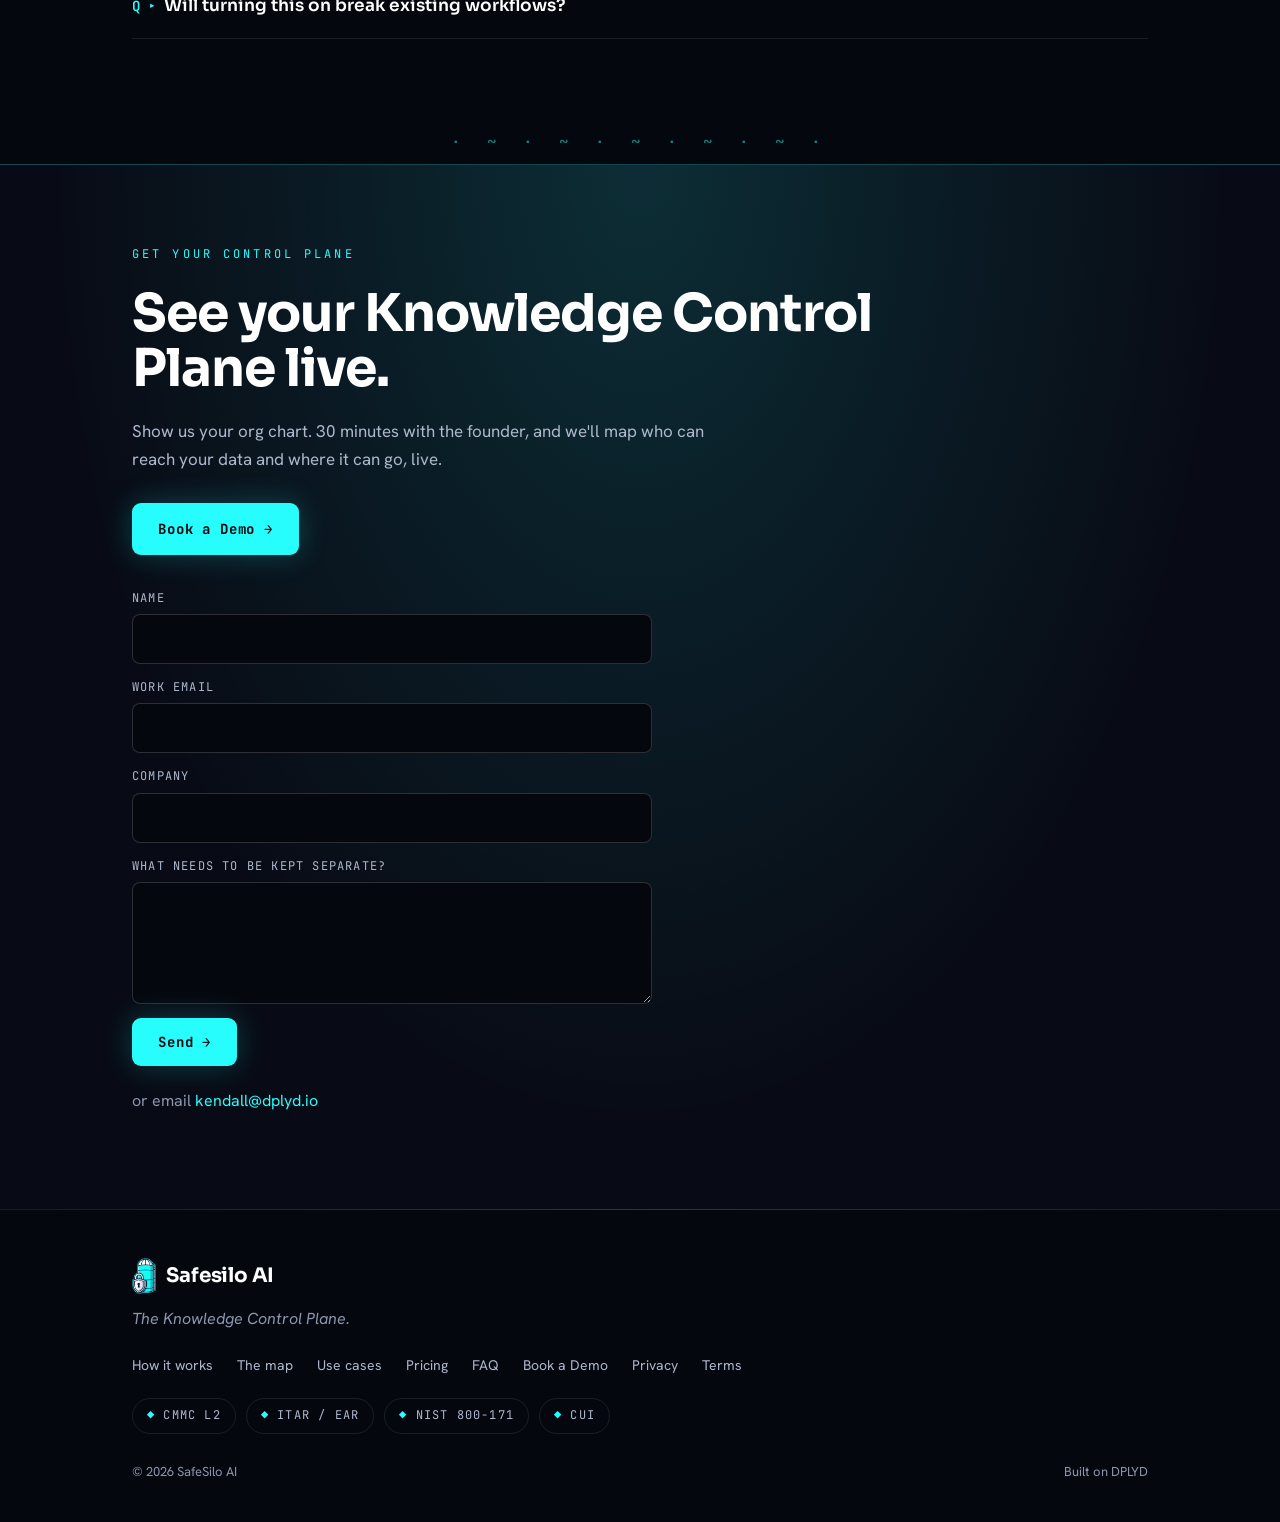
==== commit 3c9506d6: "Lead with Knowledge Control Plane as the hero H1 and section headings Co-Authored-By: Claude Sonnet " ====
--- a/index.html
+++ b/index.html
@@ -3,11 +3,11 @@
 <head>
 <meta charset="utf-8">
 <meta name="viewport" content="width=device-width, initial-scale=1">
-<title>SafeSilo AI — The Knowledge Control Plane for Company AI</title>
+<title>The Knowledge Control Plane for Company AI — SafeSilo</title>
 <meta name="description" content="The Knowledge Control Plane: one layer that decides who your company AI answers and where your data can go. Built for defense, aircraft maintenance and other regulated teams. Starts at $500/month.">
 <link rel="canonical" href="https://safesilo.ai/">
 <meta property="og:type" content="website">
-<meta property="og:title" content="SafeSilo AI — The Knowledge Control Plane for Company AI">
+<meta property="og:title" content="The Knowledge Control Plane for Company AI — SafeSilo">
 <meta property="og:description" content="The Knowledge Control Plane: one layer that decides who your company AI answers and where your data can go. Built for defense, aircraft maintenance and other regulated teams. Starts at $500/month.">
 <meta property="og:url" content="https://safesilo.ai/">
 <meta property="og:image" content="https://safesilo.ai/assets/og-card.png">
@@ -44,9 +44,9 @@
   <div class="wrap">
     <div class="hero-grid">
     <div class="hero-copy">
-    <p class="eyebrow">The Knowledge Control Plane</p>
-    <h1>AI that only knows what you're allowed to know.</h1>
-    <p class="lead">SafeSilo is a knowledge control plane: one layer that decides who your AI answers and where your data goes. Each person only gets answers from what they're cleared to see, and your data only goes to the AI tools you've approved.</p>
+    <p class="eyebrow">SafeSilo AI</p>
+    <h1>The <span class="hl">Knowledge Control Plane</span> for company AI.</h1>
+    <p class="lead"><b>AI that only knows what you're allowed to know.</b> SafeSilo is the layer that decides who your AI answers and where your data goes. Each person only gets answers from what they're cleared to see, and your data only goes to the AI tools you've approved.</p>
     <div class="cta-row">
       <a href="#book" class="btn btn-primary">Book a Demo <span>→</span></a>
       <a href="#pricing" class="btn btn-ghost">See pricing</a>
@@ -111,7 +111,7 @@
 <section id="how">
   <div class="wrap">
     <p class="eyebrow">01 / How it works</p>
-    <h2>Check who's asking, and where the answer goes.</h2>
+    <h2>How the Knowledge Control Plane works.</h2>
     <p class="lead">The control plane has two halves. <b>Control:</b> connect, label and set the rules once. <b>Enforcement:</b> check, limit and test on every question.</p>
     <div class="grid">
       <div class="card"><span class="num">01</span><span class="tag">Control</span><h3>Connect</h3><p>Reads who's allowed to see what from the systems you already use: your user directory (Entra ID / Active Directory), SharePoint and shared folders. Nothing to rebuild.</p></div>
@@ -189,7 +189,7 @@
 <section id="pricing">
   <div class="wrap">
     <p class="eyebrow">04 / Pricing</p>
-    <h2>Two ways to run it.</h2>
+    <h2>Two ways to run your Knowledge Control Plane.</h2>
     <div class="grid">
       <div class="card price">
         <h3>$500/month</h3>
@@ -227,8 +227,8 @@
 <section id="book">
   <div class="wrap">
     <p class="eyebrow">Get your control plane</p>
-    <h2>Show us your org chart. We'll show you every path.</h2>
-    <p class="lead">30 minutes with the founder. We'll map who can reach your data and where it can go, live.</p>
+    <h2>See your Knowledge Control Plane live.</h2>
+    <p class="lead">Show us your org chart. 30 minutes with the founder, and we'll map who can reach your data and where it can go, live.</p>
     <div class="cta-row" style="margin-bottom:0">
       <a href="https://cal.com/kdplyd/30min" target="_blank" rel="noopener" class="btn btn-primary">Book a Demo <span>→</span></a>
     </div>
--- a/style.css
+++ b/style.css
@@ -176,3 +176,4 @@
 .ask li b { color: var(--cyan); font-weight: 700; }
 
 .gloss { font-size: 13px; color: var(--muted); max-width: 62ch; margin: 16px 0 0; }
+.hl { color: var(--cyan); }
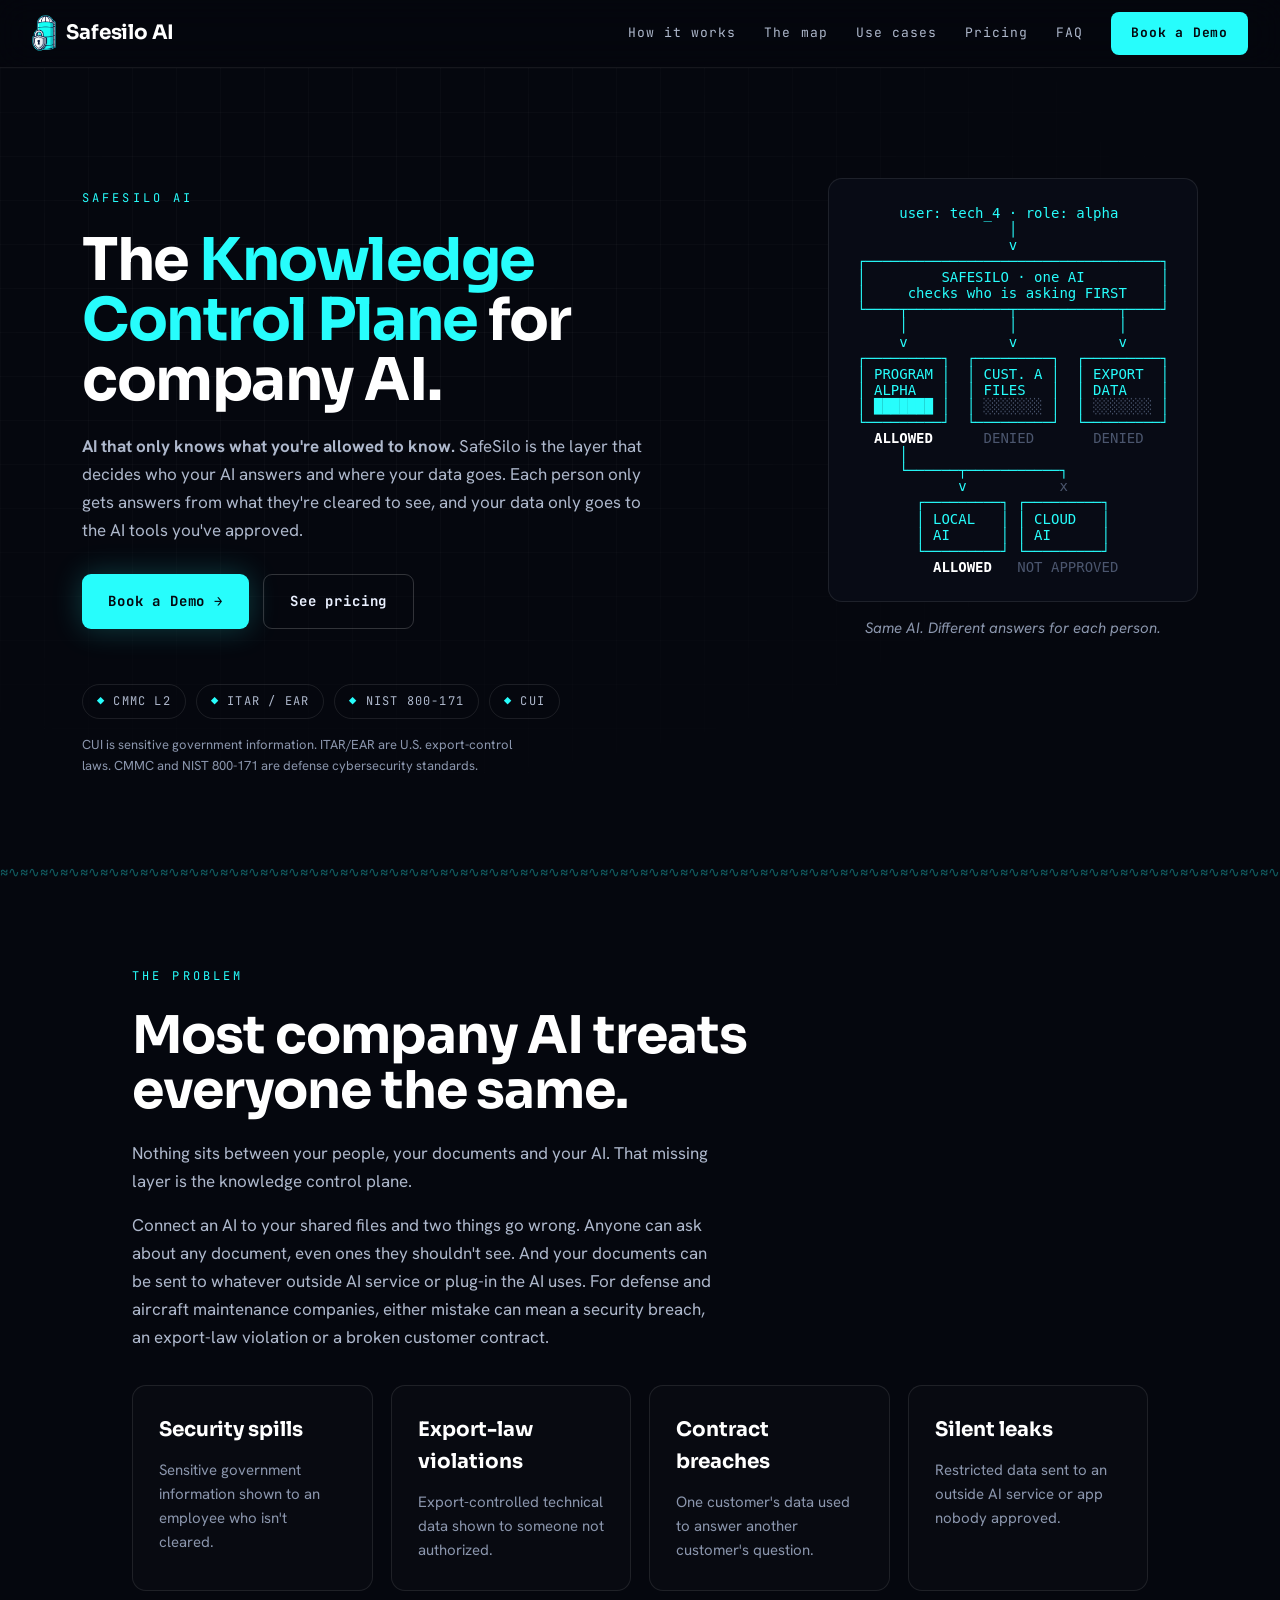
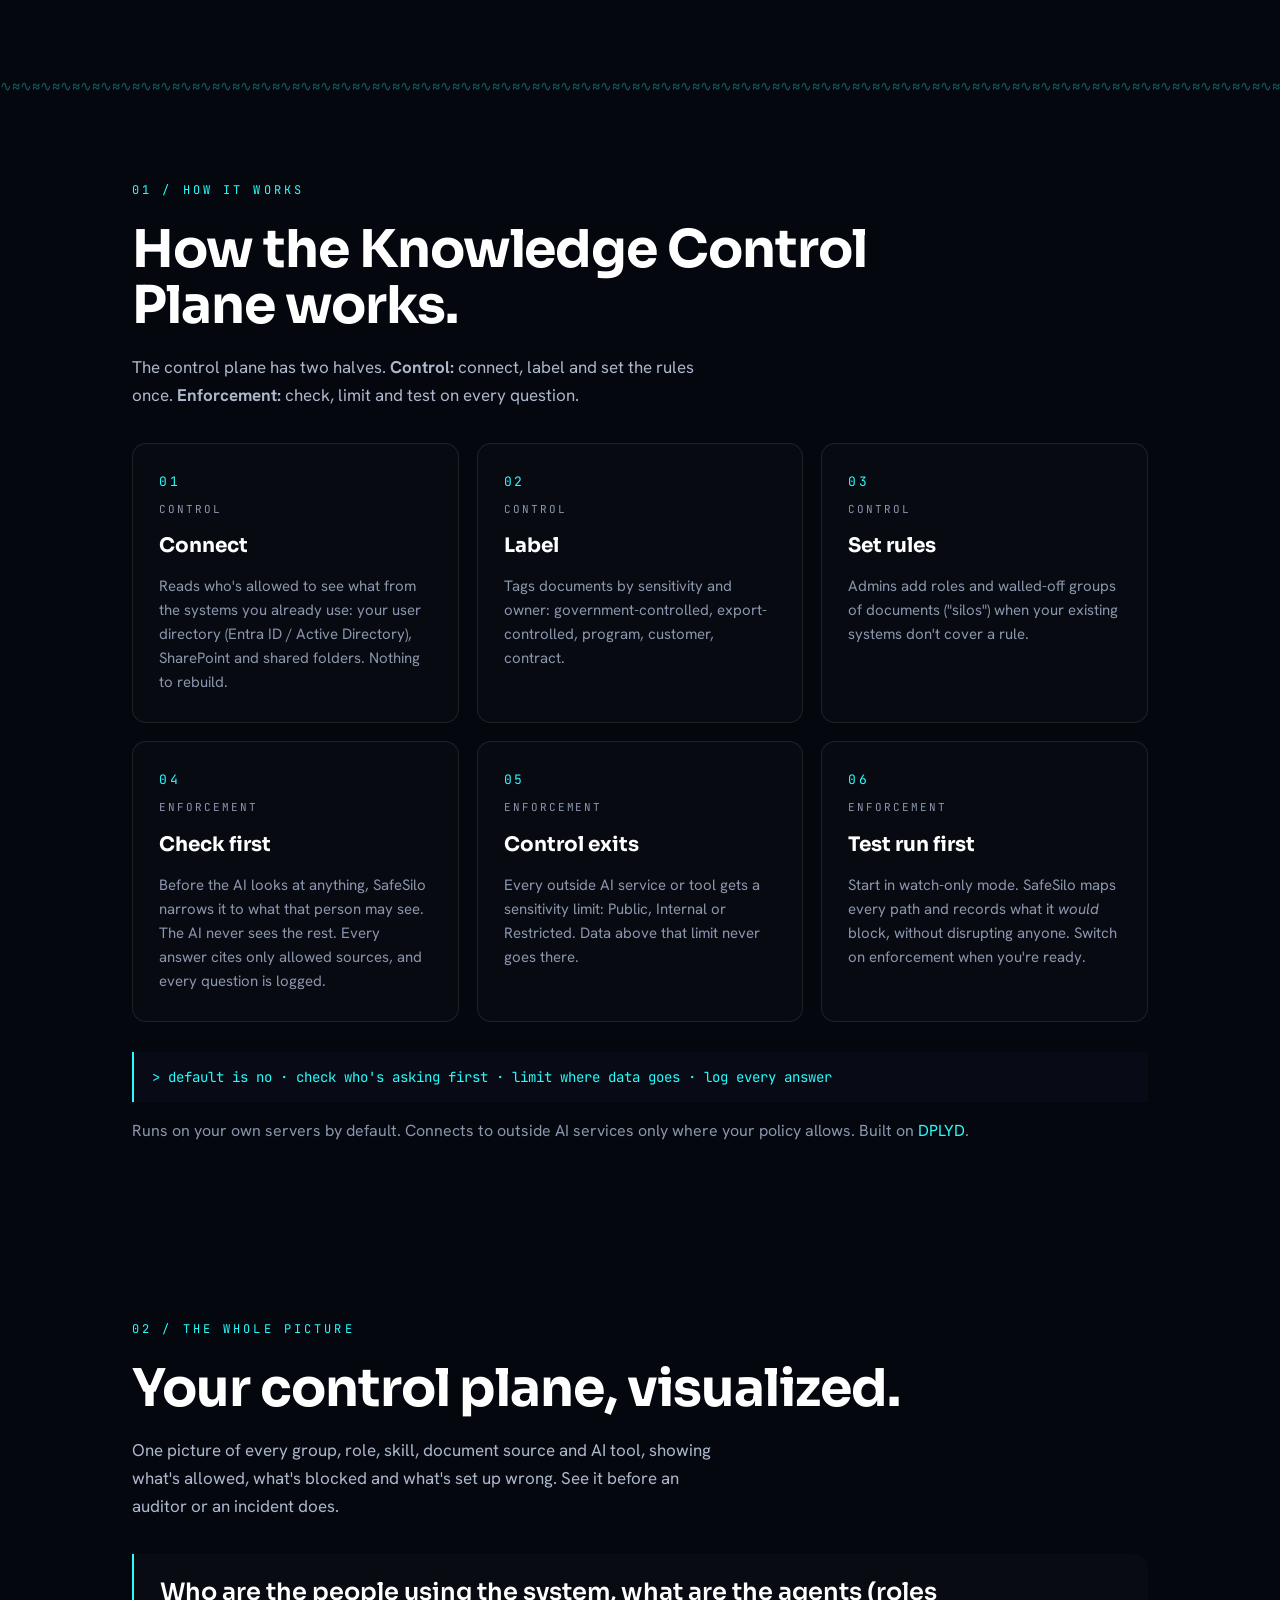
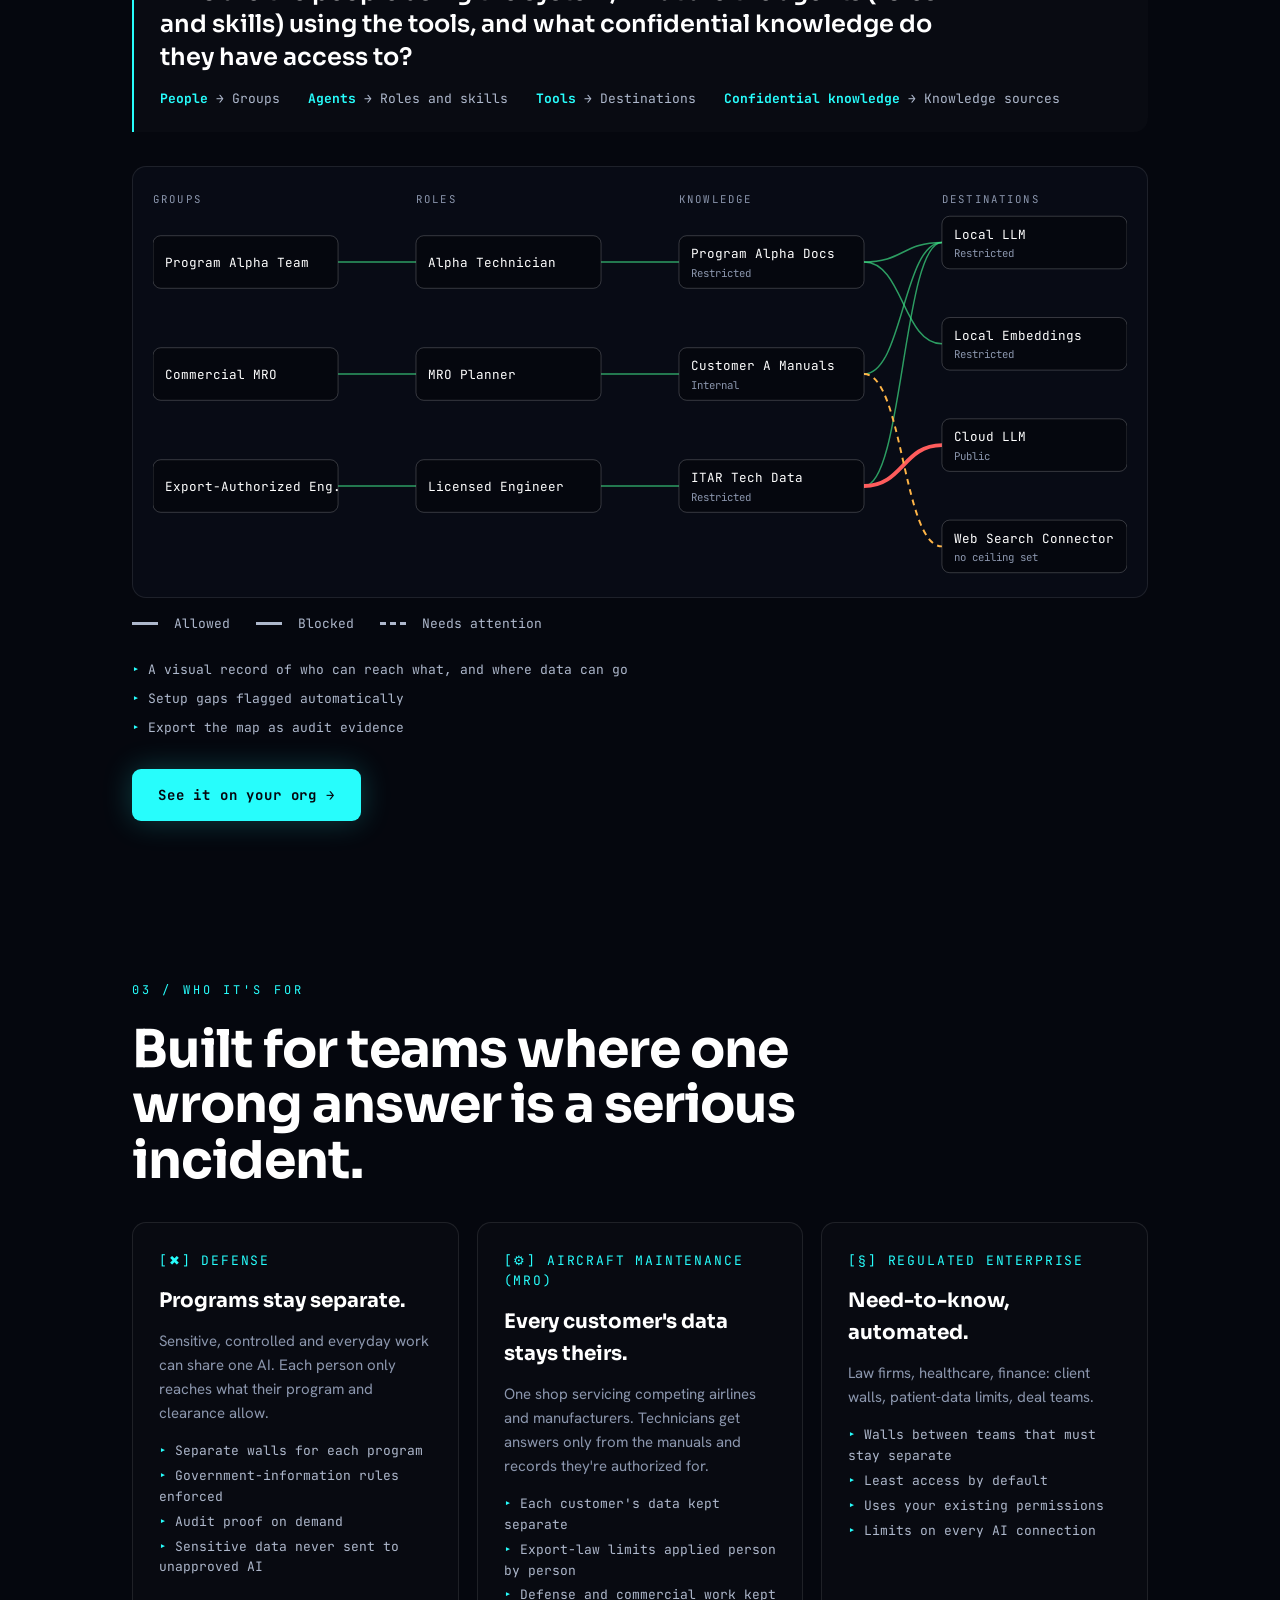
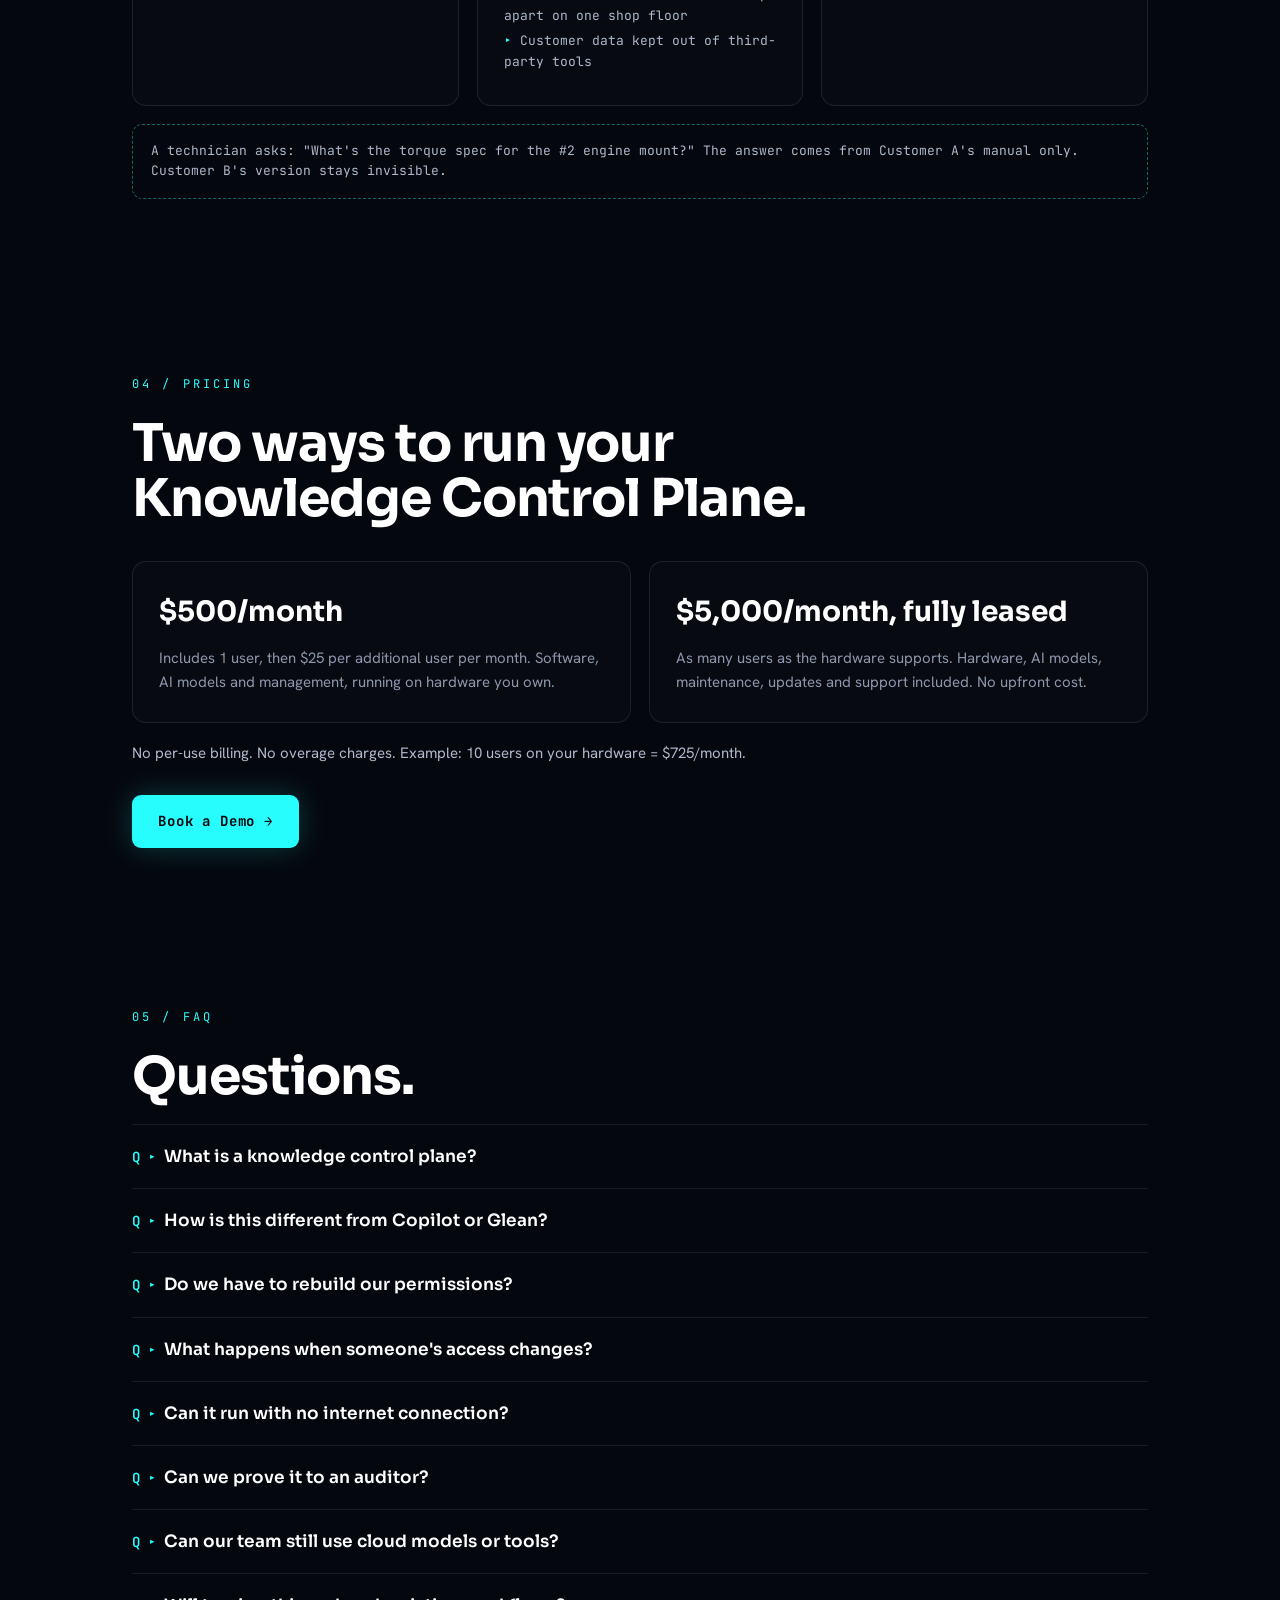
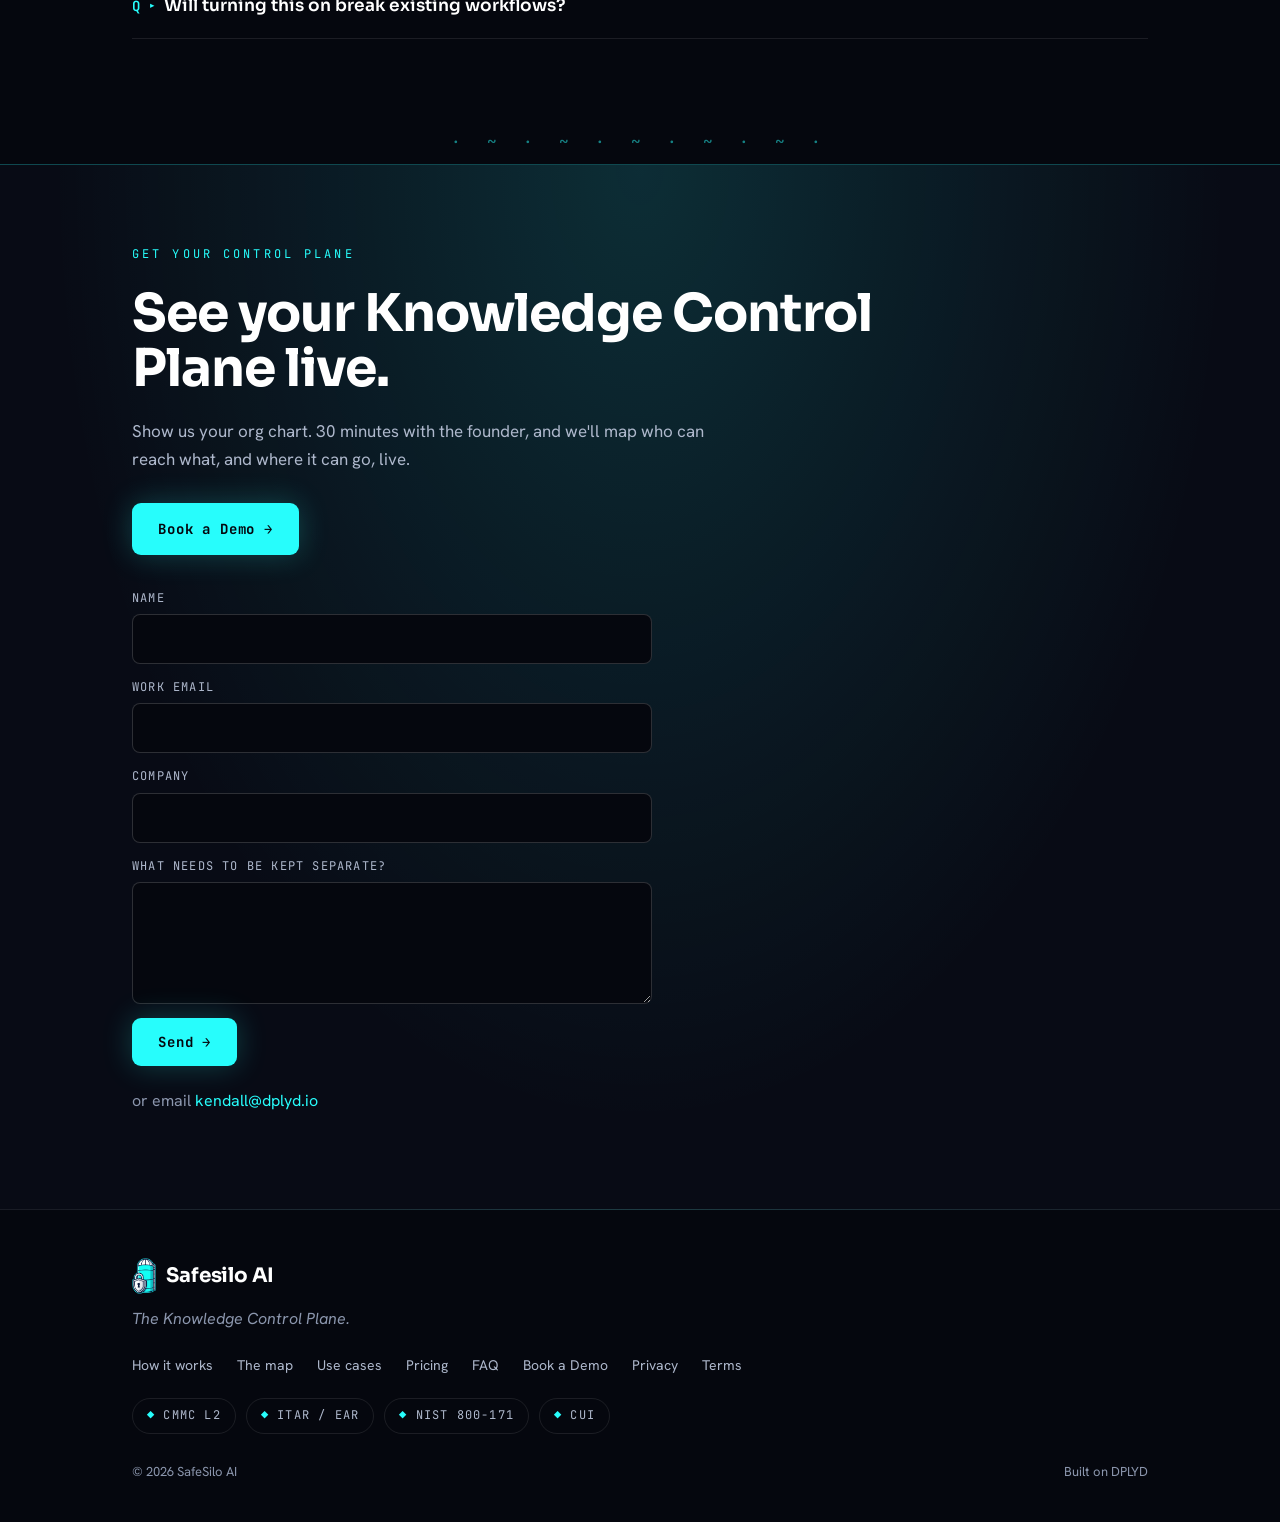
==== commit ec935f49: "Change tagline to 'who can reach what' Co-Authored-By: Claude Sonnet 5.5 <noreply@anthropic.com> Cla" ====
--- a/index.html
+++ b/index.html
@@ -228,7 +228,7 @@
   <div class="wrap">
     <p class="eyebrow">Get your control plane</p>
     <h2>See your Knowledge Control Plane live.</h2>
-    <p class="lead">Show us your org chart. 30 minutes with the founder, and we'll map who can reach your data and where it can go, live.</p>
+    <p class="lead">Show us your org chart. 30 minutes with the founder, and we'll map who can reach what, and where it can go, live.</p>
     <div class="cta-row" style="margin-bottom:0">
       <a href="https://cal.com/kdplyd/30min" target="_blank" rel="noopener" class="btn btn-primary">Book a Demo <span>→</span></a>
     </div>
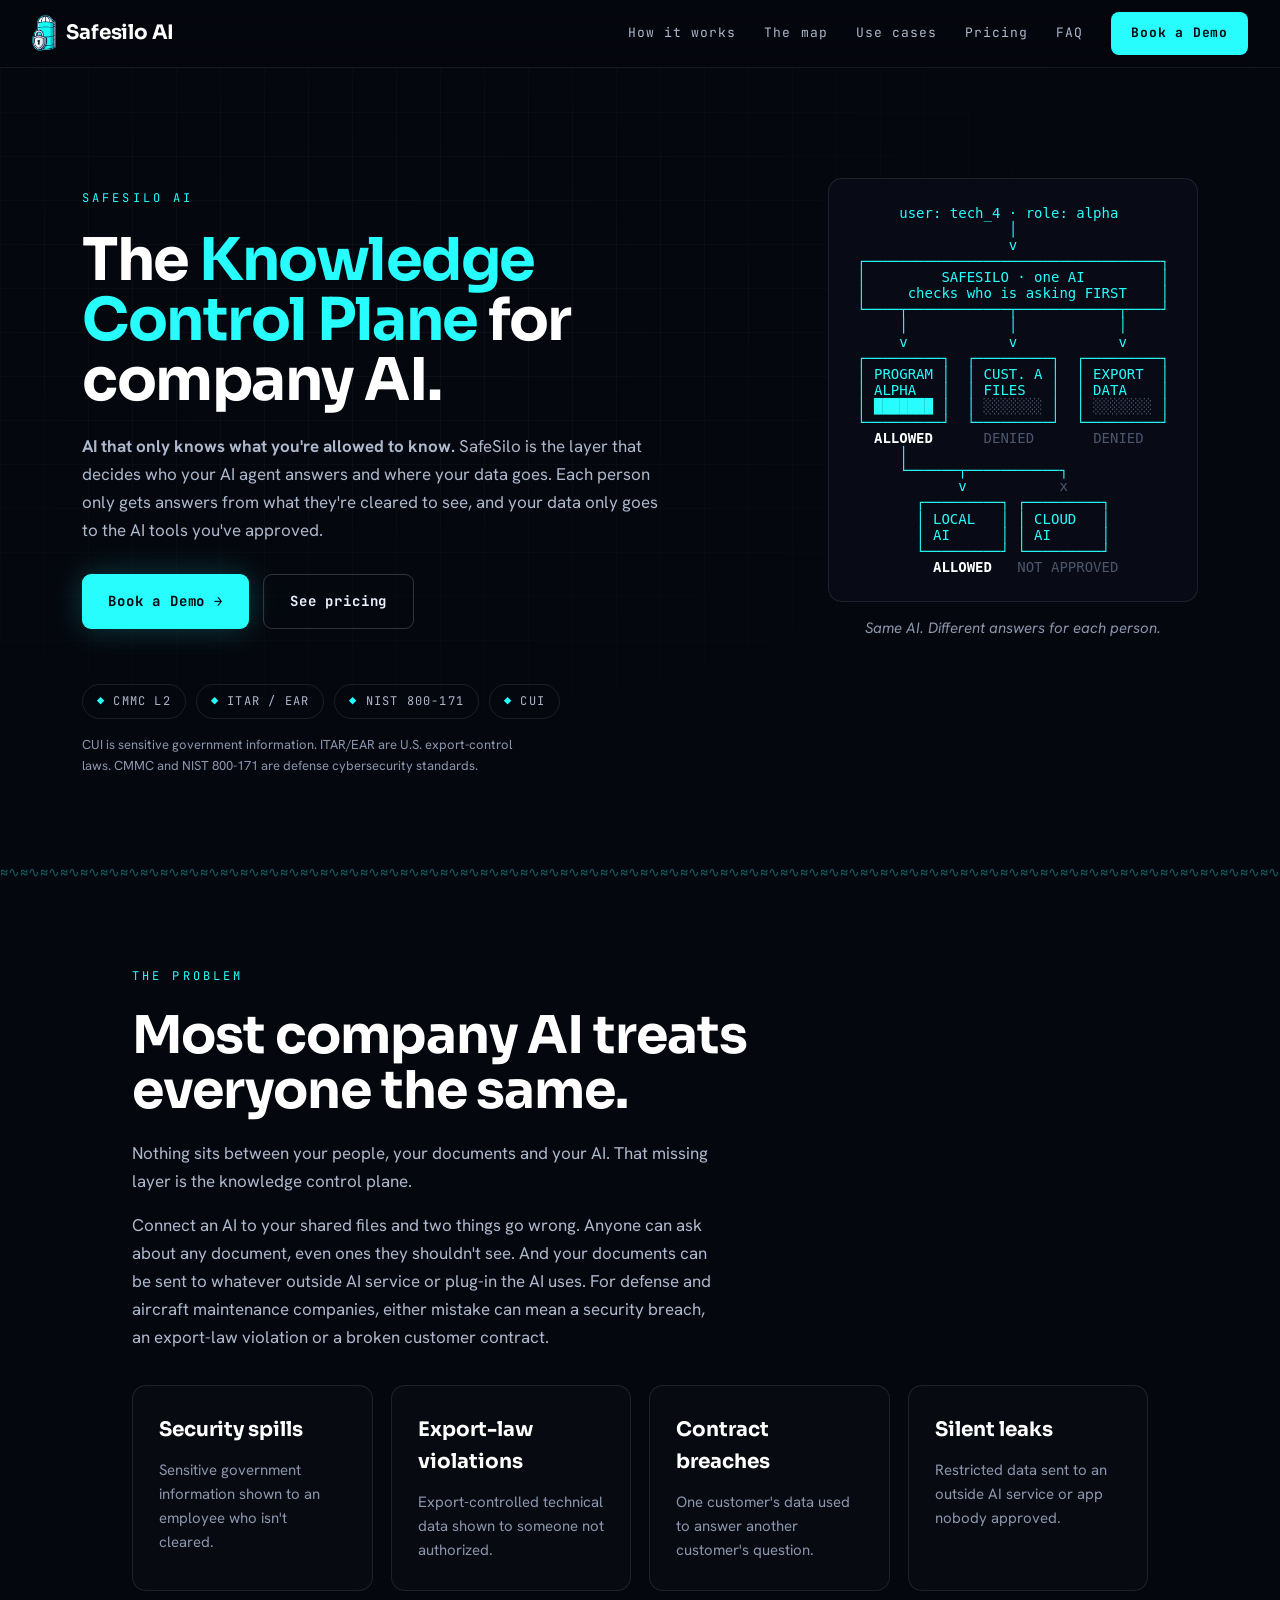
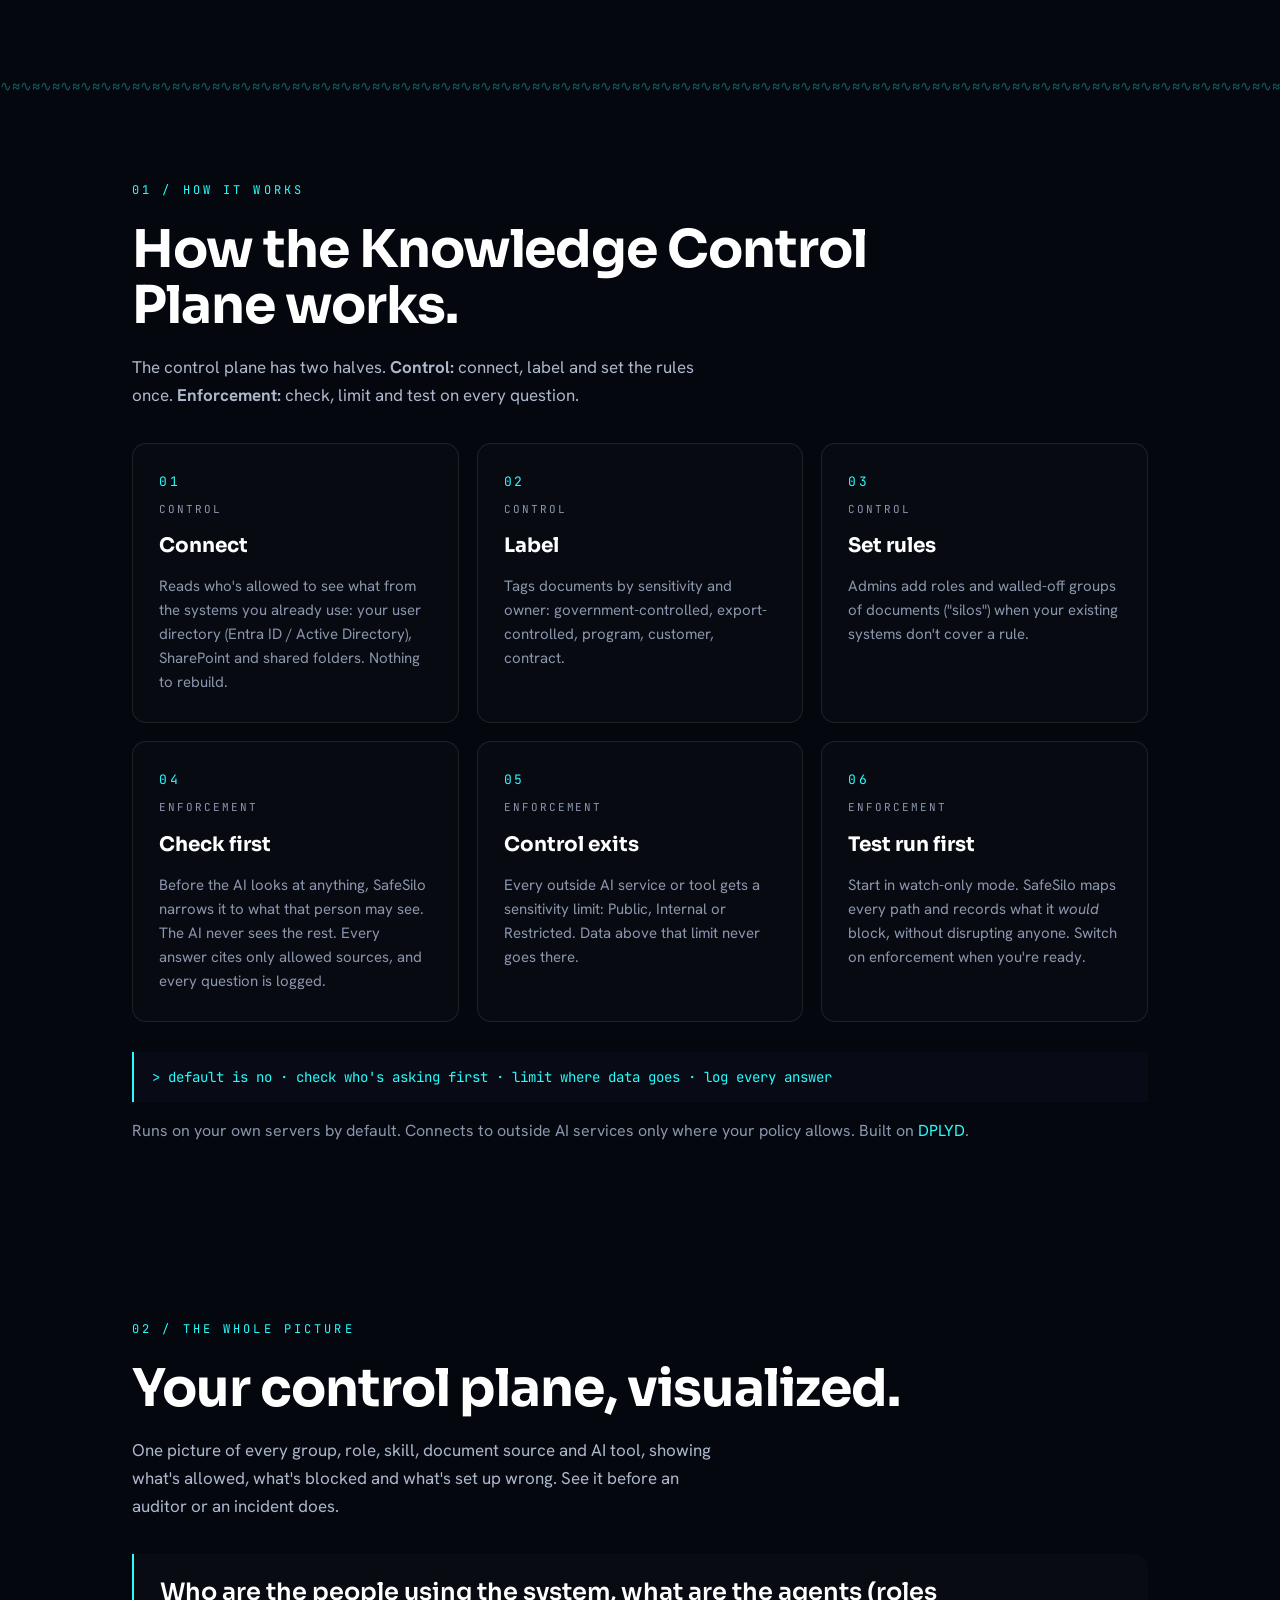
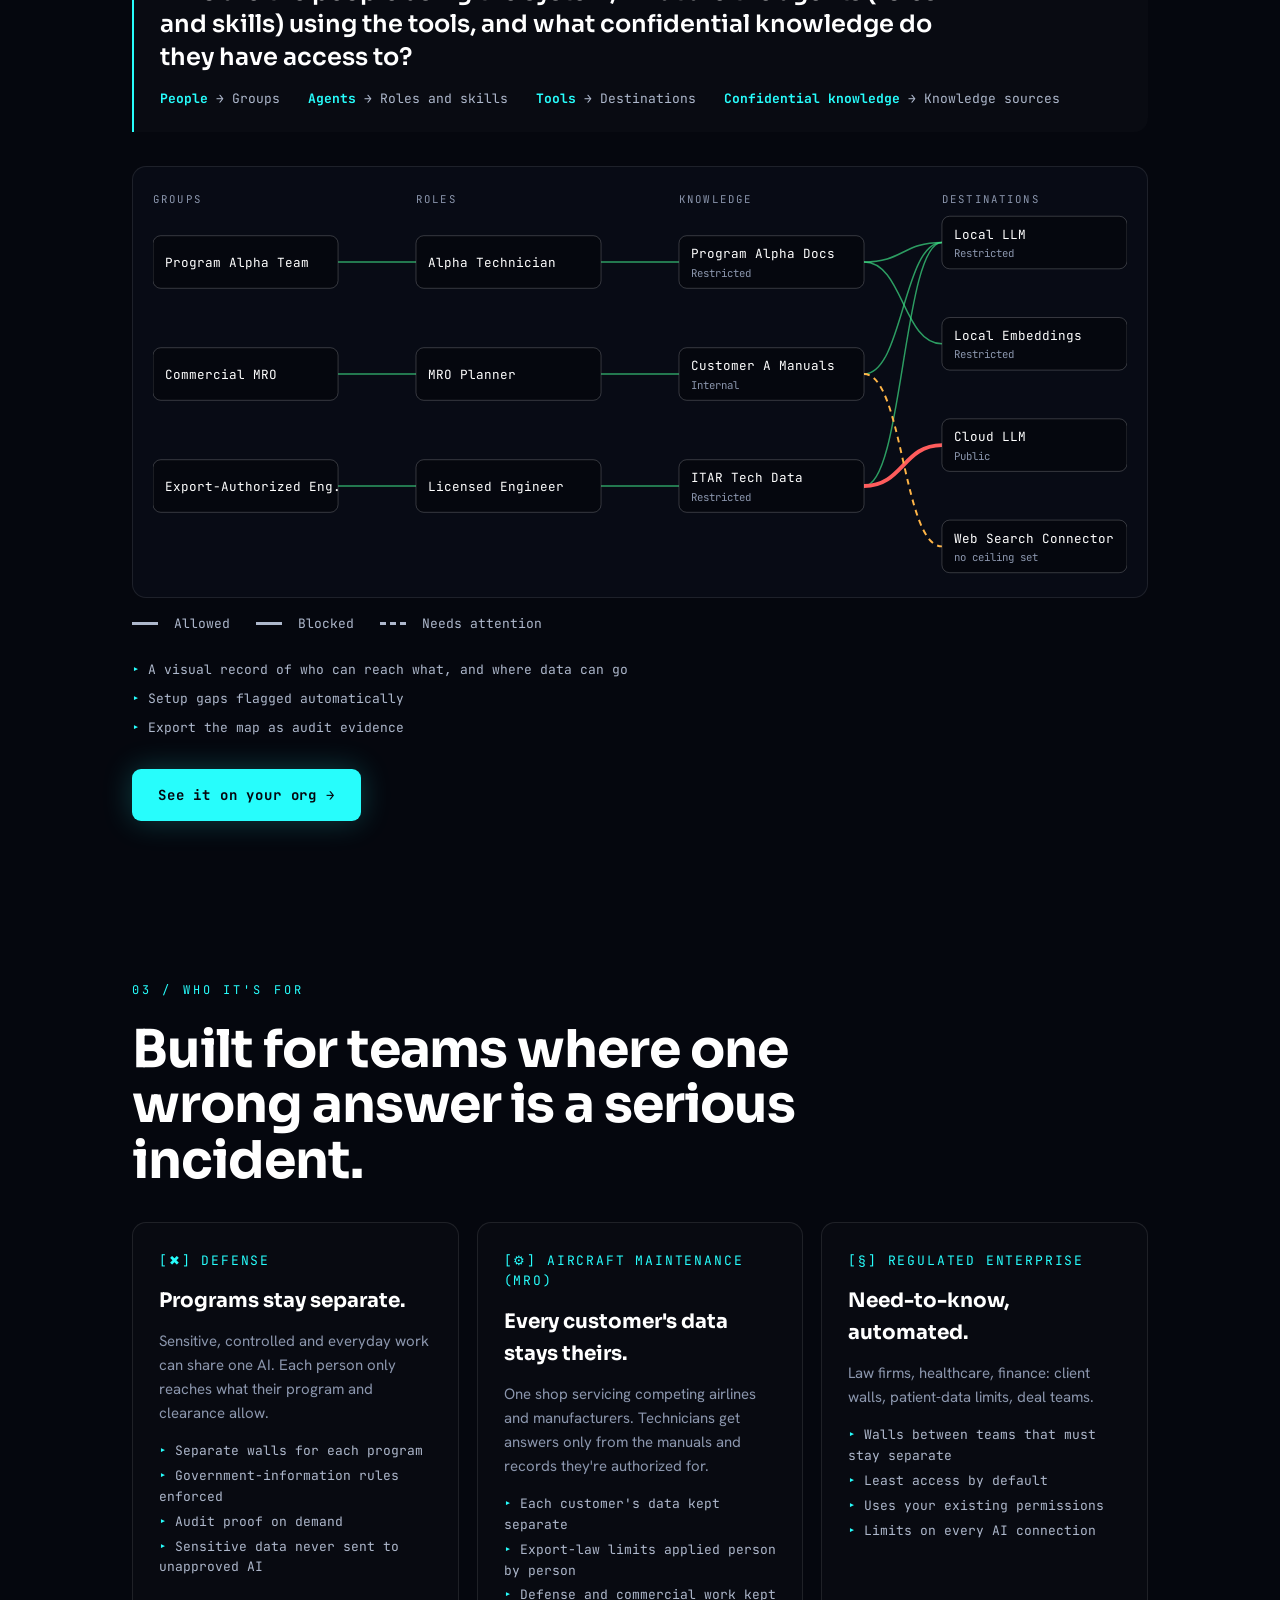
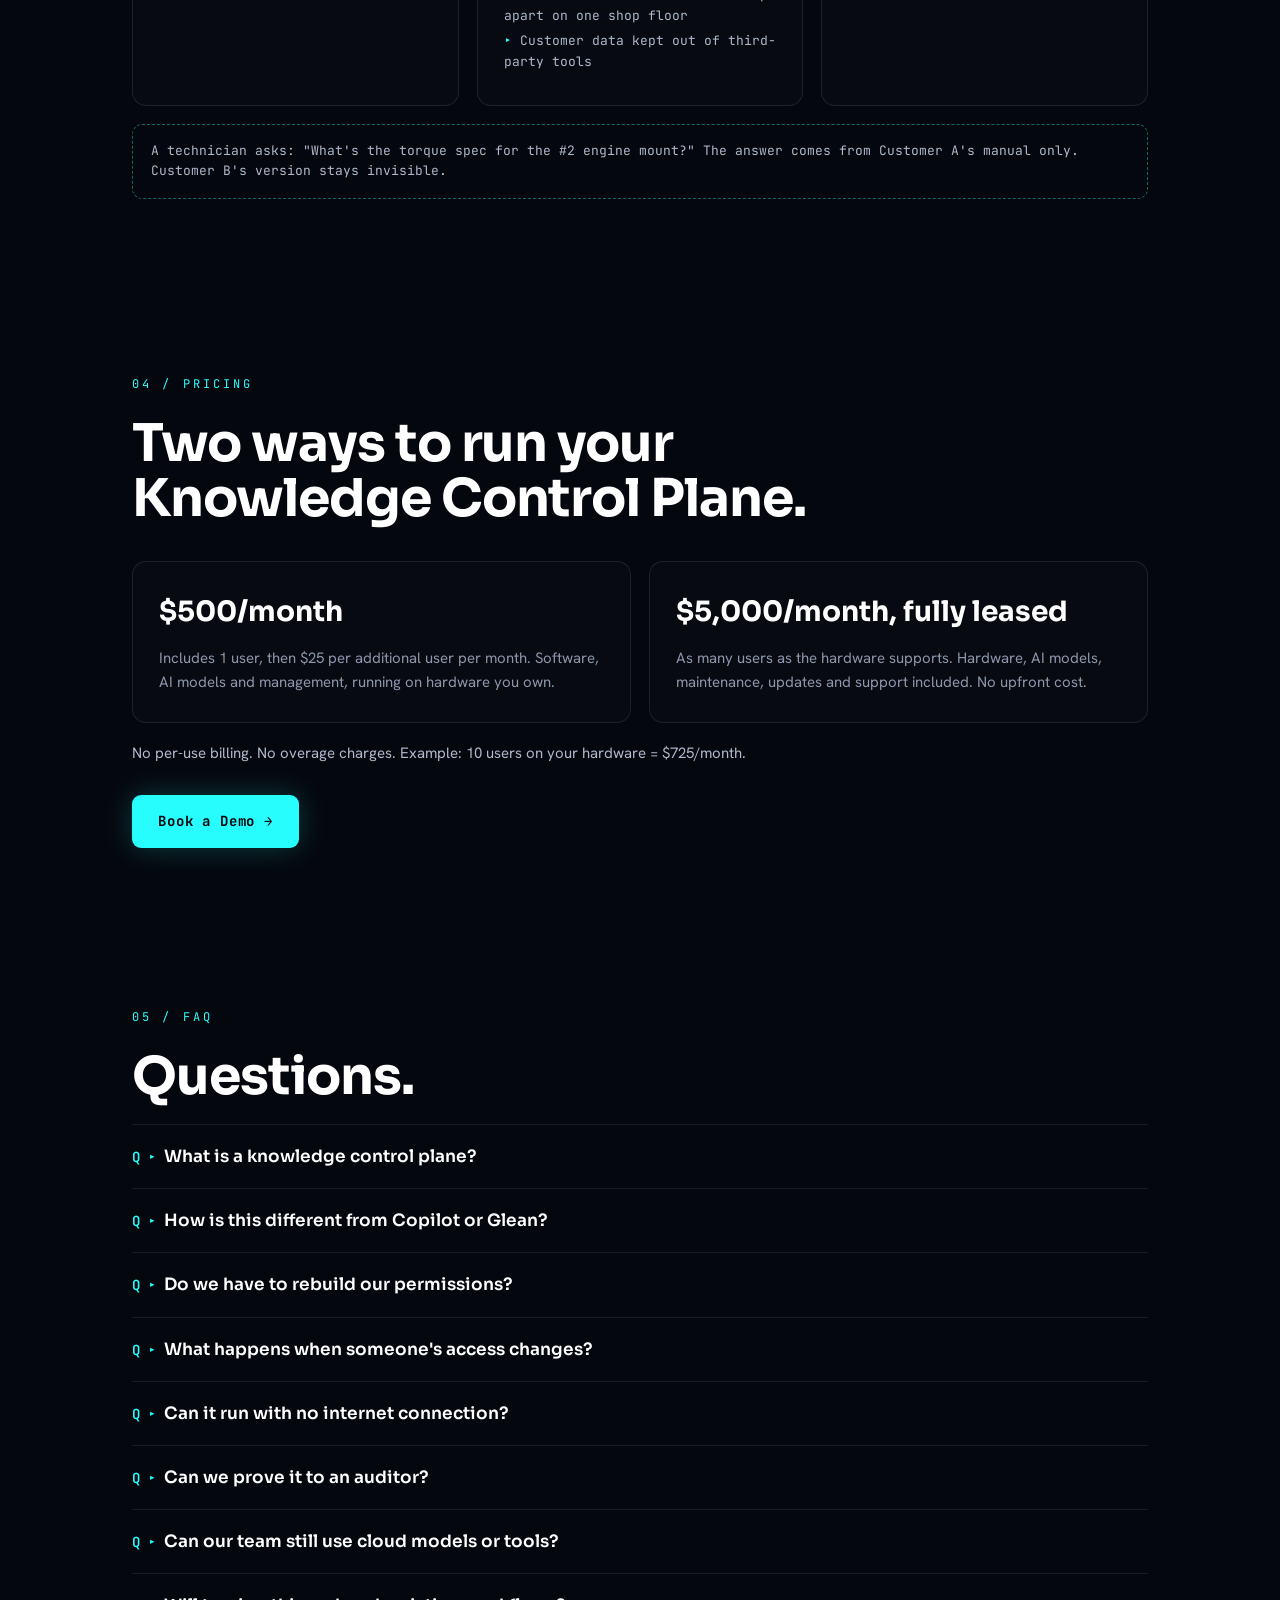
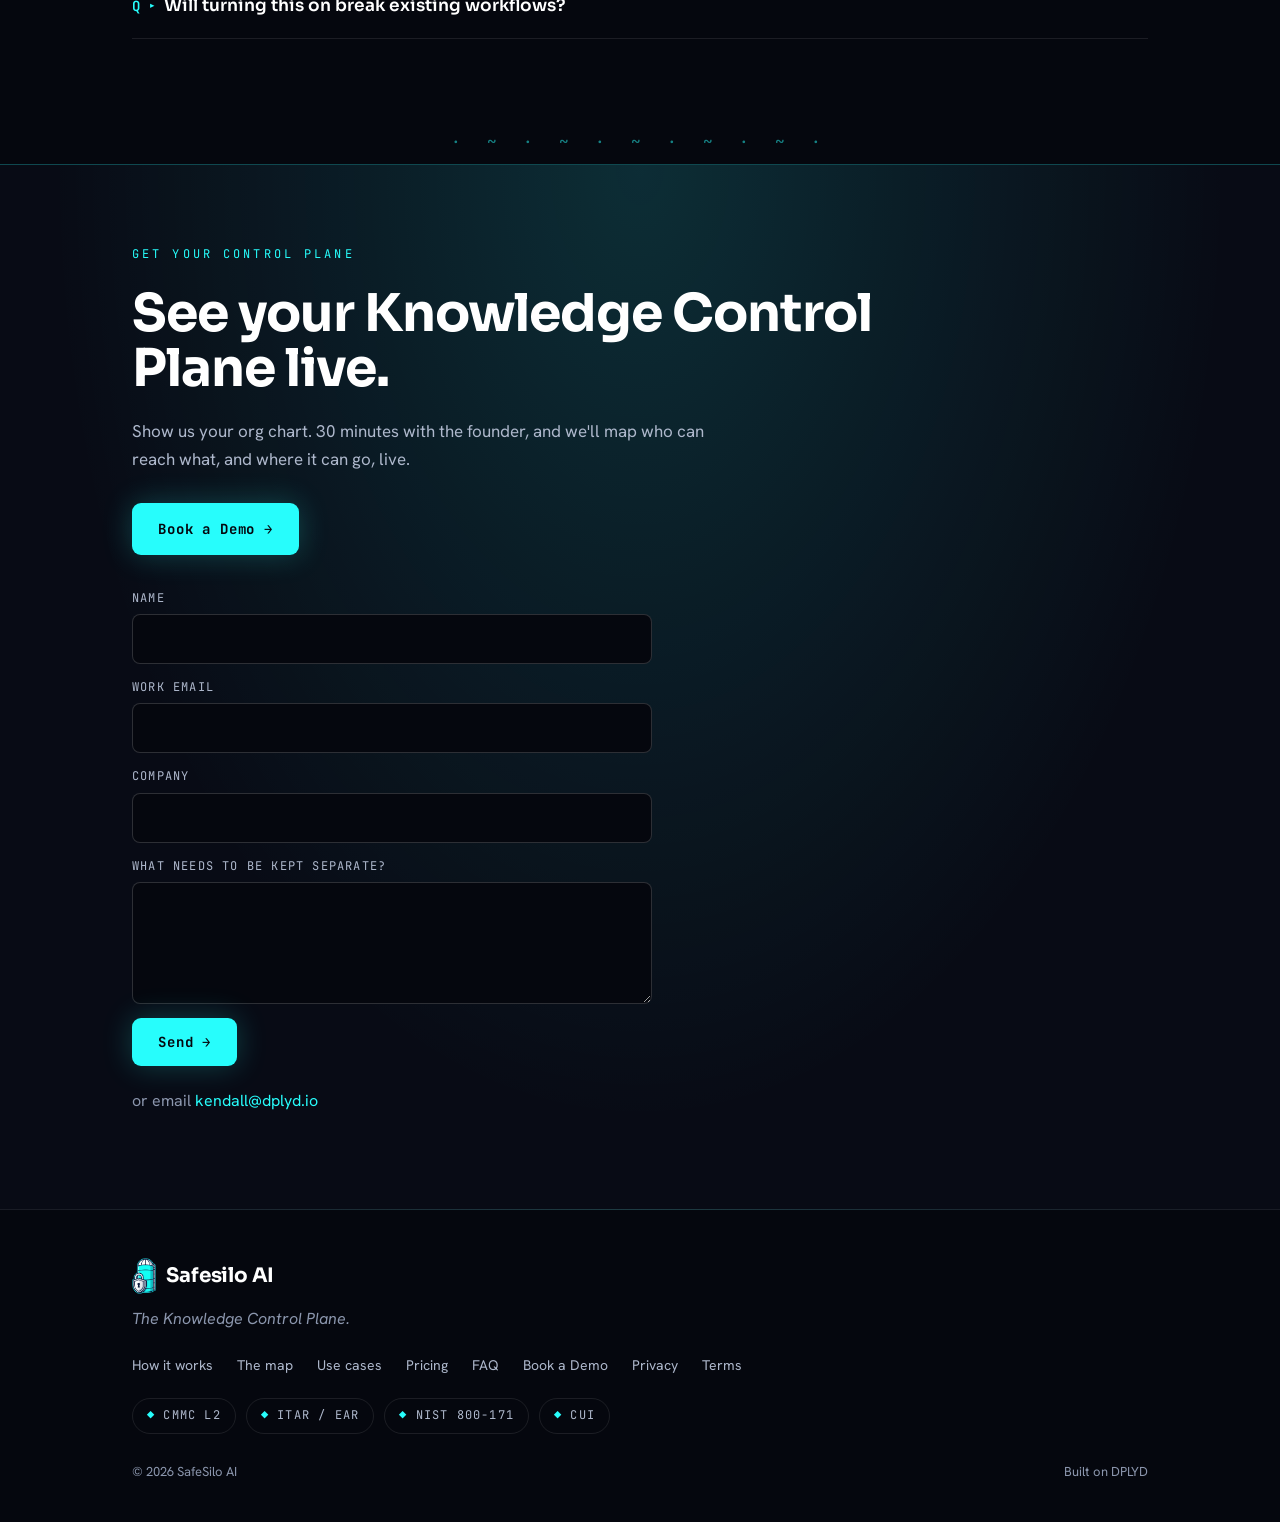
==== commit e668cb64: "Hero: "who your AI agent answers" Co-Authored-By: Claude Sonnet 5.5 <noreply@anthropic.com>" ====
--- a/index.html
+++ b/index.html
@@ -46,7 +46,7 @@
     <div class="hero-copy">
     <p class="eyebrow">SafeSilo AI</p>
     <h1>The <span class="hl">Knowledge Control Plane</span> for company AI.</h1>
-    <p class="lead"><b>AI that only knows what you're allowed to know.</b> SafeSilo is the layer that decides who your AI answers and where your data goes. Each person only gets answers from what they're cleared to see, and your data only goes to the AI tools you've approved.</p>
+    <p class="lead"><b>AI that only knows what you're allowed to know.</b> SafeSilo is the layer that decides who your AI agent answers and where your data goes. Each person only gets answers from what they're cleared to see, and your data only goes to the AI tools you've approved.</p>
     <div class="cta-row">
       <a href="#book" class="btn btn-primary">Book a Demo <span>→</span></a>
       <a href="#pricing" class="btn btn-ghost">See pricing</a>
